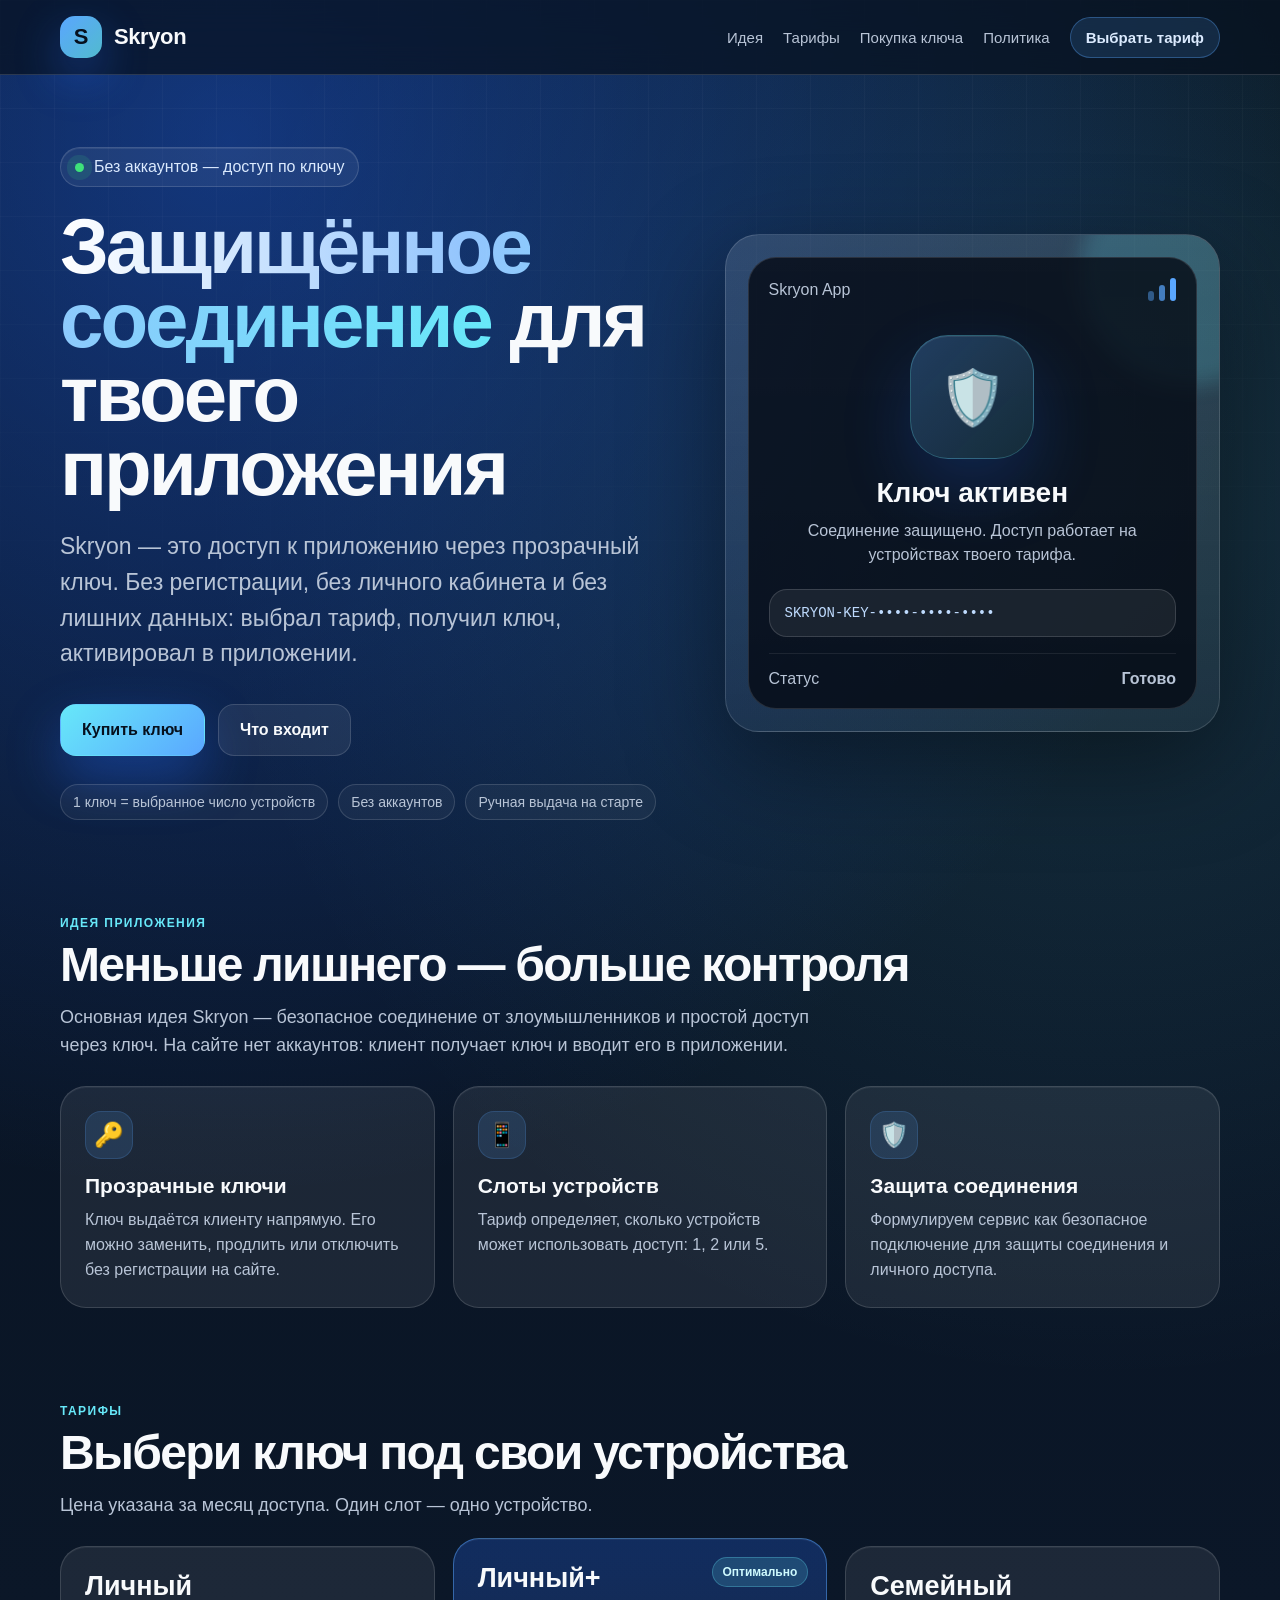
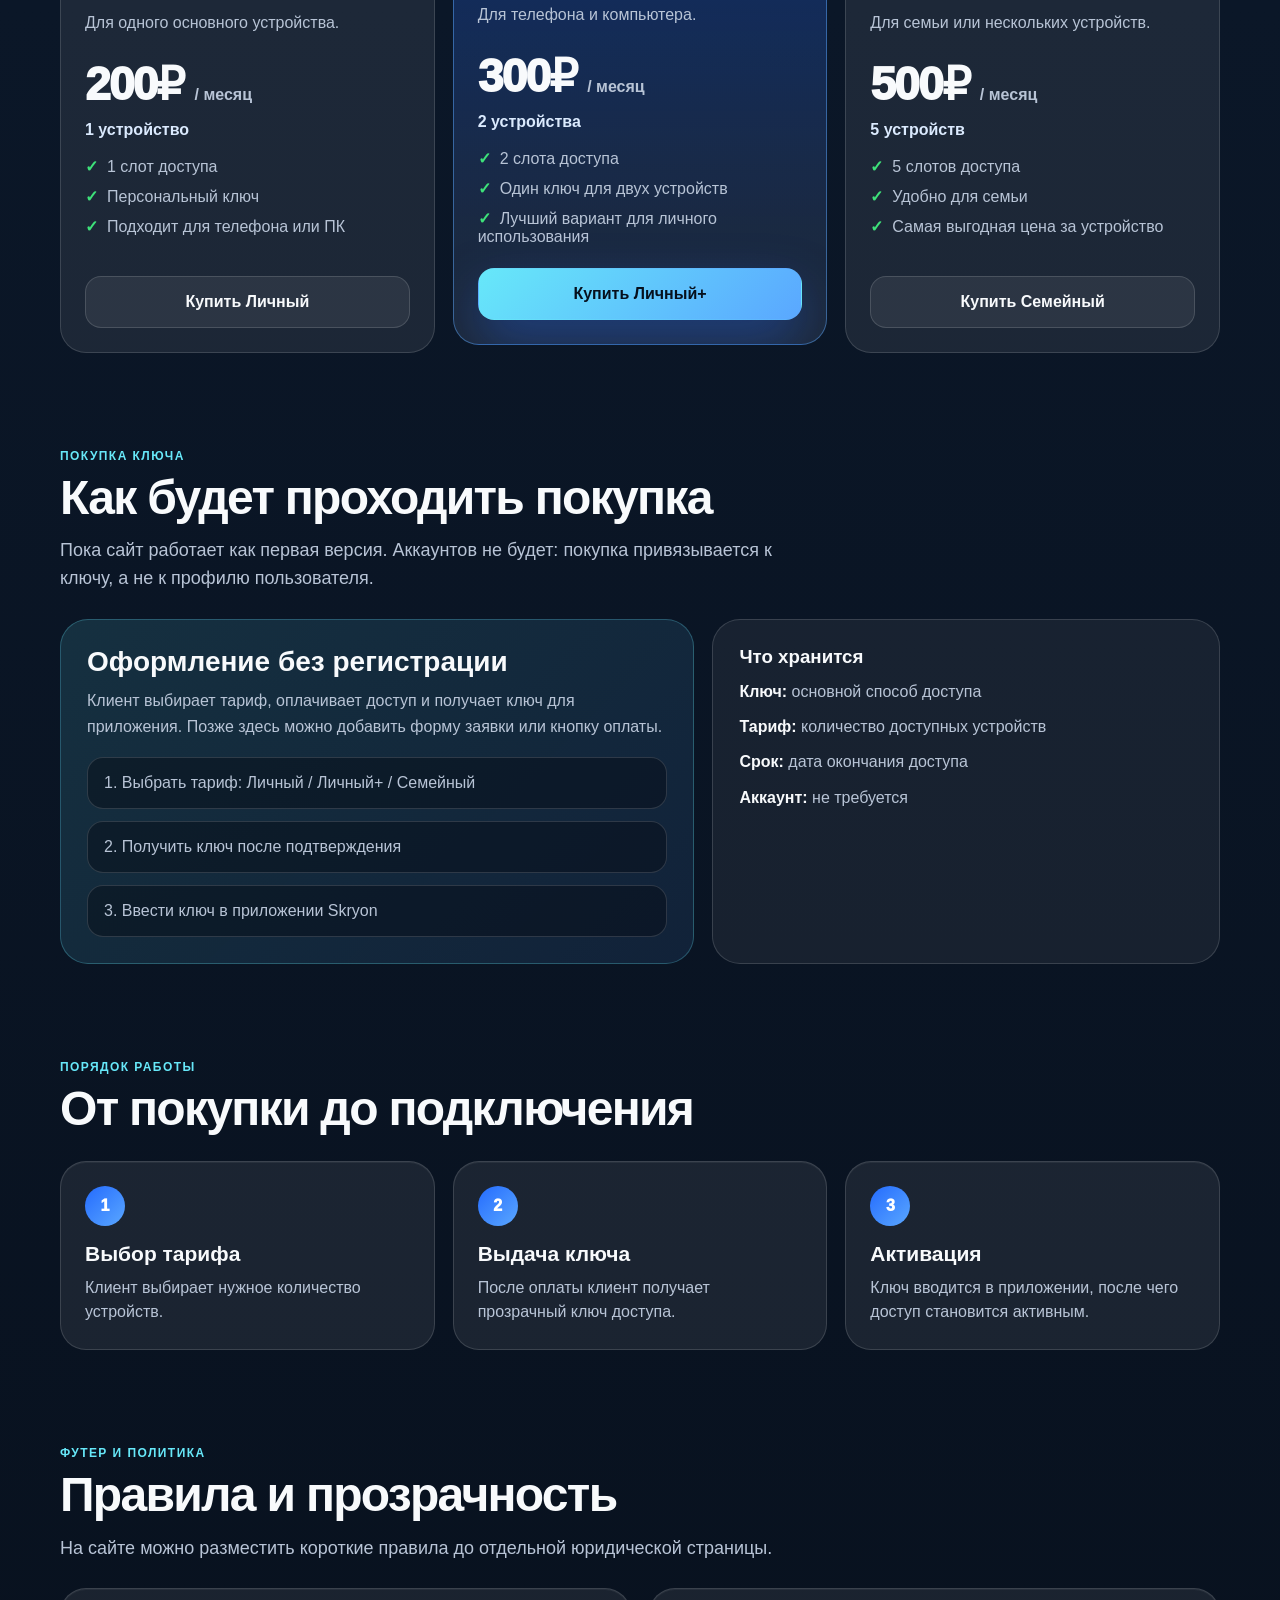
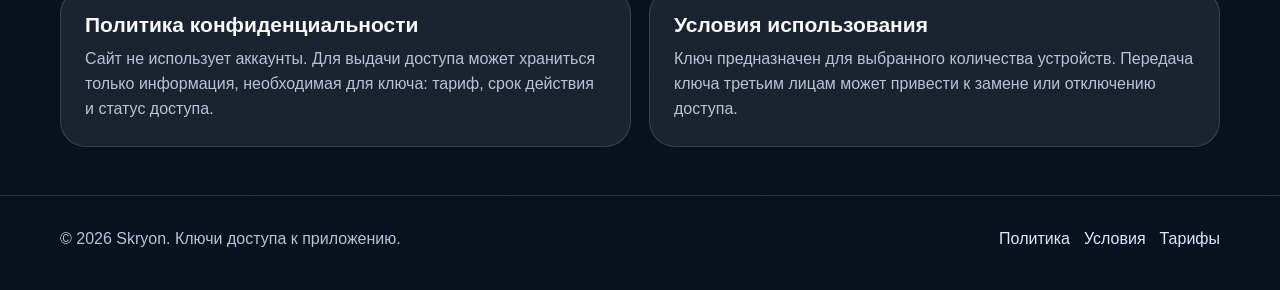
==== index.html @ 287629fa "redesign skryon landing page" ====
<!doctype html>
<html lang="ru">
<head>
  <meta charset="utf-8">
  <meta name="viewport" content="width=device-width, initial-scale=1">
  <title>Skryon — ключ доступа к приложению</title>
  <style>
    :root {
      --bg: #07111f;
      --bg2: #0b1728;
      --glass: rgba(255, 255, 255, .075);
      --glass-strong: rgba(255, 255, 255, .12);
      --line: rgba(255, 255, 255, .14);
      --text: #f8fafc;
      --muted: #b8c4d6;
      --soft: #dbeafe;
      --blue: #5aa7ff;
      --blue2: #246bfe;
      --cyan: #67e8f9;
      --green: #3ee27a;
      --dark: #050b14;
      --shadow: 0 30px 100px rgba(0, 0, 0, .42);
    }

    * { box-sizing: border-box; }
    html { scroll-behavior: smooth; }

    body {
      margin: 0;
      font-family: Inter, Arial, Helvetica, sans-serif;
      background:
        radial-gradient(circle at 18% 4%, rgba(36, 107, 254, .42), transparent 30%),
        radial-gradient(circle at 86% 14%, rgba(103, 232, 249, .14), transparent 28%),
        linear-gradient(180deg, var(--bg), var(--bg2) 46%, #08111e);
      color: var(--text);
      overflow-x: hidden;
    }

    body::before {
      content: "";
      position: fixed;
      inset: 0;
      pointer-events: none;
      background-image:
        linear-gradient(rgba(255,255,255,.035) 1px, transparent 1px),
        linear-gradient(90deg, rgba(255,255,255,.035) 1px, transparent 1px);
      background-size: 54px 54px;
      mask-image: linear-gradient(to bottom, rgba(0,0,0,.9), transparent 78%);
    }

    a { color: inherit; text-decoration: none; }
    .container { width: min(1160px, calc(100% - 32px)); margin: 0 auto; }

    header {
      position: sticky;
      top: 0;
      z-index: 20;
      backdrop-filter: blur(18px);
      background: rgba(7, 17, 31, .72);
      border-bottom: 1px solid var(--line);
    }

    .nav {
      min-height: 74px;
      display: flex;
      align-items: center;
      justify-content: space-between;
      gap: 18px;
    }

    .brand {
      display: flex;
      align-items: center;
      gap: 12px;
      font-size: 22px;
      font-weight: 900;
      letter-spacing: -.4px;
    }

    .mark {
      width: 42px;
      height: 42px;
      border-radius: 15px;
      display: grid;
      place-items: center;
      background: linear-gradient(135deg, rgba(90,167,255,1), rgba(103,232,249,.78));
      color: #06101d;
      box-shadow: 0 18px 45px rgba(36,107,254,.38);
    }

    .links { display: flex; align-items: center; gap: 20px; color: var(--muted); font-size: 15px; }
    .links a:hover { color: var(--text); }

    .nav-cta {
      padding: 11px 15px;
      border-radius: 999px;
      background: rgba(90,167,255,.15);
      border: 1px solid rgba(90,167,255,.34);
      color: var(--soft);
      font-weight: 800;
    }

    .hero { padding: 72px 0 48px; }

    .hero-grid {
      display: grid;
      grid-template-columns: minmax(0, 1.12fr) minmax(320px, .88fr);
      gap: 34px;
      align-items: center;
    }

    .pill {
      display: inline-flex;
      align-items: center;
      gap: 10px;
      padding: 10px 14px;
      border-radius: 999px;
      border: 1px solid var(--line);
      background: rgba(255,255,255,.06);
      color: var(--soft);
      margin-bottom: 22px;
      box-shadow: inset 0 1px 0 rgba(255,255,255,.08);
    }

    .pulse {
      width: 9px;
      height: 9px;
      border-radius: 50%;
      background: var(--green);
      box-shadow: 0 0 0 8px rgba(62,226,122,.12);
    }

    h1 {
      margin: 0;
      font-size: clamp(42px, 7vw, 78px);
      line-height: .95;
      letter-spacing: -3px;
    }

    .gradient-text {
      background: linear-gradient(90deg, #ffffff, #93c5fd 45%, #67e8f9);
      -webkit-background-clip: text;
      background-clip: text;
      color: transparent;
    }

    .lead {
      max-width: 720px;
      margin: 24px 0 0;
      color: var(--muted);
      font-size: clamp(18px, 2.2vw, 23px);
      line-height: 1.55;
    }

    .hero-actions { display: flex; flex-wrap: wrap; gap: 13px; margin-top: 32px; }

    .btn {
      display: inline-flex;
      align-items: center;
      justify-content: center;
      gap: 10px;
      min-height: 52px;
      padding: 0 21px;
      border-radius: 16px;
      border: 1px solid transparent;
      font-weight: 900;
      cursor: pointer;
    }

    .btn-primary {
      color: #06101d;
      background: linear-gradient(135deg, #67e8f9, #5aa7ff);
      box-shadow: 0 22px 52px rgba(36,107,254,.38);
    }

    .btn-secondary {
      color: var(--text);
      background: rgba(255,255,255,.07);
      border-color: var(--line);
    }

    .trust-row {
      display: flex;
      flex-wrap: wrap;
      gap: 10px;
      margin-top: 28px;
      color: var(--muted);
    }

    .chip {
      padding: 9px 12px;
      border: 1px solid var(--line);
      background: rgba(255,255,255,.045);
      border-radius: 999px;
      font-size: 14px;
    }

    .device-card {
      position: relative;
      background: linear-gradient(180deg, rgba(255,255,255,.12), rgba(255,255,255,.045));
      border: 1px solid var(--line);
      border-radius: 34px;
      padding: 22px;
      box-shadow: var(--shadow);
      overflow: hidden;
    }

    .device-card::before {
      content: "";
      position: absolute;
      width: 220px;
      height: 220px;
      right: -80px;
      top: -70px;
      background: rgba(103,232,249,.18);
      border-radius: 50%;
      filter: blur(10px);
    }

    .phone {
      position: relative;
      background: rgba(5,11,20,.8);
      border: 1px solid rgba(255,255,255,.12);
      border-radius: 28px;
      padding: 20px;
      min-height: 420px;
      display: flex;
      flex-direction: column;
      justify-content: space-between;
    }

    .phone-top { display: flex; align-items: center; justify-content: space-between; color: var(--muted); }
    .signal { display: flex; gap: 5px; align-items: end; }
    .bar { width: 6px; background: var(--blue); border-radius: 99px; }
    .bar:nth-child(1) { height: 10px; opacity: .45; }
    .bar:nth-child(2) { height: 16px; opacity: .7; }
    .bar:nth-child(3) { height: 23px; }

    .shield {
      width: 124px;
      height: 124px;
      border-radius: 38px;
      margin: 34px auto 18px;
      display: grid;
      place-items: center;
      background: linear-gradient(135deg, rgba(90,167,255,.28), rgba(103,232,249,.11));
      border: 1px solid rgba(103,232,249,.26);
      font-size: 54px;
      box-shadow: inset 0 1px 0 rgba(255,255,255,.08), 0 30px 70px rgba(36,107,254,.2);
    }

    .phone h2 { text-align: center; margin: 0; font-size: 28px; }
    .phone p { text-align: center; color: var(--muted); line-height: 1.5; margin: 10px 0 0; }

    .key-box {
      margin-top: 22px;
      background: rgba(255,255,255,.065);
      border: 1px solid var(--line);
      border-radius: 18px;
      padding: 15px;
      font-family: ui-monospace, SFMono-Regular, Menlo, monospace;
      color: #bfdbfe;
      word-break: break-all;
      font-size: 14px;
    }

    .status-line {
      margin-top: 16px;
      display: flex;
      justify-content: space-between;
      gap: 12px;
      color: var(--muted);
      border-top: 1px solid rgba(255,255,255,.08);
      padding-top: 16px;
    }

    section { padding: 48px 0; }
    .section-head { margin-bottom: 26px; }
    .section-kicker { color: var(--cyan); font-weight: 900; letter-spacing: .12em; font-size: 12px; text-transform: uppercase; margin-bottom: 10px; }
    .section-title { font-size: clamp(30px, 4vw, 48px); line-height: 1.05; margin: 0; letter-spacing: -1.7px; }
    .section-subtitle { max-width: 760px; color: var(--muted); font-size: 18px; line-height: 1.55; margin: 14px 0 0; }

    .features, .plans, .steps, .policy-grid {
      display: grid;
      grid-template-columns: repeat(3, 1fr);
      gap: 18px;
    }

    .card, .plan, .step, .policy-card {
      background: var(--glass);
      border: 1px solid var(--line);
      border-radius: 26px;
      padding: 24px;
      box-shadow: inset 0 1px 0 rgba(255,255,255,.055);
    }

    .icon {
      width: 48px;
      height: 48px;
      border-radius: 16px;
      display: grid;
      place-items: center;
      margin-bottom: 15px;
      background: rgba(90,167,255,.14);
      border: 1px solid rgba(90,167,255,.18);
      font-size: 24px;
    }

    .card h3, .step h3, .policy-card h3 { margin: 0 0 10px; font-size: 21px; }
    .card p, .step p, .policy-card p { margin: 0; color: var(--muted); line-height: 1.55; }

    .plans { align-items: stretch; }
    .plan { position: relative; overflow: hidden; display: flex; flex-direction: column; }
    .plan.featured {
      background: linear-gradient(180deg, rgba(36,107,254,.26), rgba(255,255,255,.08));
      border-color: rgba(90,167,255,.48);
      transform: translateY(-8px);
    }

    .badge-plan {
      position: absolute;
      right: 18px;
      top: 18px;
      padding: 7px 10px;
      border-radius: 999px;
      background: rgba(103,232,249,.16);
      border: 1px solid rgba(103,232,249,.28);
      color: #cffafe;
      font-size: 12px;
      font-weight: 900;
    }

    .plan h3 { margin: 0; font-size: 27px; }
    .plan-desc { color: var(--muted); margin: 9px 0 0; line-height: 1.5; }
    .price { margin: 22px 0 10px; font-size: 46px; font-weight: 950; letter-spacing: -1.8px; }
    .price span { color: var(--muted); font-size: 16px; font-weight: 600; letter-spacing: 0; }
    .devices { color: var(--soft); font-weight: 900; margin-bottom: 18px; }

    .plan ul { list-style: none; padding: 0; margin: 0 0 22px; display: grid; gap: 11px; color: var(--muted); }
    .plan li::before { content: "✓"; color: var(--green); margin-right: 9px; font-weight: 900; }
    .plan .btn { margin-top: auto; width: 100%; }

    .order-box {
      margin-top: 18px;
      display: grid;
      grid-template-columns: 1fr .8fr;
      gap: 18px;
      align-items: stretch;
    }

    .order-main {
      background: linear-gradient(135deg, rgba(103,232,249,.13), rgba(90,167,255,.1));
      border: 1px solid rgba(103,232,249,.26);
      border-radius: 28px;
      padding: 26px;
    }

    .order-main h3 { margin: 0 0 10px; font-size: 28px; }
    .order-main p { margin: 0; color: var(--muted); line-height: 1.6; }

    .fake-form {
      margin-top: 18px;
      display: grid;
      gap: 12px;
    }

    .field {
      min-height: 52px;
      border-radius: 16px;
      border: 1px solid var(--line);
      background: rgba(5,11,20,.44);
      color: var(--muted);
      display: flex;
      align-items: center;
      padding: 0 16px;
    }

    .order-side {
      background: rgba(255,255,255,.06);
      border: 1px solid var(--line);
      border-radius: 28px;
      padding: 26px;
    }

    .order-side h3 { margin: 0 0 12px; }
    .mini-list { display: grid; gap: 12px; color: var(--muted); line-height: 1.45; }
    .mini-list b { color: var(--text); }

    .steps { grid-template-columns: repeat(3, 1fr); }
    .number {
      width: 40px;
      height: 40px;
      border-radius: 50%;
      display: grid;
      place-items: center;
      background: linear-gradient(135deg, var(--blue2), var(--blue));
      color: white;
      font-weight: 950;
      margin-bottom: 16px;
    }

    .policy-grid { grid-template-columns: repeat(2, 1fr); }

    footer {
      border-top: 1px solid var(--line);
      padding: 34px 0 42px;
      color: var(--muted);
    }

    .footer-row {
      display: flex;
      justify-content: space-between;
      gap: 18px;
      flex-wrap: wrap;
      align-items: center;
    }

    .footer-links { display: flex; gap: 14px; flex-wrap: wrap; }
    .footer-links a { color: var(--soft); }

    @media (max-width: 900px) {
      .hero-grid, .features, .plans, .steps, .order-box, .policy-grid { grid-template-columns: 1fr; }
      .links { display: none; }
      .plan.featured { transform: none; }
      .hero { padding-top: 46px; }
      h1 { letter-spacing: -1.8px; }
      .phone { min-height: 360px; }
    }
  </style>
</head>
<body>
  <header>
    <div class="container nav">
      <a class="brand" href="#top" aria-label="Skryon">
        <span class="mark">S</span>
        <span>Skryon</span>
      </a>
      <nav class="links" aria-label="Навигация">
        <a href="#about">Идея</a>
        <a href="#plans">Тарифы</a>
        <a href="#order">Покупка ключа</a>
        <a href="#policy">Политика</a>
        <a class="nav-cta" href="#plans">Выбрать тариф</a>
      </nav>
    </div>
  </header>

  <main id="top">
    <section class="hero">
      <div class="container hero-grid">
        <div>
          <div class="pill"><span class="pulse"></span> Без аккаунтов — доступ по ключу</div>
          <h1><span class="gradient-text">Защищённое соединение</span> для твоего приложения</h1>
          <p class="lead">
            Skryon — это доступ к приложению через прозрачный ключ. Без регистрации, без личного кабинета и без лишних данных: выбрал тариф, получил ключ, активировал в приложении.
          </p>
          <div class="hero-actions">
            <a class="btn btn-primary" href="#plans">Купить ключ</a>
            <a class="btn btn-secondary" href="#about">Что входит</a>
          </div>
          <div class="trust-row">
            <span class="chip">1 ключ = выбранное число устройств</span>
            <span class="chip">Без аккаунтов</span>
            <span class="chip">Ручная выдача на старте</span>
          </div>
        </div>

        <div class="device-card" aria-label="Превью приложения">
          <div class="phone">
            <div class="phone-top">
              <span>Skryon App</span>
              <span class="signal"><i class="bar"></i><i class="bar"></i><i class="bar"></i></span>
            </div>
            <div>
              <div class="shield">🛡️</div>
              <h2>Ключ активен</h2>
              <p>Соединение защищено. Доступ работает на устройствах твоего тарифа.</p>
              <div class="key-box">SKRYON-KEY-••••-••••-••••</div>
            </div>
            <div class="status-line"><span>Статус</span><b>Готово</b></div>
          </div>
        </div>
      </div>
    </section>

    <section id="about">
      <div class="container">
        <div class="section-head">
          <div class="section-kicker">Идея приложения</div>
          <h2 class="section-title">Меньше лишнего — больше контроля</h2>
          <p class="section-subtitle">
            Основная идея Skryon — безопасное соединение от злоумышленников и простой доступ через ключ. На сайте нет аккаунтов: клиент получает ключ и вводит его в приложении.
          </p>
        </div>

        <div class="features">
          <article class="card">
            <div class="icon">🔑</div>
            <h3>Прозрачные ключи</h3>
            <p>Ключ выдаётся клиенту напрямую. Его можно заменить, продлить или отключить без регистрации на сайте.</p>
          </article>
          <article class="card">
            <div class="icon">📱</div>
            <h3>Слоты устройств</h3>
            <p>Тариф определяет, сколько устройств может использовать доступ: 1, 2 или 5.</p>
          </article>
          <article class="card">
            <div class="icon">🛡️</div>
            <h3>Защита соединения</h3>
            <p>Формулируем сервис как безопасное подключение для защиты соединения и личного доступа.</p>
          </article>
        </div>
      </div>
    </section>

    <section id="plans">
      <div class="container">
        <div class="section-head">
          <div class="section-kicker">Тарифы</div>
          <h2 class="section-title">Выбери ключ под свои устройства</h2>
          <p class="section-subtitle">Цена указана за месяц доступа. Один слот — одно устройство.</p>
        </div>

        <div class="plans">
          <article class="plan">
            <h3>Личный</h3>
            <p class="plan-desc">Для одного основного устройства.</p>
            <div class="price">200₽ <span>/ месяц</span></div>
            <div class="devices">1 устройство</div>
            <ul>
              <li>1 слот доступа</li>
              <li>Персональный ключ</li>
              <li>Подходит для телефона или ПК</li>
            </ul>
            <a class="btn btn-secondary" href="#order">Купить Личный</a>
          </article>

          <article class="plan featured">
            <span class="badge-plan">Оптимально</span>
            <h3>Личный+</h3>
            <p class="plan-desc">Для телефона и компьютера.</p>
            <div class="price">300₽ <span>/ месяц</span></div>
            <div class="devices">2 устройства</div>
            <ul>
              <li>2 слота доступа</li>
              <li>Один ключ для двух устройств</li>
              <li>Лучший вариант для личного использования</li>
            </ul>
            <a class="btn btn-primary" href="#order">Купить Личный+</a>
          </article>

          <article class="plan">
            <h3>Семейный</h3>
            <p class="plan-desc">Для семьи или нескольких устройств.</p>
            <div class="price">500₽ <span>/ месяц</span></div>
            <div class="devices">5 устройств</div>
            <ul>
              <li>5 слотов доступа</li>
              <li>Удобно для семьи</li>
              <li>Самая выгодная цена за устройство</li>
            </ul>
            <a class="btn btn-secondary" href="#order">Купить Семейный</a>
          </article>
        </div>
      </div>
    </section>

    <section id="order">
      <div class="container">
        <div class="section-head">
          <div class="section-kicker">Покупка ключа</div>
          <h2 class="section-title">Как будет проходить покупка</h2>
          <p class="section-subtitle">Пока сайт работает как первая версия. Аккаунтов не будет: покупка привязывается к ключу, а не к профилю пользователя.</p>
        </div>

        <div class="order-box">
          <div class="order-main">
            <h3>Оформление без регистрации</h3>
            <p>Клиент выбирает тариф, оплачивает доступ и получает ключ для приложения. Позже здесь можно добавить форму заявки или кнопку оплаты.</p>
            <div class="fake-form">
              <div class="field">1. Выбрать тариф: Личный / Личный+ / Семейный</div>
              <div class="field">2. Получить ключ после подтверждения</div>
              <div class="field">3. Ввести ключ в приложении Skryon</div>
            </div>
          </div>

          <aside class="order-side">
            <h3>Что хранится</h3>
            <div class="mini-list">
              <div><b>Ключ:</b> основной способ доступа</div>
              <div><b>Тариф:</b> количество доступных устройств</div>
              <div><b>Срок:</b> дата окончания доступа</div>
              <div><b>Аккаунт:</b> не требуется</div>
            </div>
          </aside>
        </div>
      </div>
    </section>

    <section>
      <div class="container">
        <div class="section-head">
          <div class="section-kicker">Порядок работы</div>
          <h2 class="section-title">От покупки до подключения</h2>
        </div>
        <div class="steps">
          <article class="step">
            <div class="number">1</div>
            <h3>Выбор тарифа</h3>
            <p>Клиент выбирает нужное количество устройств.</p>
          </article>
          <article class="step">
            <div class="number">2</div>
            <h3>Выдача ключа</h3>
            <p>После оплаты клиент получает прозрачный ключ доступа.</p>
          </article>
          <article class="step">
            <div class="number">3</div>
            <h3>Активация</h3>
            <p>Ключ вводится в приложении, после чего доступ становится активным.</p>
          </article>
        </div>
      </div>
    </section>

    <section id="policy">
      <div class="container">
        <div class="section-head">
          <div class="section-kicker">Футер и политика</div>
          <h2 class="section-title">Правила и прозрачность</h2>
          <p class="section-subtitle">На сайте можно разместить короткие правила до отдельной юридической страницы.</p>
        </div>
        <div class="policy-grid">
          <article class="policy-card" id="privacy">
            <h3>Политика конфиденциальности</h3>
            <p>Сайт не использует аккаунты. Для выдачи доступа может храниться только информация, необходимая для ключа: тариф, срок действия и статус доступа.</p>
          </article>
          <article class="policy-card" id="terms">
            <h3>Условия использования</h3>
            <p>Ключ предназначен для выбранного количества устройств. Передача ключа третьим лицам может привести к замене или отключению доступа.</p>
          </article>
        </div>
      </div>
    </section>
  </main>

  <footer>
    <div class="container footer-row">
      <div>© 2026 Skryon. Ключи доступа к приложению.</div>
      <div class="footer-links">
        <a href="#privacy">Политика</a>
        <a href="#terms">Условия</a>
        <a href="#plans">Тарифы</a>
      </div>
    </div>
  </footer>
</body>
</html>
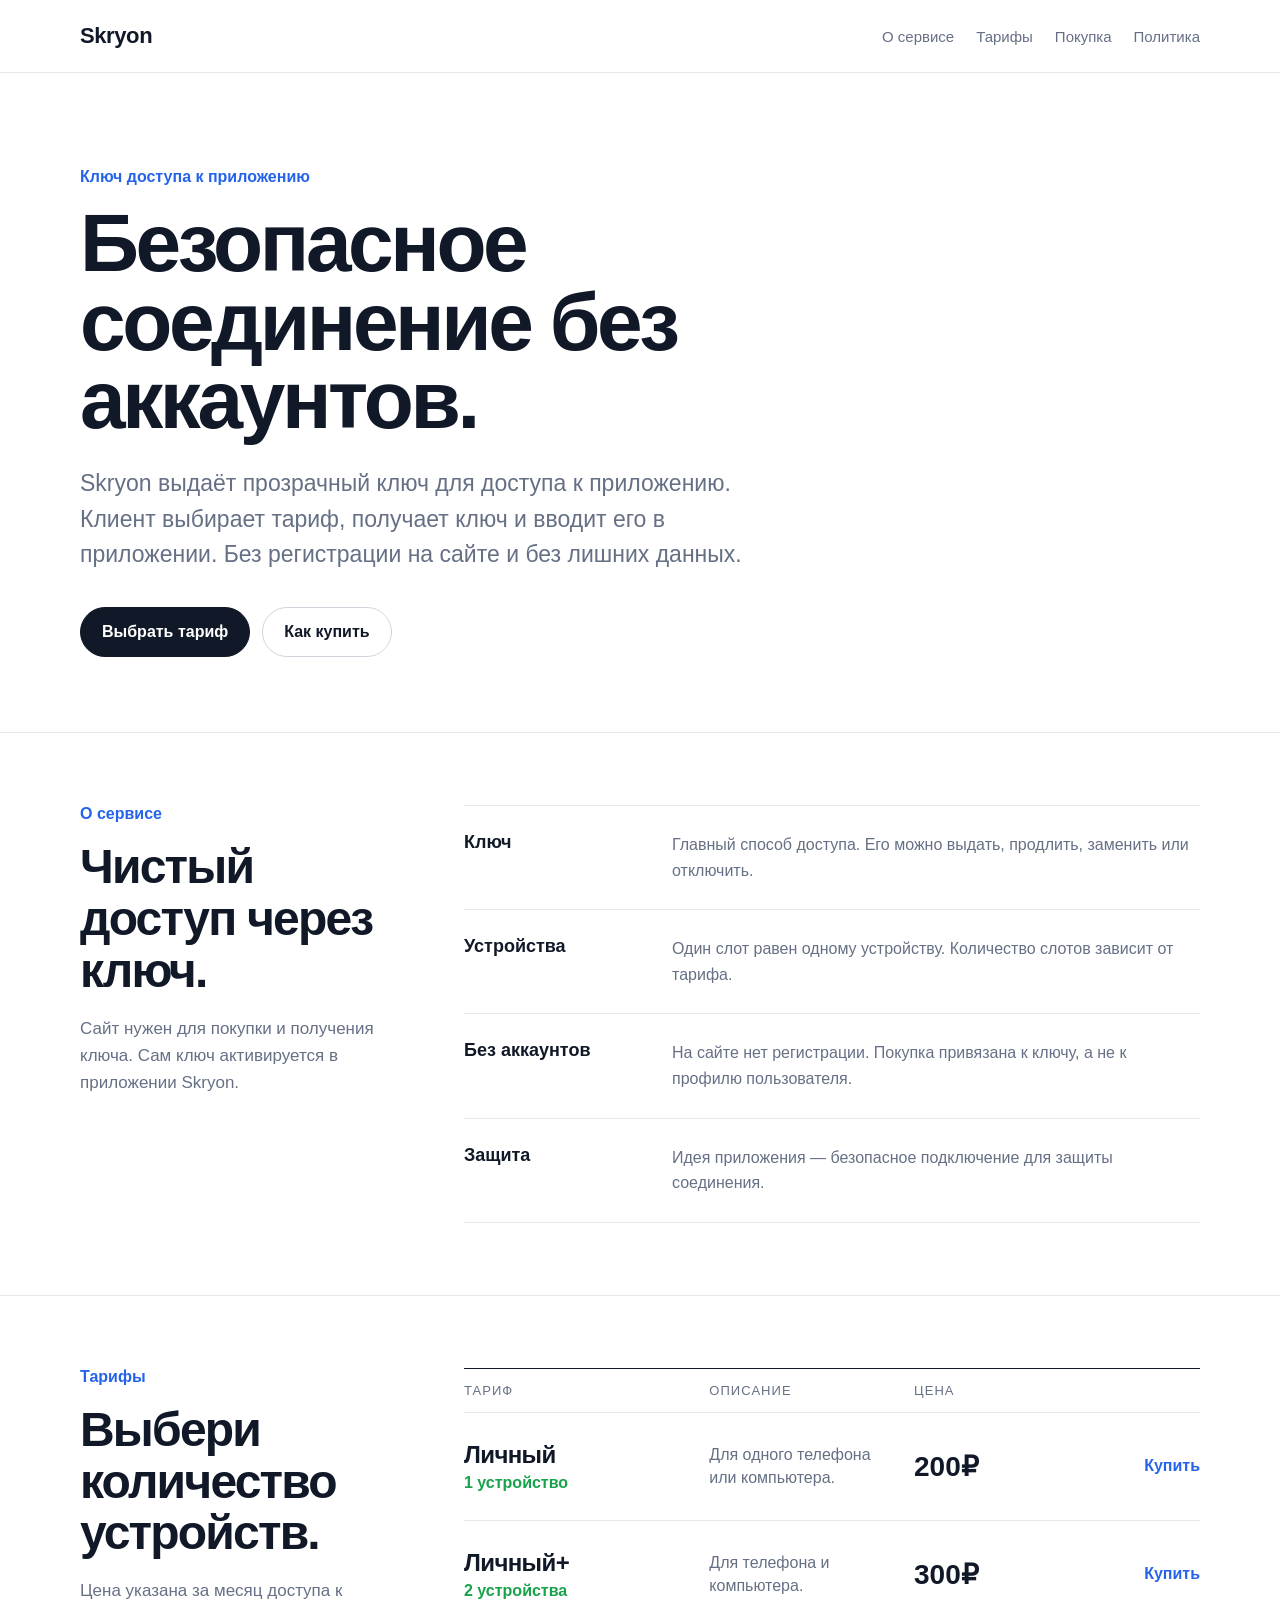
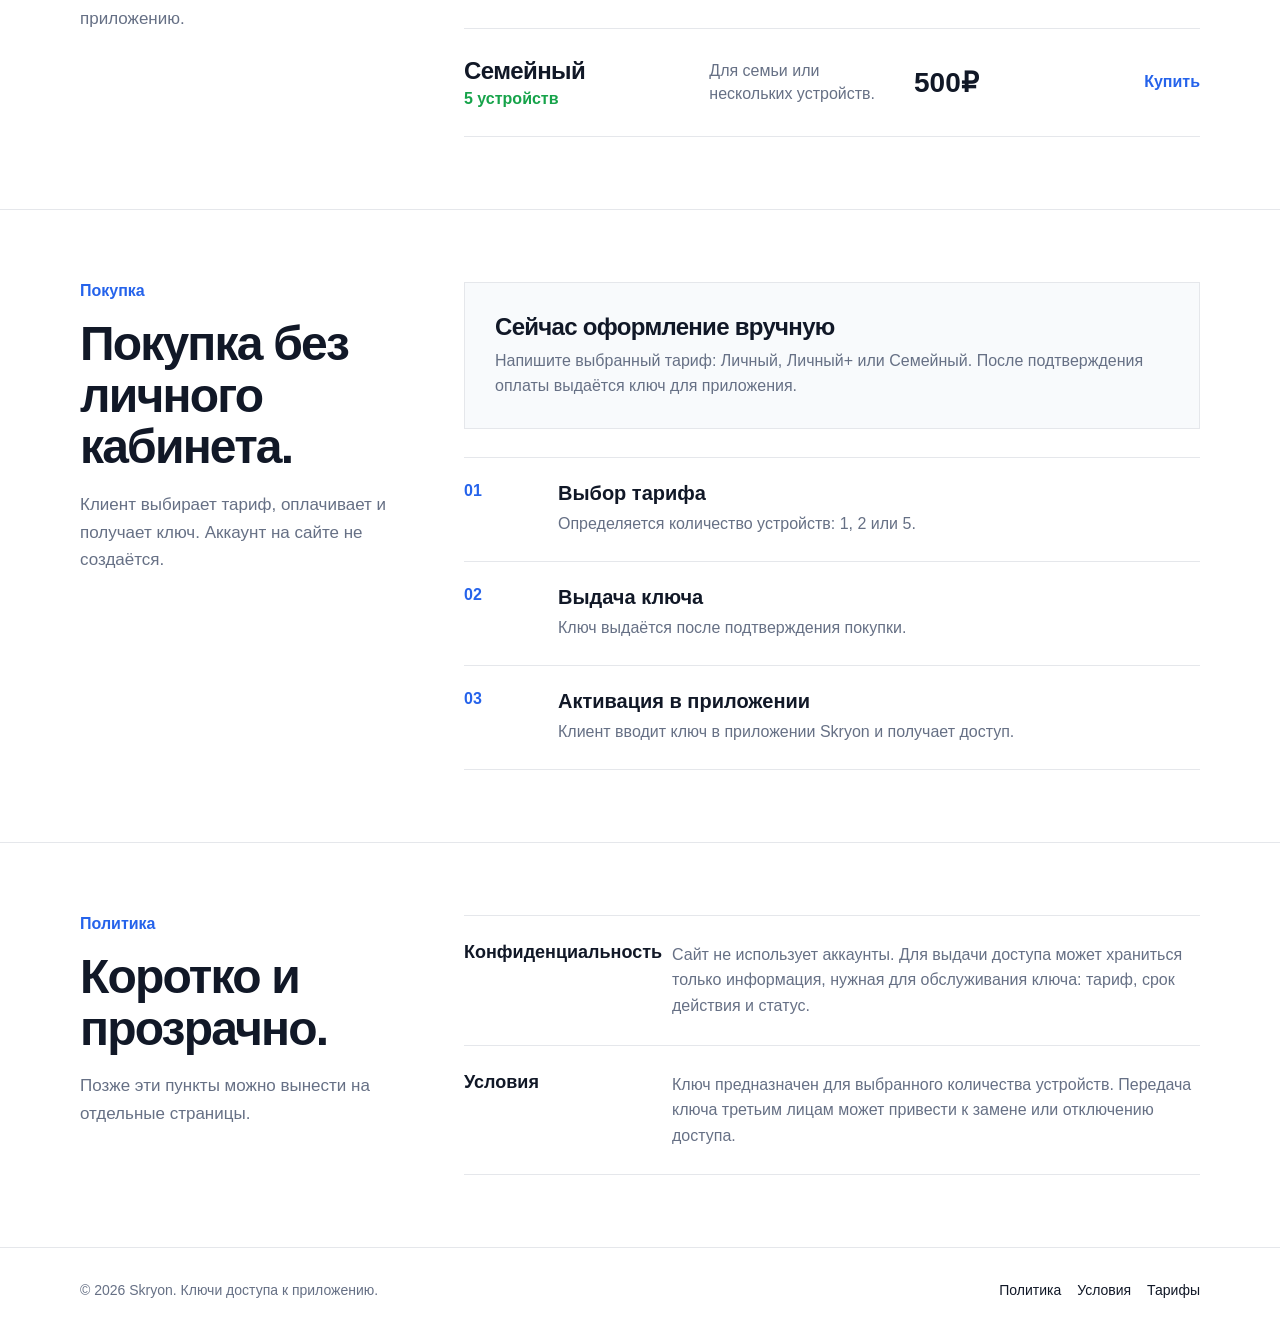
==== commit 6b09ad89: "clean white design" ====
--- a/index.html
+++ b/index.html
@@ -6,403 +6,269 @@
   <title>Skryon — ключ доступа к приложению</title>
   <style>
     :root {
-      --bg: #07111f;
-      --bg2: #0b1728;
-      --glass: rgba(255, 255, 255, .075);
-      --glass-strong: rgba(255, 255, 255, .12);
-      --line: rgba(255, 255, 255, .14);
-      --text: #f8fafc;
-      --muted: #b8c4d6;
-      --soft: #dbeafe;
-      --blue: #5aa7ff;
-      --blue2: #246bfe;
-      --cyan: #67e8f9;
-      --green: #3ee27a;
-      --dark: #050b14;
-      --shadow: 0 30px 100px rgba(0, 0, 0, .42);
+      --text: #111827;
+      --muted: #667085;
+      --line: #e5e7eb;
+      --blue: #2563eb;
+      --soft: #f8fafc;
+      --green: #16a34a;
     }
 
     * { box-sizing: border-box; }
-    html { scroll-behavior: smooth; }
 
     body {
       margin: 0;
-      font-family: Inter, Arial, Helvetica, sans-serif;
-      background:
-        radial-gradient(circle at 18% 4%, rgba(36, 107, 254, .42), transparent 30%),
-        radial-gradient(circle at 86% 14%, rgba(103, 232, 249, .14), transparent 28%),
-        linear-gradient(180deg, var(--bg), var(--bg2) 46%, #08111e);
+      background: #fff;
       color: var(--text);
-      overflow-x: hidden;
-    }
-
-    body::before {
-      content: "";
-      position: fixed;
-      inset: 0;
-      pointer-events: none;
-      background-image:
-        linear-gradient(rgba(255,255,255,.035) 1px, transparent 1px),
-        linear-gradient(90deg, rgba(255,255,255,.035) 1px, transparent 1px);
-      background-size: 54px 54px;
-      mask-image: linear-gradient(to bottom, rgba(0,0,0,.9), transparent 78%);
-    }
-
-    a { color: inherit; text-decoration: none; }
-    .container { width: min(1160px, calc(100% - 32px)); margin: 0 auto; }
+      font-family: Arial, Helvetica, sans-serif;
+    }
+
+    a {
+      color: inherit;
+      text-decoration: none;
+    }
+
+    .container {
+      width: min(1120px, calc(100% - 32px));
+      margin: 0 auto;
+    }
 
     header {
       position: sticky;
       top: 0;
-      z-index: 20;
-      backdrop-filter: blur(18px);
-      background: rgba(7, 17, 31, .72);
+      background: rgba(255,255,255,.94);
+      backdrop-filter: blur(14px);
       border-bottom: 1px solid var(--line);
+      z-index: 10;
     }
 
     .nav {
-      min-height: 74px;
+      min-height: 72px;
       display: flex;
       align-items: center;
       justify-content: space-between;
-      gap: 18px;
+      gap: 20px;
     }
 
     .brand {
+      font-size: 22px;
+      font-weight: 800;
+      letter-spacing: -0.4px;
+    }
+
+    .nav-links {
       display: flex;
-      align-items: center;
-      gap: 12px;
-      font-size: 22px;
-      font-weight: 900;
-      letter-spacing: -.4px;
-    }
-
-    .mark {
-      width: 42px;
-      height: 42px;
-      border-radius: 15px;
-      display: grid;
-      place-items: center;
-      background: linear-gradient(135deg, rgba(90,167,255,1), rgba(103,232,249,.78));
-      color: #06101d;
-      box-shadow: 0 18px 45px rgba(36,107,254,.38);
-    }
-
-    .links { display: flex; align-items: center; gap: 20px; color: var(--muted); font-size: 15px; }
-    .links a:hover { color: var(--text); }
-
-    .nav-cta {
-      padding: 11px 15px;
-      border-radius: 999px;
-      background: rgba(90,167,255,.15);
-      border: 1px solid rgba(90,167,255,.34);
-      color: var(--soft);
-      font-weight: 800;
-    }
-
-    .hero { padding: 72px 0 48px; }
-
-    .hero-grid {
-      display: grid;
-      grid-template-columns: minmax(0, 1.12fr) minmax(320px, .88fr);
-      gap: 34px;
-      align-items: center;
-    }
-
-    .pill {
-      display: inline-flex;
-      align-items: center;
-      gap: 10px;
-      padding: 10px 14px;
-      border-radius: 999px;
-      border: 1px solid var(--line);
-      background: rgba(255,255,255,.06);
-      color: var(--soft);
-      margin-bottom: 22px;
-      box-shadow: inset 0 1px 0 rgba(255,255,255,.08);
-    }
-
-    .pulse {
-      width: 9px;
-      height: 9px;
-      border-radius: 50%;
-      background: var(--green);
-      box-shadow: 0 0 0 8px rgba(62,226,122,.12);
+      gap: 22px;
+      color: var(--muted);
+      font-size: 15px;
+    }
+
+    .nav-links a:hover {
+      color: var(--text);
+    }
+
+    .hero {
+      padding: 95px 0 75px;
+      border-bottom: 1px solid var(--line);
+    }
+
+    .label {
+      color: var(--blue);
+      font-weight: 700;
+      margin-bottom: 18px;
     }
 
     h1 {
       margin: 0;
-      font-size: clamp(42px, 7vw, 78px);
-      line-height: .95;
-      letter-spacing: -3px;
-    }
-
-    .gradient-text {
-      background: linear-gradient(90deg, #ffffff, #93c5fd 45%, #67e8f9);
-      -webkit-background-clip: text;
-      background-clip: text;
-      color: transparent;
-    }
-
-    .lead {
+      max-width: 880px;
+      font-size: clamp(44px, 7vw, 82px);
+      line-height: .96;
+      letter-spacing: -3.4px;
+    }
+
+    .hero p {
       max-width: 720px;
-      margin: 24px 0 0;
+      margin: 26px 0 0;
       color: var(--muted);
       font-size: clamp(18px, 2.2vw, 23px);
       line-height: 1.55;
     }
 
-    .hero-actions { display: flex; flex-wrap: wrap; gap: 13px; margin-top: 32px; }
+    .actions {
+      display: flex;
+      flex-wrap: wrap;
+      gap: 12px;
+      margin-top: 34px;
+    }
 
     .btn {
       display: inline-flex;
       align-items: center;
       justify-content: center;
-      gap: 10px;
-      min-height: 52px;
+      min-height: 50px;
       padding: 0 21px;
-      border-radius: 16px;
-      border: 1px solid transparent;
-      font-weight: 900;
-      cursor: pointer;
+      border-radius: 999px;
+      border: 1px solid #d0d5dd;
+      font-weight: 700;
     }
 
     .btn-primary {
-      color: #06101d;
-      background: linear-gradient(135deg, #67e8f9, #5aa7ff);
-      box-shadow: 0 22px 52px rgba(36,107,254,.38);
+      background: #111827;
+      color: #fff;
+      border-color: #111827;
     }
 
     .btn-secondary {
-      color: var(--text);
-      background: rgba(255,255,255,.07);
-      border-color: var(--line);
-    }
-
-    .trust-row {
-      display: flex;
-      flex-wrap: wrap;
-      gap: 10px;
+      background: #fff;
+      color: #111827;
+    }
+
+    section {
+      padding: 72px 0;
+      border-bottom: 1px solid var(--line);
+    }
+
+    .section-grid {
+      display: grid;
+      grid-template-columns: 320px 1fr;
+      gap: 64px;
+      align-items: start;
+    }
+
+    h2 {
+      margin: 0;
+      font-size: clamp(30px, 4vw, 48px);
+      line-height: 1.08;
+      letter-spacing: -1.8px;
+    }
+
+    .section-text {
+      margin-top: 18px;
+      color: var(--muted);
+      line-height: 1.6;
+      font-size: 17px;
+    }
+
+    .line-list {
+      border-top: 1px solid var(--line);
+    }
+
+    .line-item {
+      display: grid;
+      grid-template-columns: 180px 1fr;
+      gap: 28px;
+      padding: 26px 0;
+      border-bottom: 1px solid var(--line);
+    }
+
+    .line-item b {
+      font-size: 18px;
+    }
+
+    .line-item p {
+      margin: 0;
+      color: var(--muted);
+      line-height: 1.6;
+    }
+
+    .tariffs {
+      border-top: 1px solid #111827;
+    }
+
+    .tariff {
+      display: grid;
+      grid-template-columns: 1.1fr .9fr .7fr .6fr;
+      gap: 22px;
+      align-items: center;
+      padding: 28px 0;
+      border-bottom: 1px solid var(--line);
+    }
+
+    .tariff-head {
+      padding: 14px 0;
+      color: var(--muted);
+      font-size: 13px;
+      text-transform: uppercase;
+      letter-spacing: .08em;
+    }
+
+    .tariff-name {
+      font-size: 24px;
+      font-weight: 800;
+      letter-spacing: -0.6px;
+    }
+
+    .devices {
+      color: var(--green);
+      font-weight: 800;
+      margin-top: 5px;
+    }
+
+    .tariff-desc {
+      color: var(--muted);
+      line-height: 1.45;
+    }
+
+    .price {
+      font-size: 28px;
+      font-weight: 800;
+      white-space: nowrap;
+    }
+
+    .tariff a {
+      justify-self: end;
+      color: var(--blue);
+      font-weight: 800;
+    }
+
+    .order-box {
+      background: var(--soft);
+      border: 1px solid var(--line);
+      padding: 30px;
+    }
+
+    .order-box h3 {
+      margin: 0 0 8px;
+      font-size: 24px;
+      letter-spacing: -0.7px;
+    }
+
+    .order-box p {
+      margin: 0;
+      color: var(--muted);
+      line-height: 1.55;
+    }
+
+    .steps {
       margin-top: 28px;
-      color: var(--muted);
-    }
-
-    .chip {
-      padding: 9px 12px;
-      border: 1px solid var(--line);
-      background: rgba(255,255,255,.045);
-      border-radius: 999px;
-      font-size: 14px;
-    }
-
-    .device-card {
-      position: relative;
-      background: linear-gradient(180deg, rgba(255,255,255,.12), rgba(255,255,255,.045));
-      border: 1px solid var(--line);
-      border-radius: 34px;
-      padding: 22px;
-      box-shadow: var(--shadow);
-      overflow: hidden;
-    }
-
-    .device-card::before {
-      content: "";
-      position: absolute;
-      width: 220px;
-      height: 220px;
-      right: -80px;
-      top: -70px;
-      background: rgba(103,232,249,.18);
-      border-radius: 50%;
-      filter: blur(10px);
-    }
-
-    .phone {
-      position: relative;
-      background: rgba(5,11,20,.8);
-      border: 1px solid rgba(255,255,255,.12);
-      border-radius: 28px;
-      padding: 20px;
-      min-height: 420px;
-      display: flex;
-      flex-direction: column;
-      justify-content: space-between;
-    }
-
-    .phone-top { display: flex; align-items: center; justify-content: space-between; color: var(--muted); }
-    .signal { display: flex; gap: 5px; align-items: end; }
-    .bar { width: 6px; background: var(--blue); border-radius: 99px; }
-    .bar:nth-child(1) { height: 10px; opacity: .45; }
-    .bar:nth-child(2) { height: 16px; opacity: .7; }
-    .bar:nth-child(3) { height: 23px; }
-
-    .shield {
-      width: 124px;
-      height: 124px;
-      border-radius: 38px;
-      margin: 34px auto 18px;
+      border-top: 1px solid var(--line);
+    }
+
+    .step {
       display: grid;
-      place-items: center;
-      background: linear-gradient(135deg, rgba(90,167,255,.28), rgba(103,232,249,.11));
-      border: 1px solid rgba(103,232,249,.26);
-      font-size: 54px;
-      box-shadow: inset 0 1px 0 rgba(255,255,255,.08), 0 30px 70px rgba(36,107,254,.2);
-    }
-
-    .phone h2 { text-align: center; margin: 0; font-size: 28px; }
-    .phone p { text-align: center; color: var(--muted); line-height: 1.5; margin: 10px 0 0; }
-
-    .key-box {
-      margin-top: 22px;
-      background: rgba(255,255,255,.065);
-      border: 1px solid var(--line);
-      border-radius: 18px;
-      padding: 15px;
-      font-family: ui-monospace, SFMono-Regular, Menlo, monospace;
-      color: #bfdbfe;
-      word-break: break-all;
-      font-size: 14px;
-    }
-
-    .status-line {
-      margin-top: 16px;
-      display: flex;
-      justify-content: space-between;
-      gap: 12px;
-      color: var(--muted);
-      border-top: 1px solid rgba(255,255,255,.08);
-      padding-top: 16px;
-    }
-
-    section { padding: 48px 0; }
-    .section-head { margin-bottom: 26px; }
-    .section-kicker { color: var(--cyan); font-weight: 900; letter-spacing: .12em; font-size: 12px; text-transform: uppercase; margin-bottom: 10px; }
-    .section-title { font-size: clamp(30px, 4vw, 48px); line-height: 1.05; margin: 0; letter-spacing: -1.7px; }
-    .section-subtitle { max-width: 760px; color: var(--muted); font-size: 18px; line-height: 1.55; margin: 14px 0 0; }
-
-    .features, .plans, .steps, .policy-grid {
-      display: grid;
-      grid-template-columns: repeat(3, 1fr);
-      gap: 18px;
-    }
-
-    .card, .plan, .step, .policy-card {
-      background: var(--glass);
-      border: 1px solid var(--line);
-      border-radius: 26px;
-      padding: 24px;
-      box-shadow: inset 0 1px 0 rgba(255,255,255,.055);
-    }
-
-    .icon {
-      width: 48px;
-      height: 48px;
-      border-radius: 16px;
-      display: grid;
-      place-items: center;
-      margin-bottom: 15px;
-      background: rgba(90,167,255,.14);
-      border: 1px solid rgba(90,167,255,.18);
-      font-size: 24px;
-    }
-
-    .card h3, .step h3, .policy-card h3 { margin: 0 0 10px; font-size: 21px; }
-    .card p, .step p, .policy-card p { margin: 0; color: var(--muted); line-height: 1.55; }
-
-    .plans { align-items: stretch; }
-    .plan { position: relative; overflow: hidden; display: flex; flex-direction: column; }
-    .plan.featured {
-      background: linear-gradient(180deg, rgba(36,107,254,.26), rgba(255,255,255,.08));
-      border-color: rgba(90,167,255,.48);
-      transform: translateY(-8px);
-    }
-
-    .badge-plan {
-      position: absolute;
-      right: 18px;
-      top: 18px;
-      padding: 7px 10px;
-      border-radius: 999px;
-      background: rgba(103,232,249,.16);
-      border: 1px solid rgba(103,232,249,.28);
-      color: #cffafe;
-      font-size: 12px;
-      font-weight: 900;
-    }
-
-    .plan h3 { margin: 0; font-size: 27px; }
-    .plan-desc { color: var(--muted); margin: 9px 0 0; line-height: 1.5; }
-    .price { margin: 22px 0 10px; font-size: 46px; font-weight: 950; letter-spacing: -1.8px; }
-    .price span { color: var(--muted); font-size: 16px; font-weight: 600; letter-spacing: 0; }
-    .devices { color: var(--soft); font-weight: 900; margin-bottom: 18px; }
-
-    .plan ul { list-style: none; padding: 0; margin: 0 0 22px; display: grid; gap: 11px; color: var(--muted); }
-    .plan li::before { content: "✓"; color: var(--green); margin-right: 9px; font-weight: 900; }
-    .plan .btn { margin-top: auto; width: 100%; }
-
-    .order-box {
-      margin-top: 18px;
-      display: grid;
-      grid-template-columns: 1fr .8fr;
-      gap: 18px;
-      align-items: stretch;
-    }
-
-    .order-main {
-      background: linear-gradient(135deg, rgba(103,232,249,.13), rgba(90,167,255,.1));
-      border: 1px solid rgba(103,232,249,.26);
-      border-radius: 28px;
-      padding: 26px;
-    }
-
-    .order-main h3 { margin: 0 0 10px; font-size: 28px; }
-    .order-main p { margin: 0; color: var(--muted); line-height: 1.6; }
-
-    .fake-form {
-      margin-top: 18px;
-      display: grid;
-      gap: 12px;
-    }
-
-    .field {
-      min-height: 52px;
-      border-radius: 16px;
-      border: 1px solid var(--line);
-      background: rgba(5,11,20,.44);
-      color: var(--muted);
-      display: flex;
-      align-items: center;
-      padding: 0 16px;
-    }
-
-    .order-side {
-      background: rgba(255,255,255,.06);
-      border: 1px solid var(--line);
-      border-radius: 28px;
-      padding: 26px;
-    }
-
-    .order-side h3 { margin: 0 0 12px; }
-    .mini-list { display: grid; gap: 12px; color: var(--muted); line-height: 1.45; }
-    .mini-list b { color: var(--text); }
-
-    .steps { grid-template-columns: repeat(3, 1fr); }
-    .number {
-      width: 40px;
-      height: 40px;
-      border-radius: 50%;
-      display: grid;
-      place-items: center;
-      background: linear-gradient(135deg, var(--blue2), var(--blue));
-      color: white;
-      font-weight: 950;
-      margin-bottom: 16px;
-    }
-
-    .policy-grid { grid-template-columns: repeat(2, 1fr); }
+      grid-template-columns: 70px 1fr;
+      gap: 24px;
+      padding: 24px 0;
+      border-bottom: 1px solid var(--line);
+    }
+
+    .step span {
+      color: var(--blue);
+      font-weight: 800;
+    }
+
+    .step h3 {
+      margin: 0 0 7px;
+      font-size: 20px;
+    }
+
+    .step p {
+      margin: 0;
+      color: var(--muted);
+      line-height: 1.55;
+    }
 
     footer {
-      border-top: 1px solid var(--line);
       padding: 34px 0 42px;
       color: var(--muted);
     }
@@ -410,235 +276,241 @@
     .footer-row {
       display: flex;
       justify-content: space-between;
-      gap: 18px;
+      gap: 20px;
       flex-wrap: wrap;
-      align-items: center;
-    }
-
-    .footer-links { display: flex; gap: 14px; flex-wrap: wrap; }
-    .footer-links a { color: var(--soft); }
-
-    @media (max-width: 900px) {
-      .hero-grid, .features, .plans, .steps, .order-box, .policy-grid { grid-template-columns: 1fr; }
-      .links { display: none; }
-      .plan.featured { transform: none; }
-      .hero { padding-top: 46px; }
-      h1 { letter-spacing: -1.8px; }
-      .phone { min-height: 360px; }
+      font-size: 14px;
+    }
+
+    .footer-links {
+      display: flex;
+      gap: 16px;
+      flex-wrap: wrap;
+    }
+
+    .footer-links a {
+      color: var(--text);
+    }
+
+    @media (max-width: 820px) {
+      .nav-links { display: none; }
+
+      .hero {
+        padding: 64px 0 52px;
+      }
+
+      h1 {
+        letter-spacing: -2px;
+      }
+
+      .section-grid,
+      .line-item,
+      .tariff {
+        grid-template-columns: 1fr;
+      }
+
+      .section-grid {
+        gap: 28px;
+      }
+
+      .tariff {
+        gap: 10px;
+      }
+
+      .tariff-head {
+        display: none;
+      }
+
+      .tariff a {
+        justify-self: start;
+      }
+
+      section {
+        padding: 54px 0;
+      }
     }
   </style>
 </head>
 <body>
   <header>
     <div class="container nav">
-      <a class="brand" href="#top" aria-label="Skryon">
-        <span class="mark">S</span>
-        <span>Skryon</span>
-      </a>
-      <nav class="links" aria-label="Навигация">
-        <a href="#about">Идея</a>
-        <a href="#plans">Тарифы</a>
-        <a href="#order">Покупка ключа</a>
+      <a href="#top" class="brand">Skryon</a>
+      <nav class="nav-links">
+        <a href="#about">О сервисе</a>
+        <a href="#tariffs">Тарифы</a>
+        <a href="#order">Покупка</a>
         <a href="#policy">Политика</a>
-        <a class="nav-cta" href="#plans">Выбрать тариф</a>
       </nav>
     </div>
   </header>
 
   <main id="top">
     <section class="hero">
-      <div class="container hero-grid">
-        <div>
-          <div class="pill"><span class="pulse"></span> Без аккаунтов — доступ по ключу</div>
-          <h1><span class="gradient-text">Защищённое соединение</span> для твоего приложения</h1>
-          <p class="lead">
-            Skryon — это доступ к приложению через прозрачный ключ. Без регистрации, без личного кабинета и без лишних данных: выбрал тариф, получил ключ, активировал в приложении.
-          </p>
-          <div class="hero-actions">
-            <a class="btn btn-primary" href="#plans">Купить ключ</a>
-            <a class="btn btn-secondary" href="#about">Что входит</a>
-          </div>
-          <div class="trust-row">
-            <span class="chip">1 ключ = выбранное число устройств</span>
-            <span class="chip">Без аккаунтов</span>
-            <span class="chip">Ручная выдача на старте</span>
-          </div>
-        </div>
-
-        <div class="device-card" aria-label="Превью приложения">
-          <div class="phone">
-            <div class="phone-top">
-              <span>Skryon App</span>
-              <span class="signal"><i class="bar"></i><i class="bar"></i><i class="bar"></i></span>
-            </div>
-            <div>
-              <div class="shield">🛡️</div>
-              <h2>Ключ активен</h2>
-              <p>Соединение защищено. Доступ работает на устройствах твоего тарифа.</p>
-              <div class="key-box">SKRYON-KEY-••••-••••-••••</div>
-            </div>
-            <div class="status-line"><span>Статус</span><b>Готово</b></div>
-          </div>
+      <div class="container">
+        <div class="label">Ключ доступа к приложению</div>
+        <h1>Безопасное соединение без аккаунтов.</h1>
+        <p>
+          Skryon выдаёт прозрачный ключ для доступа к приложению. Клиент выбирает тариф,
+          получает ключ и вводит его в приложении. Без регистрации на сайте и без лишних данных.
+        </p>
+        <div class="actions">
+          <a class="btn btn-primary" href="#tariffs">Выбрать тариф</a>
+          <a class="btn btn-secondary" href="#order">Как купить</a>
         </div>
       </div>
     </section>
 
     <section id="about">
-      <div class="container">
-        <div class="section-head">
-          <div class="section-kicker">Идея приложения</div>
-          <h2 class="section-title">Меньше лишнего — больше контроля</h2>
-          <p class="section-subtitle">
-            Основная идея Skryon — безопасное соединение от злоумышленников и простой доступ через ключ. На сайте нет аккаунтов: клиент получает ключ и вводит его в приложении.
+      <div class="container section-grid">
+        <div>
+          <div class="label">О сервисе</div>
+          <h2>Чистый доступ через ключ.</h2>
+          <p class="section-text">
+            Сайт нужен для покупки и получения ключа. Сам ключ активируется в приложении Skryon.
           </p>
         </div>
 
-        <div class="features">
-          <article class="card">
-            <div class="icon">🔑</div>
-            <h3>Прозрачные ключи</h3>
-            <p>Ключ выдаётся клиенту напрямую. Его можно заменить, продлить или отключить без регистрации на сайте.</p>
-          </article>
-          <article class="card">
-            <div class="icon">📱</div>
-            <h3>Слоты устройств</h3>
-            <p>Тариф определяет, сколько устройств может использовать доступ: 1, 2 или 5.</p>
-          </article>
-          <article class="card">
-            <div class="icon">🛡️</div>
-            <h3>Защита соединения</h3>
-            <p>Формулируем сервис как безопасное подключение для защиты соединения и личного доступа.</p>
-          </article>
+        <div class="line-list">
+          <div class="line-item">
+            <b>Ключ</b>
+            <p>Главный способ доступа. Его можно выдать, продлить, заменить или отключить.</p>
+          </div>
+          <div class="line-item">
+            <b>Устройства</b>
+            <p>Один слот равен одному устройству. Количество слотов зависит от тарифа.</p>
+          </div>
+          <div class="line-item">
+            <b>Без аккаунтов</b>
+            <p>На сайте нет регистрации. Покупка привязана к ключу, а не к профилю пользователя.</p>
+          </div>
+          <div class="line-item">
+            <b>Защита</b>
+            <p>Идея приложения — безопасное подключение для защиты соединения.</p>
+          </div>
         </div>
       </div>
     </section>
 
-    <section id="plans">
-      <div class="container">
-        <div class="section-head">
-          <div class="section-kicker">Тарифы</div>
-          <h2 class="section-title">Выбери ключ под свои устройства</h2>
-          <p class="section-subtitle">Цена указана за месяц доступа. Один слот — одно устройство.</p>
-        </div>
-
-        <div class="plans">
-          <article class="plan">
-            <h3>Личный</h3>
-            <p class="plan-desc">Для одного основного устройства.</p>
-            <div class="price">200₽ <span>/ месяц</span></div>
-            <div class="devices">1 устройство</div>
-            <ul>
-              <li>1 слот доступа</li>
-              <li>Персональный ключ</li>
-              <li>Подходит для телефона или ПК</li>
-            </ul>
-            <a class="btn btn-secondary" href="#order">Купить Личный</a>
-          </article>
-
-          <article class="plan featured">
-            <span class="badge-plan">Оптимально</span>
-            <h3>Личный+</h3>
-            <p class="plan-desc">Для телефона и компьютера.</p>
-            <div class="price">300₽ <span>/ месяц</span></div>
-            <div class="devices">2 устройства</div>
-            <ul>
-              <li>2 слота доступа</li>
-              <li>Один ключ для двух устройств</li>
-              <li>Лучший вариант для личного использования</li>
-            </ul>
-            <a class="btn btn-primary" href="#order">Купить Личный+</a>
-          </article>
-
-          <article class="plan">
-            <h3>Семейный</h3>
-            <p class="plan-desc">Для семьи или нескольких устройств.</p>
-            <div class="price">500₽ <span>/ месяц</span></div>
-            <div class="devices">5 устройств</div>
-            <ul>
-              <li>5 слотов доступа</li>
-              <li>Удобно для семьи</li>
-              <li>Самая выгодная цена за устройство</li>
-            </ul>
-            <a class="btn btn-secondary" href="#order">Купить Семейный</a>
-          </article>
+    <section id="tariffs">
+      <div class="container section-grid">
+        <div>
+          <div class="label">Тарифы</div>
+          <h2>Выбери количество устройств.</h2>
+          <p class="section-text">Цена указана за месяц доступа к приложению.</p>
+        </div>
+
+        <div class="tariffs">
+          <div class="tariff tariff-head">
+            <div>Тариф</div>
+            <div>Описание</div>
+            <div>Цена</div>
+            <div></div>
+          </div>
+
+          <div class="tariff">
+            <div>
+              <div class="tariff-name">Личный</div>
+              <div class="devices">1 устройство</div>
+            </div>
+            <div class="tariff-desc">Для одного телефона или компьютера.</div>
+            <div class="price">200₽</div>
+            <a href="#order">Купить</a>
+          </div>
+
+          <div class="tariff">
+            <div>
+              <div class="tariff-name">Личный+</div>
+              <div class="devices">2 устройства</div>
+            </div>
+            <div class="tariff-desc">Для телефона и компьютера.</div>
+            <div class="price">300₽</div>
+            <a href="#order">Купить</a>
+          </div>
+
+          <div class="tariff">
+            <div>
+              <div class="tariff-name">Семейный</div>
+              <div class="devices">5 устройств</div>
+            </div>
+            <div class="tariff-desc">Для семьи или нескольких устройств.</div>
+            <div class="price">500₽</div>
+            <a href="#order">Купить</a>
+          </div>
         </div>
       </div>
     </section>
 
     <section id="order">
-      <div class="container">
-        <div class="section-head">
-          <div class="section-kicker">Покупка ключа</div>
-          <h2 class="section-title">Как будет проходить покупка</h2>
-          <p class="section-subtitle">Пока сайт работает как первая версия. Аккаунтов не будет: покупка привязывается к ключу, а не к профилю пользователя.</p>
-        </div>
-
-        <div class="order-box">
-          <div class="order-main">
-            <h3>Оформление без регистрации</h3>
-            <p>Клиент выбирает тариф, оплачивает доступ и получает ключ для приложения. Позже здесь можно добавить форму заявки или кнопку оплаты.</p>
-            <div class="fake-form">
-              <div class="field">1. Выбрать тариф: Личный / Личный+ / Семейный</div>
-              <div class="field">2. Получить ключ после подтверждения</div>
-              <div class="field">3. Ввести ключ в приложении Skryon</div>
+      <div class="container section-grid">
+        <div>
+          <div class="label">Покупка</div>
+          <h2>Покупка без личного кабинета.</h2>
+          <p class="section-text">
+            Клиент выбирает тариф, оплачивает и получает ключ. Аккаунт на сайте не создаётся.
+          </p>
+        </div>
+
+        <div>
+          <div class="order-box">
+            <h3>Сейчас оформление вручную</h3>
+            <p>
+              Напишите выбранный тариф: Личный, Личный+ или Семейный.
+              После подтверждения оплаты выдаётся ключ для приложения.
+            </p>
+          </div>
+
+          <div class="steps">
+            <div class="step">
+              <span>01</span>
+              <div>
+                <h3>Выбор тарифа</h3>
+                <p>Определяется количество устройств: 1, 2 или 5.</p>
+              </div>
             </div>
-          </div>
-
-          <aside class="order-side">
-            <h3>Что хранится</h3>
-            <div class="mini-list">
-              <div><b>Ключ:</b> основной способ доступа</div>
-              <div><b>Тариф:</b> количество доступных устройств</div>
-              <div><b>Срок:</b> дата окончания доступа</div>
-              <div><b>Аккаунт:</b> не требуется</div>
+
+            <div class="step">
+              <span>02</span>
+              <div>
+                <h3>Выдача ключа</h3>
+                <p>Ключ выдаётся после подтверждения покупки.</p>
+              </div>
             </div>
-          </aside>
+
+            <div class="step">
+              <span>03</span>
+              <div>
+                <h3>Активация в приложении</h3>
+                <p>Клиент вводит ключ в приложении Skryon и получает доступ.</p>
+              </div>
+            </div>
+          </div>
         </div>
       </div>
     </section>
 
-    <section>
-      <div class="container">
-        <div class="section-head">
-          <div class="section-kicker">Порядок работы</div>
-          <h2 class="section-title">От покупки до подключения</h2>
-        </div>
-        <div class="steps">
-          <article class="step">
-            <div class="number">1</div>
-            <h3>Выбор тарифа</h3>
-            <p>Клиент выбирает нужное количество устройств.</p>
-          </article>
-          <article class="step">
-            <div class="number">2</div>
-            <h3>Выдача ключа</h3>
-            <p>После оплаты клиент получает прозрачный ключ доступа.</p>
-          </article>
-          <article class="step">
-            <div class="number">3</div>
-            <h3>Активация</h3>
-            <p>Ключ вводится в приложении, после чего доступ становится активным.</p>
-          </article>
-        </div>
-      </div>
-    </section>
-
     <section id="policy">
-      <div class="container">
-        <div class="section-head">
-          <div class="section-kicker">Футер и политика</div>
-          <h2 class="section-title">Правила и прозрачность</h2>
-          <p class="section-subtitle">На сайте можно разместить короткие правила до отдельной юридической страницы.</p>
-        </div>
-        <div class="policy-grid">
-          <article class="policy-card" id="privacy">
-            <h3>Политика конфиденциальности</h3>
-            <p>Сайт не использует аккаунты. Для выдачи доступа может храниться только информация, необходимая для ключа: тариф, срок действия и статус доступа.</p>
-          </article>
-          <article class="policy-card" id="terms">
-            <h3>Условия использования</h3>
-            <p>Ключ предназначен для выбранного количества устройств. Передача ключа третьим лицам может привести к замене или отключению доступа.</p>
-          </article>
+      <div class="container section-grid">
+        <div>
+          <div class="label">Политика</div>
+          <h2>Коротко и прозрачно.</h2>
+          <p class="section-text">Позже эти пункты можно вынести на отдельные страницы.</p>
+        </div>
+
+        <div class="line-list">
+          <div class="line-item" id="privacy">
+            <b>Конфиденциальность</b>
+            <p>
+              Сайт не использует аккаунты. Для выдачи доступа может храниться только информация,
+              нужная для обслуживания ключа: тариф, срок действия и статус.
+            </p>
+          </div>
+
+          <div class="line-item" id="terms">
+            <b>Условия</b>
+            <p>
+              Ключ предназначен для выбранного количества устройств. Передача ключа третьим лицам
+              может привести к замене или отключению доступа.
+            </p>
+          </div>
         </div>
       </div>
     </section>
@@ -650,7 +522,7 @@
       <div class="footer-links">
         <a href="#privacy">Политика</a>
         <a href="#terms">Условия</a>
-        <a href="#plans">Тарифы</a>
+        <a href="#tariffs">Тарифы</a>
       </div>
     </div>
   </footer>
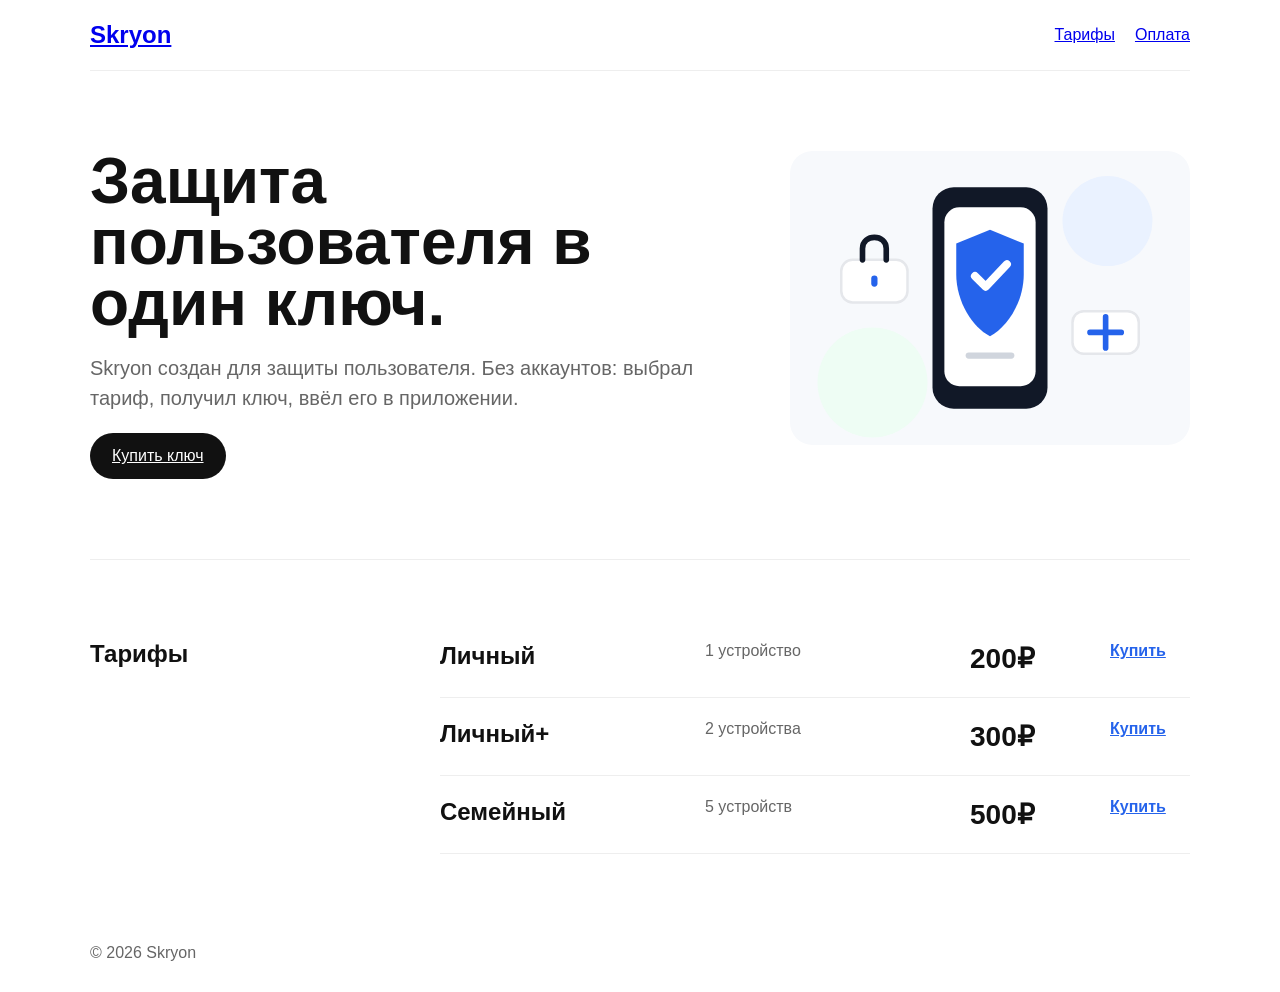
==== commit d624904d: "update clean skryon site" ====
--- a/index.html
+++ b/index.html
@@ -1,530 +1,44 @@
 <!doctype html>
 <html lang="ru">
 <head>
-  <meta charset="utf-8">
-  <meta name="viewport" content="width=device-width, initial-scale=1">
-  <title>Skryon — ключ доступа к приложению</title>
-  <style>
-    :root {
-      --text: #111827;
-      --muted: #667085;
-      --line: #e5e7eb;
-      --blue: #2563eb;
-      --soft: #f8fafc;
-      --green: #16a34a;
-    }
-
-    * { box-sizing: border-box; }
-
-    body {
-      margin: 0;
-      background: #fff;
-      color: var(--text);
-      font-family: Arial, Helvetica, sans-serif;
-    }
-
-    a {
-      color: inherit;
-      text-decoration: none;
-    }
-
-    .container {
-      width: min(1120px, calc(100% - 32px));
-      margin: 0 auto;
-    }
-
-    header {
-      position: sticky;
-      top: 0;
-      background: rgba(255,255,255,.94);
-      backdrop-filter: blur(14px);
-      border-bottom: 1px solid var(--line);
-      z-index: 10;
-    }
-
-    .nav {
-      min-height: 72px;
-      display: flex;
-      align-items: center;
-      justify-content: space-between;
-      gap: 20px;
-    }
-
-    .brand {
-      font-size: 22px;
-      font-weight: 800;
-      letter-spacing: -0.4px;
-    }
-
-    .nav-links {
-      display: flex;
-      gap: 22px;
-      color: var(--muted);
-      font-size: 15px;
-    }
-
-    .nav-links a:hover {
-      color: var(--text);
-    }
-
-    .hero {
-      padding: 95px 0 75px;
-      border-bottom: 1px solid var(--line);
-    }
-
-    .label {
-      color: var(--blue);
-      font-weight: 700;
-      margin-bottom: 18px;
-    }
-
-    h1 {
-      margin: 0;
-      max-width: 880px;
-      font-size: clamp(44px, 7vw, 82px);
-      line-height: .96;
-      letter-spacing: -3.4px;
-    }
-
-    .hero p {
-      max-width: 720px;
-      margin: 26px 0 0;
-      color: var(--muted);
-      font-size: clamp(18px, 2.2vw, 23px);
-      line-height: 1.55;
-    }
-
-    .actions {
-      display: flex;
-      flex-wrap: wrap;
-      gap: 12px;
-      margin-top: 34px;
-    }
-
-    .btn {
-      display: inline-flex;
-      align-items: center;
-      justify-content: center;
-      min-height: 50px;
-      padding: 0 21px;
-      border-radius: 999px;
-      border: 1px solid #d0d5dd;
-      font-weight: 700;
-    }
-
-    .btn-primary {
-      background: #111827;
-      color: #fff;
-      border-color: #111827;
-    }
-
-    .btn-secondary {
-      background: #fff;
-      color: #111827;
-    }
-
-    section {
-      padding: 72px 0;
-      border-bottom: 1px solid var(--line);
-    }
-
-    .section-grid {
-      display: grid;
-      grid-template-columns: 320px 1fr;
-      gap: 64px;
-      align-items: start;
-    }
-
-    h2 {
-      margin: 0;
-      font-size: clamp(30px, 4vw, 48px);
-      line-height: 1.08;
-      letter-spacing: -1.8px;
-    }
-
-    .section-text {
-      margin-top: 18px;
-      color: var(--muted);
-      line-height: 1.6;
-      font-size: 17px;
-    }
-
-    .line-list {
-      border-top: 1px solid var(--line);
-    }
-
-    .line-item {
-      display: grid;
-      grid-template-columns: 180px 1fr;
-      gap: 28px;
-      padding: 26px 0;
-      border-bottom: 1px solid var(--line);
-    }
-
-    .line-item b {
-      font-size: 18px;
-    }
-
-    .line-item p {
-      margin: 0;
-      color: var(--muted);
-      line-height: 1.6;
-    }
-
-    .tariffs {
-      border-top: 1px solid #111827;
-    }
-
-    .tariff {
-      display: grid;
-      grid-template-columns: 1.1fr .9fr .7fr .6fr;
-      gap: 22px;
-      align-items: center;
-      padding: 28px 0;
-      border-bottom: 1px solid var(--line);
-    }
-
-    .tariff-head {
-      padding: 14px 0;
-      color: var(--muted);
-      font-size: 13px;
-      text-transform: uppercase;
-      letter-spacing: .08em;
-    }
-
-    .tariff-name {
-      font-size: 24px;
-      font-weight: 800;
-      letter-spacing: -0.6px;
-    }
-
-    .devices {
-      color: var(--green);
-      font-weight: 800;
-      margin-top: 5px;
-    }
-
-    .tariff-desc {
-      color: var(--muted);
-      line-height: 1.45;
-    }
-
-    .price {
-      font-size: 28px;
-      font-weight: 800;
-      white-space: nowrap;
-    }
-
-    .tariff a {
-      justify-self: end;
-      color: var(--blue);
-      font-weight: 800;
-    }
-
-    .order-box {
-      background: var(--soft);
-      border: 1px solid var(--line);
-      padding: 30px;
-    }
-
-    .order-box h3 {
-      margin: 0 0 8px;
-      font-size: 24px;
-      letter-spacing: -0.7px;
-    }
-
-    .order-box p {
-      margin: 0;
-      color: var(--muted);
-      line-height: 1.55;
-    }
-
-    .steps {
-      margin-top: 28px;
-      border-top: 1px solid var(--line);
-    }
-
-    .step {
-      display: grid;
-      grid-template-columns: 70px 1fr;
-      gap: 24px;
-      padding: 24px 0;
-      border-bottom: 1px solid var(--line);
-    }
-
-    .step span {
-      color: var(--blue);
-      font-weight: 800;
-    }
-
-    .step h3 {
-      margin: 0 0 7px;
-      font-size: 20px;
-    }
-
-    .step p {
-      margin: 0;
-      color: var(--muted);
-      line-height: 1.55;
-    }
-
-    footer {
-      padding: 34px 0 42px;
-      color: var(--muted);
-    }
-
-    .footer-row {
-      display: flex;
-      justify-content: space-between;
-      gap: 20px;
-      flex-wrap: wrap;
-      font-size: 14px;
-    }
-
-    .footer-links {
-      display: flex;
-      gap: 16px;
-      flex-wrap: wrap;
-    }
-
-    .footer-links a {
-      color: var(--text);
-    }
-
-    @media (max-width: 820px) {
-      .nav-links { display: none; }
-
-      .hero {
-        padding: 64px 0 52px;
-      }
-
-      h1 {
-        letter-spacing: -2px;
-      }
-
-      .section-grid,
-      .line-item,
-      .tariff {
-        grid-template-columns: 1fr;
-      }
-
-      .section-grid {
-        gap: 28px;
-      }
-
-      .tariff {
-        gap: 10px;
-      }
-
-      .tariff-head {
-        display: none;
-      }
-
-      .tariff a {
-        justify-self: start;
-      }
-
-      section {
-        padding: 54px 0;
-      }
-    }
-  </style>
+<meta charset="utf-8">
+<meta name="viewport" content="width=device-width, initial-scale=1">
+<title>Skryon</title>
+<link rel="stylesheet" href="style.css">
 </head>
 <body>
-  <header>
-    <div class="container nav">
-      <a href="#top" class="brand">Skryon</a>
-      <nav class="nav-links">
-        <a href="#about">О сервисе</a>
-        <a href="#tariffs">Тарифы</a>
-        <a href="#order">Покупка</a>
-        <a href="#policy">Политика</a>
-      </nav>
-    </div>
-  </header>
+<div class="wrap">
+<header class="header">
+<a class="logo" href="index.html">Skryon</a>
+<nav class="nav">
+<a href="#plans">Тарифы</a>
+<a href="pay.html">Оплата</a>
+</nav>
+</header>
 
-  <main id="top">
-    <section class="hero">
-      <div class="container">
-        <div class="label">Ключ доступа к приложению</div>
-        <h1>Безопасное соединение без аккаунтов.</h1>
-        <p>
-          Skryon выдаёт прозрачный ключ для доступа к приложению. Клиент выбирает тариф,
-          получает ключ и вводит его в приложении. Без регистрации на сайте и без лишних данных.
-        </p>
-        <div class="actions">
-          <a class="btn btn-primary" href="#tariffs">Выбрать тариф</a>
-          <a class="btn btn-secondary" href="#order">Как купить</a>
-        </div>
-      </div>
-    </section>
+<main>
+<section class="hero">
+<div>
+<h1>Защита пользователя в один ключ.</h1>
+<p class="lead">Skryon создан для защиты пользователя. Без аккаунтов: выбрал тариф, получил ключ, ввёл его в приложении.</p>
+<a class="btn" href="pay.html">Купить ключ</a>
+</div>
+<img class="art" src="assets/hero-shield.svg" alt="Иллюстрация защиты">
+</section>
 
-    <section id="about">
-      <div class="container section-grid">
-        <div>
-          <div class="label">О сервисе</div>
-          <h2>Чистый доступ через ключ.</h2>
-          <p class="section-text">
-            Сайт нужен для покупки и получения ключа. Сам ключ активируется в приложении Skryon.
-          </p>
-        </div>
+<section class="section" id="plans">
+<div class="grid">
+<div><h1>Тарифы</h1></div>
+<div>
+<div class="row"><div class="name">Личный</div><div class="muted">1 устройство</div><div class="price">200₽</div><a class="buy" href="pay.html">Купить</a></div>
+<div class="row"><div class="name">Личный+</div><div class="muted">2 устройства</div><div class="price">300₽</div><a class="buy" href="pay.html">Купить</a></div>
+<div class="row"><div class="name">Семейный</div><div class="muted">5 устройств</div><div class="price">500₽</div><a class="buy" href="pay.html">Купить</a></div>
+</div>
+</div>
+</section>
+</main>
 
-        <div class="line-list">
-          <div class="line-item">
-            <b>Ключ</b>
-            <p>Главный способ доступа. Его можно выдать, продлить, заменить или отключить.</p>
-          </div>
-          <div class="line-item">
-            <b>Устройства</b>
-            <p>Один слот равен одному устройству. Количество слотов зависит от тарифа.</p>
-          </div>
-          <div class="line-item">
-            <b>Без аккаунтов</b>
-            <p>На сайте нет регистрации. Покупка привязана к ключу, а не к профилю пользователя.</p>
-          </div>
-          <div class="line-item">
-            <b>Защита</b>
-            <p>Идея приложения — безопасное подключение для защиты соединения.</p>
-          </div>
-        </div>
-      </div>
-    </section>
-
-    <section id="tariffs">
-      <div class="container section-grid">
-        <div>
-          <div class="label">Тарифы</div>
-          <h2>Выбери количество устройств.</h2>
-          <p class="section-text">Цена указана за месяц доступа к приложению.</p>
-        </div>
-
-        <div class="tariffs">
-          <div class="tariff tariff-head">
-            <div>Тариф</div>
-            <div>Описание</div>
-            <div>Цена</div>
-            <div></div>
-          </div>
-
-          <div class="tariff">
-            <div>
-              <div class="tariff-name">Личный</div>
-              <div class="devices">1 устройство</div>
-            </div>
-            <div class="tariff-desc">Для одного телефона или компьютера.</div>
-            <div class="price">200₽</div>
-            <a href="#order">Купить</a>
-          </div>
-
-          <div class="tariff">
-            <div>
-              <div class="tariff-name">Личный+</div>
-              <div class="devices">2 устройства</div>
-            </div>
-            <div class="tariff-desc">Для телефона и компьютера.</div>
-            <div class="price">300₽</div>
-            <a href="#order">Купить</a>
-          </div>
-
-          <div class="tariff">
-            <div>
-              <div class="tariff-name">Семейный</div>
-              <div class="devices">5 устройств</div>
-            </div>
-            <div class="tariff-desc">Для семьи или нескольких устройств.</div>
-            <div class="price">500₽</div>
-            <a href="#order">Купить</a>
-          </div>
-        </div>
-      </div>
-    </section>
-
-    <section id="order">
-      <div class="container section-grid">
-        <div>
-          <div class="label">Покупка</div>
-          <h2>Покупка без личного кабинета.</h2>
-          <p class="section-text">
-            Клиент выбирает тариф, оплачивает и получает ключ. Аккаунт на сайте не создаётся.
-          </p>
-        </div>
-
-        <div>
-          <div class="order-box">
-            <h3>Сейчас оформление вручную</h3>
-            <p>
-              Напишите выбранный тариф: Личный, Личный+ или Семейный.
-              После подтверждения оплаты выдаётся ключ для приложения.
-            </p>
-          </div>
-
-          <div class="steps">
-            <div class="step">
-              <span>01</span>
-              <div>
-                <h3>Выбор тарифа</h3>
-                <p>Определяется количество устройств: 1, 2 или 5.</p>
-              </div>
-            </div>
-
-            <div class="step">
-              <span>02</span>
-              <div>
-                <h3>Выдача ключа</h3>
-                <p>Ключ выдаётся после подтверждения покупки.</p>
-              </div>
-            </div>
-
-            <div class="step">
-              <span>03</span>
-              <div>
-                <h3>Активация в приложении</h3>
-                <p>Клиент вводит ключ в приложении Skryon и получает доступ.</p>
-              </div>
-            </div>
-          </div>
-        </div>
-      </div>
-    </section>
-
-    <section id="policy">
-      <div class="container section-grid">
-        <div>
-          <div class="label">Политика</div>
-          <h2>Коротко и прозрачно.</h2>
-          <p class="section-text">Позже эти пункты можно вынести на отдельные страницы.</p>
-        </div>
-
-        <div class="line-list">
-          <div class="line-item" id="privacy">
-            <b>Конфиденциальность</b>
-            <p>
-              Сайт не использует аккаунты. Для выдачи доступа может храниться только информация,
-              нужная для обслуживания ключа: тариф, срок действия и статус.
-            </p>
-          </div>
-
-          <div class="line-item" id="terms">
-            <b>Условия</b>
-            <p>
-              Ключ предназначен для выбранного количества устройств. Передача ключа третьим лицам
-              может привести к замене или отключению доступа.
-            </p>
-          </div>
-        </div>
-      </div>
-    </section>
-  </main>
-
-  <footer>
-    <div class="container footer-row">
-      <div>© 2026 Skryon. Ключи доступа к приложению.</div>
-      <div class="footer-links">
-        <a href="#privacy">Политика</a>
-        <a href="#terms">Условия</a>
-        <a href="#tariffs">Тарифы</a>
-      </div>
-    </div>
-  </footer>
+<footer class="foot">© 2026 Skryon</footer>
+</div>
 </body>
 </html>
--- a/style.css
+++ b/style.css
@@ -0,0 +1 @@
+body{margin:0;font-family:Arial,sans-serif;background:white;color:#111}.wrap{max-width:1100px;margin:auto;padding:0 18px}.header{height:70px;display:flex;justify-content:space-between;align-items:center;border-bottom:1px solid #eee}.logo{font-weight:800;font-size:24px}.nav{display:flex;gap:20px}.hero{padding:80px 0;display:grid;grid-template-columns:1fr 400px;gap:50px}.hero h1{font-size:64px;line-height:.95;margin:0}.lead{font-size:20px;color:#666;line-height:1.5}.btn{padding:14px 22px;border-radius:30px;background:#111;color:white;display:inline-block}.art{width:100%}.section{padding:60px 0;border-top:1px solid #eee}.grid{display:grid;grid-template-columns:300px 1fr;gap:50px}.row{display:grid;grid-template-columns:1fr 1fr 120px 80px;gap:20px;padding:22px 0;border-bottom:1px solid #eee}.name{font-weight:800;font-size:24px}.muted{color:#666}.price{font-weight:800;font-size:28px}.buy{color:#2563eb;font-weight:800}.foot{padding:30px 0;color:#666}@media(max-width:800px){.hero,.grid,.row{grid-template-columns:1fr}.nav{display:none}.hero h1{font-size:44px}}
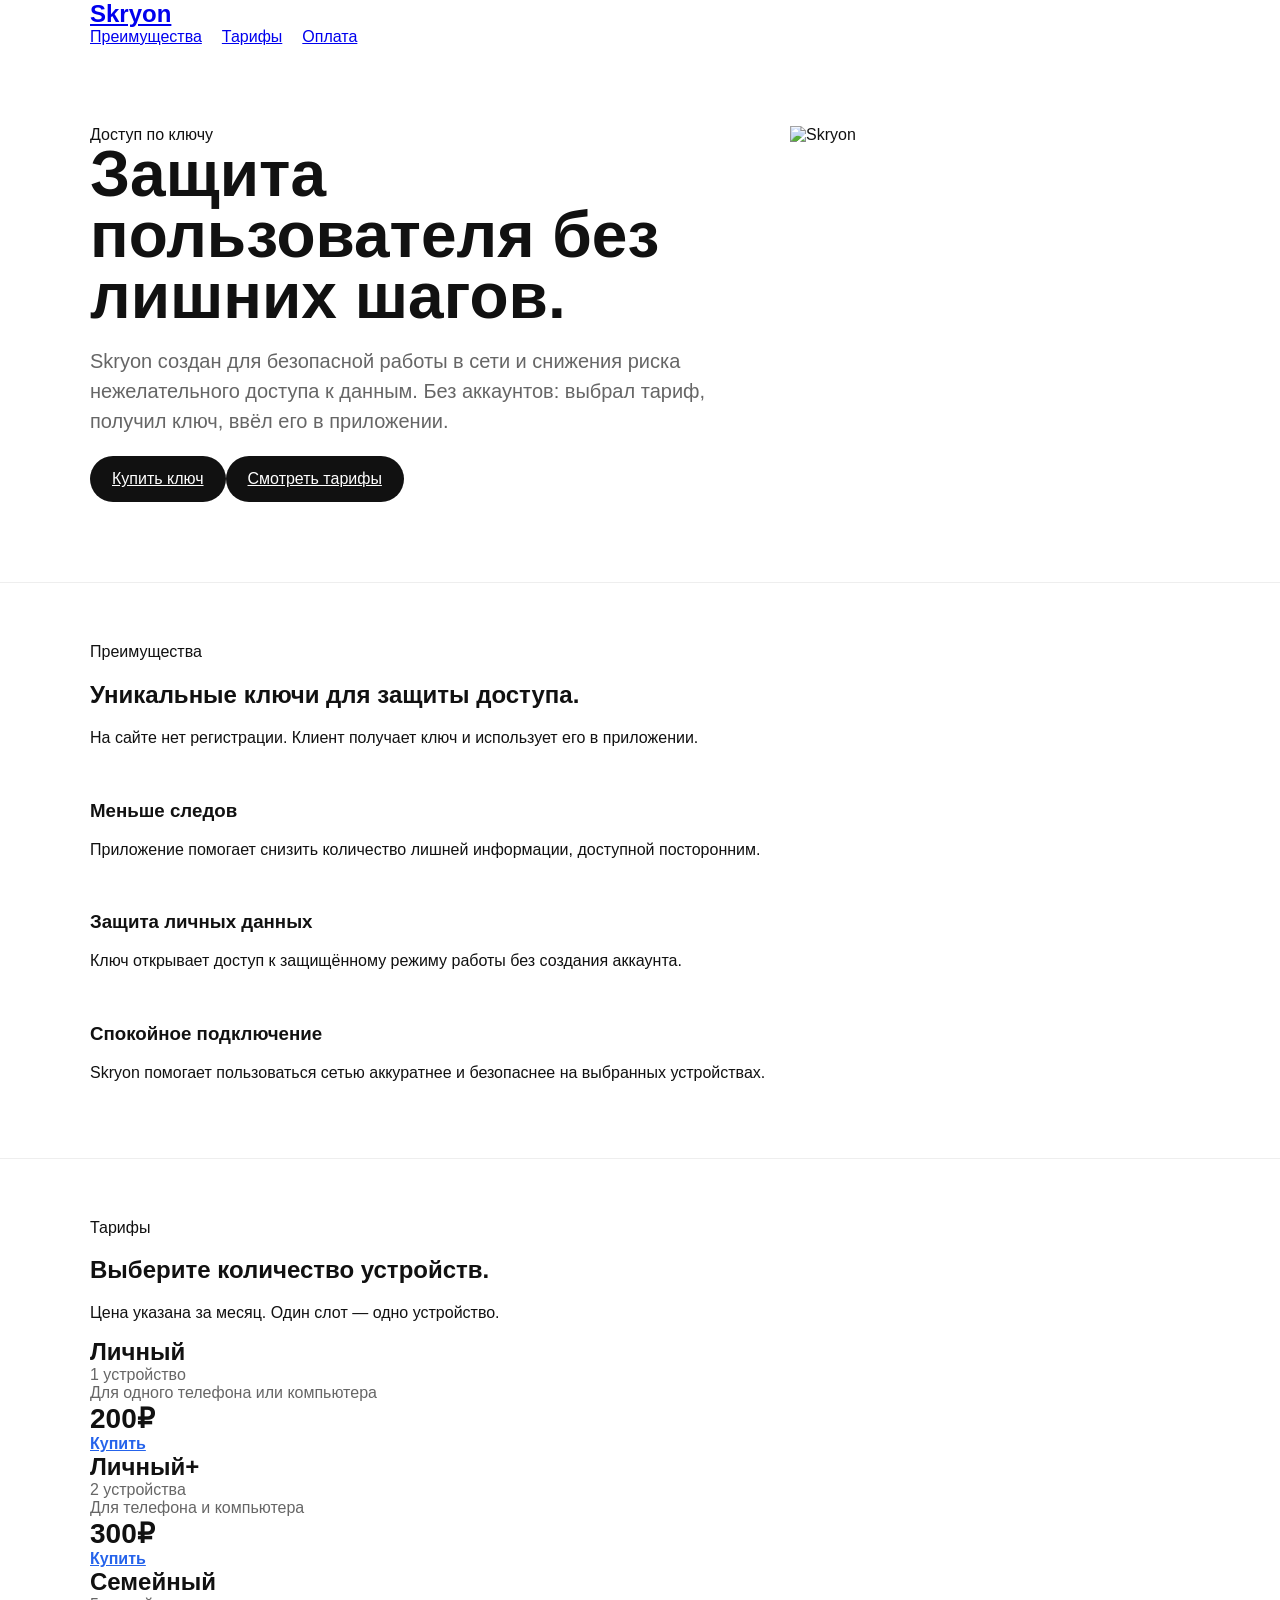
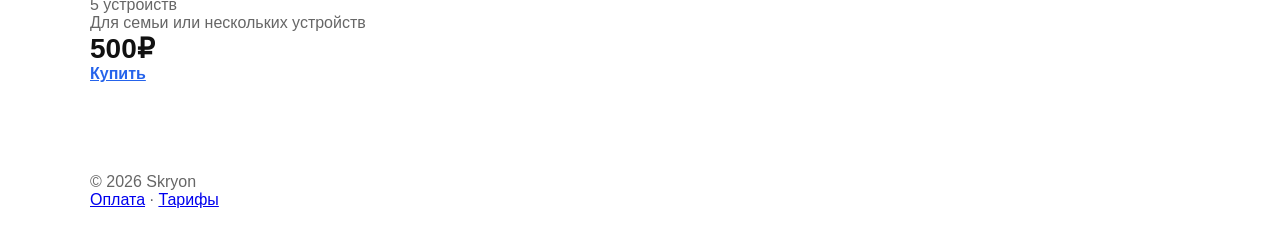
==== commit 16c1162f: "add illustrated skryon homepage" ====
--- a/index.html
+++ b/index.html
@@ -3,42 +3,48 @@
 <head>
 <meta charset="utf-8">
 <meta name="viewport" content="width=device-width, initial-scale=1">
-<title>Skryon</title>
+<title>Skryon &#8212; &#1079;&#1072;&#1097;&#1080;&#1090;&#1072; &#1087;&#1086;&#1083;&#1100;&#1079;&#1086;&#1074;&#1072;&#1090;&#1077;&#1083;&#1103;</title>
 <link rel="stylesheet" href="style.css">
 </head>
 <body>
-<div class="wrap">
-<header class="header">
+<header class="wrap top">
 <a class="logo" href="index.html">Skryon</a>
-<nav class="nav">
-<a href="#plans">Тарифы</a>
-<a href="pay.html">Оплата</a>
-</nav>
+<nav class="nav"><a href="#benefits">&#1055;&#1088;&#1077;&#1080;&#1084;&#1091;&#1097;&#1077;&#1089;&#1090;&#1074;&#1072;</a><a href="#plans">&#1058;&#1072;&#1088;&#1080;&#1092;&#1099;</a><a href="pay.html">&#1054;&#1087;&#1083;&#1072;&#1090;&#1072;</a></nav>
 </header>
 
 <main>
-<section class="hero">
+<section class="wrap hero">
 <div>
-<h1>Защита пользователя в один ключ.</h1>
-<p class="lead">Skryon создан для защиты пользователя. Без аккаунтов: выбрал тариф, получил ключ, ввёл его в приложении.</p>
-<a class="btn" href="pay.html">Купить ключ</a>
+<div class="label">&#1044;&#1086;&#1089;&#1090;&#1091;&#1087; &#1087;&#1086; &#1082;&#1083;&#1102;&#1095;&#1091;</div>
+<h1>&#1047;&#1072;&#1097;&#1080;&#1090;&#1072; &#1087;&#1086;&#1083;&#1100;&#1079;&#1086;&#1074;&#1072;&#1090;&#1077;&#1083;&#1103; &#1073;&#1077;&#1079; &#1083;&#1080;&#1096;&#1085;&#1080;&#1093; &#1096;&#1072;&#1075;&#1086;&#1074;.</h1>
+<p class="lead">Skryon &#1089;&#1086;&#1079;&#1076;&#1072;&#1085; &#1076;&#1083;&#1103; &#1073;&#1077;&#1079;&#1086;&#1087;&#1072;&#1089;&#1085;&#1086;&#1081; &#1088;&#1072;&#1073;&#1086;&#1090;&#1099; &#1074; &#1089;&#1077;&#1090;&#1080; &#1080; &#1089;&#1085;&#1080;&#1078;&#1077;&#1085;&#1080;&#1103; &#1088;&#1080;&#1089;&#1082;&#1072; &#1085;&#1077;&#1078;&#1077;&#1083;&#1072;&#1090;&#1077;&#1083;&#1100;&#1085;&#1086;&#1075;&#1086; &#1076;&#1086;&#1089;&#1090;&#1091;&#1087;&#1072; &#1082; &#1076;&#1072;&#1085;&#1085;&#1099;&#1084;. &#1041;&#1077;&#1079; &#1072;&#1082;&#1082;&#1072;&#1091;&#1085;&#1090;&#1086;&#1074;: &#1074;&#1099;&#1073;&#1088;&#1072;&#1083; &#1090;&#1072;&#1088;&#1080;&#1092;, &#1087;&#1086;&#1083;&#1091;&#1095;&#1080;&#1083; &#1082;&#1083;&#1102;&#1095;, &#1074;&#1074;&#1105;&#1083; &#1077;&#1075;&#1086; &#1074; &#1087;&#1088;&#1080;&#1083;&#1086;&#1078;&#1077;&#1085;&#1080;&#1080;.</p>
+<div class="actions"><a class="btn dark" href="pay.html">&#1050;&#1091;&#1087;&#1080;&#1090;&#1100; &#1082;&#1083;&#1102;&#1095;</a><a class="btn" href="#plans">&#1057;&#1084;&#1086;&#1090;&#1088;&#1077;&#1090;&#1100; &#1090;&#1072;&#1088;&#1080;&#1092;&#1099;</a></div>
 </div>
-<img class="art" src="assets/hero-shield.svg" alt="Иллюстрация защиты">
+<img class="art" src="assets/hero-scene.png" alt="Skryon">
+</section>
+
+<section class="section" id="benefits">
+<div class="wrap split">
+<div><div class="label">&#1055;&#1088;&#1077;&#1080;&#1084;&#1091;&#1097;&#1077;&#1089;&#1090;&#1074;&#1072;</div><h2>&#1059;&#1085;&#1080;&#1082;&#1072;&#1083;&#1100;&#1085;&#1099;&#1077; &#1082;&#1083;&#1102;&#1095;&#1080; &#1076;&#1083;&#1103; &#1079;&#1072;&#1097;&#1080;&#1090;&#1099; &#1076;&#1086;&#1089;&#1090;&#1091;&#1087;&#1072;.</h2><p class="sub">&#1053;&#1072; &#1089;&#1072;&#1081;&#1090;&#1077; &#1085;&#1077;&#1090; &#1088;&#1077;&#1075;&#1080;&#1089;&#1090;&#1088;&#1072;&#1094;&#1080;&#1080;. &#1050;&#1083;&#1080;&#1077;&#1085;&#1090; &#1087;&#1086;&#1083;&#1091;&#1095;&#1072;&#1077;&#1090; &#1082;&#1083;&#1102;&#1095; &#1080; &#1080;&#1089;&#1087;&#1086;&#1083;&#1100;&#1079;&#1091;&#1077;&#1090; &#1077;&#1075;&#1086; &#1074; &#1087;&#1088;&#1080;&#1083;&#1086;&#1078;&#1077;&#1085;&#1080;&#1080;.</p></div>
+<div class="benefits">
+<div class="benefit"><img src="assets/benefit-privacy.png" alt=""><div><h3>&#1052;&#1077;&#1085;&#1100;&#1096;&#1077; &#1089;&#1083;&#1077;&#1076;&#1086;&#1074;</h3><p>&#1055;&#1088;&#1080;&#1083;&#1086;&#1078;&#1077;&#1085;&#1080;&#1077; &#1087;&#1086;&#1084;&#1086;&#1075;&#1072;&#1077;&#1090; &#1089;&#1085;&#1080;&#1079;&#1080;&#1090;&#1100; &#1082;&#1086;&#1083;&#1080;&#1095;&#1077;&#1089;&#1090;&#1074;&#1086; &#1083;&#1080;&#1096;&#1085;&#1077;&#1081; &#1080;&#1085;&#1092;&#1086;&#1088;&#1084;&#1072;&#1094;&#1080;&#1080;, &#1076;&#1086;&#1089;&#1090;&#1091;&#1087;&#1085;&#1086;&#1081; &#1087;&#1086;&#1089;&#1090;&#1086;&#1088;&#1086;&#1085;&#1085;&#1080;&#1084;.</p></div></div>
+<div class="benefit"><img src="assets/benefit-data.png" alt=""><div><h3>&#1047;&#1072;&#1097;&#1080;&#1090;&#1072; &#1083;&#1080;&#1095;&#1085;&#1099;&#1093; &#1076;&#1072;&#1085;&#1085;&#1099;&#1093;</h3><p>&#1050;&#1083;&#1102;&#1095; &#1086;&#1090;&#1082;&#1088;&#1099;&#1074;&#1072;&#1077;&#1090; &#1076;&#1086;&#1089;&#1090;&#1091;&#1087; &#1082; &#1079;&#1072;&#1097;&#1080;&#1097;&#1105;&#1085;&#1085;&#1086;&#1084;&#1091; &#1088;&#1077;&#1078;&#1080;&#1084;&#1091; &#1088;&#1072;&#1073;&#1086;&#1090;&#1099; &#1073;&#1077;&#1079; &#1089;&#1086;&#1079;&#1076;&#1072;&#1085;&#1080;&#1103; &#1072;&#1082;&#1082;&#1072;&#1091;&#1085;&#1090;&#1072;.</p></div></div>
+<div class="benefit"><img src="assets/benefit-channel.png" alt=""><div><h3>&#1057;&#1087;&#1086;&#1082;&#1086;&#1081;&#1085;&#1086;&#1077; &#1087;&#1086;&#1076;&#1082;&#1083;&#1102;&#1095;&#1077;&#1085;&#1080;&#1077;</h3><p>Skryon &#1087;&#1086;&#1084;&#1086;&#1075;&#1072;&#1077;&#1090; &#1087;&#1086;&#1083;&#1100;&#1079;&#1086;&#1074;&#1072;&#1090;&#1100;&#1089;&#1103; &#1089;&#1077;&#1090;&#1100;&#1102; &#1072;&#1082;&#1082;&#1091;&#1088;&#1072;&#1090;&#1085;&#1077;&#1077; &#1080; &#1073;&#1077;&#1079;&#1086;&#1087;&#1072;&#1089;&#1085;&#1077;&#1077; &#1085;&#1072; &#1074;&#1099;&#1073;&#1088;&#1072;&#1085;&#1085;&#1099;&#1093; &#1091;&#1089;&#1090;&#1088;&#1086;&#1081;&#1089;&#1090;&#1074;&#1072;&#1093;.</p></div></div>
+</div>
+</div>
 </section>
 
 <section class="section" id="plans">
-<div class="grid">
-<div><h1>Тарифы</h1></div>
-<div>
-<div class="row"><div class="name">Личный</div><div class="muted">1 устройство</div><div class="price">200₽</div><a class="buy" href="pay.html">Купить</a></div>
-<div class="row"><div class="name">Личный+</div><div class="muted">2 устройства</div><div class="price">300₽</div><a class="buy" href="pay.html">Купить</a></div>
-<div class="row"><div class="name">Семейный</div><div class="muted">5 устройств</div><div class="price">500₽</div><a class="buy" href="pay.html">Купить</a></div>
+<div class="wrap split">
+<div><div class="label">&#1058;&#1072;&#1088;&#1080;&#1092;&#1099;</div><h2>&#1042;&#1099;&#1073;&#1077;&#1088;&#1080;&#1090;&#1077; &#1082;&#1086;&#1083;&#1080;&#1095;&#1077;&#1089;&#1090;&#1074;&#1086; &#1091;&#1089;&#1090;&#1088;&#1086;&#1081;&#1089;&#1090;&#1074;.</h2><p class="sub">&#1062;&#1077;&#1085;&#1072; &#1091;&#1082;&#1072;&#1079;&#1072;&#1085;&#1072; &#1079;&#1072; &#1084;&#1077;&#1089;&#1103;&#1094;. &#1054;&#1076;&#1080;&#1085; &#1089;&#1083;&#1086;&#1090; &#8212; &#1086;&#1076;&#1085;&#1086; &#1091;&#1089;&#1090;&#1088;&#1086;&#1081;&#1089;&#1090;&#1074;&#1086;.</p></div>
+<div class="plans">
+<div class="plan"><div><div class="name">&#1051;&#1080;&#1095;&#1085;&#1099;&#1081;</div><div class="muted">1 &#1091;&#1089;&#1090;&#1088;&#1086;&#1081;&#1089;&#1090;&#1074;&#1086;</div></div><div class="muted">&#1044;&#1083;&#1103; &#1086;&#1076;&#1085;&#1086;&#1075;&#1086; &#1090;&#1077;&#1083;&#1077;&#1092;&#1086;&#1085;&#1072; &#1080;&#1083;&#1080; &#1082;&#1086;&#1084;&#1087;&#1100;&#1102;&#1090;&#1077;&#1088;&#1072;</div><div class="price">200&#8381;</div><a class="buy" href="pay.html?plan=personal">&#1050;&#1091;&#1087;&#1080;&#1090;&#1100;</a></div>
+<div class="plan"><div><div class="name">&#1051;&#1080;&#1095;&#1085;&#1099;&#1081;+</div><div class="muted">2 &#1091;&#1089;&#1090;&#1088;&#1086;&#1081;&#1089;&#1090;&#1074;&#1072;</div></div><div class="muted">&#1044;&#1083;&#1103; &#1090;&#1077;&#1083;&#1077;&#1092;&#1086;&#1085;&#1072; &#1080; &#1082;&#1086;&#1084;&#1087;&#1100;&#1102;&#1090;&#1077;&#1088;&#1072;</div><div class="price">300&#8381;</div><a class="buy" href="pay.html?plan=plus">&#1050;&#1091;&#1087;&#1080;&#1090;&#1100;</a></div>
+<div class="plan"><div><div class="name">&#1057;&#1077;&#1084;&#1077;&#1081;&#1085;&#1099;&#1081;</div><div class="muted">5 &#1091;&#1089;&#1090;&#1088;&#1086;&#1081;&#1089;&#1090;&#1074;</div></div><div class="muted">&#1044;&#1083;&#1103; &#1089;&#1077;&#1084;&#1100;&#1080; &#1080;&#1083;&#1080; &#1085;&#1077;&#1089;&#1082;&#1086;&#1083;&#1100;&#1082;&#1080;&#1093; &#1091;&#1089;&#1090;&#1088;&#1086;&#1081;&#1089;&#1090;&#1074;</div><div class="price">500&#8381;</div><a class="buy" href="pay.html?plan=family">&#1050;&#1091;&#1087;&#1080;&#1090;&#1100;</a></div>
 </div>
 </div>
 </section>
 </main>
-
-<footer class="foot">© 2026 Skryon</footer>
-</div>
+<footer class="wrap foot"><div>&#169; 2026 Skryon</div><div><a href="pay.html">&#1054;&#1087;&#1083;&#1072;&#1090;&#1072;</a> &#183; <a href="#plans">&#1058;&#1072;&#1088;&#1080;&#1092;&#1099;</a></div></footer>
 </body>
-</html>
+</html>
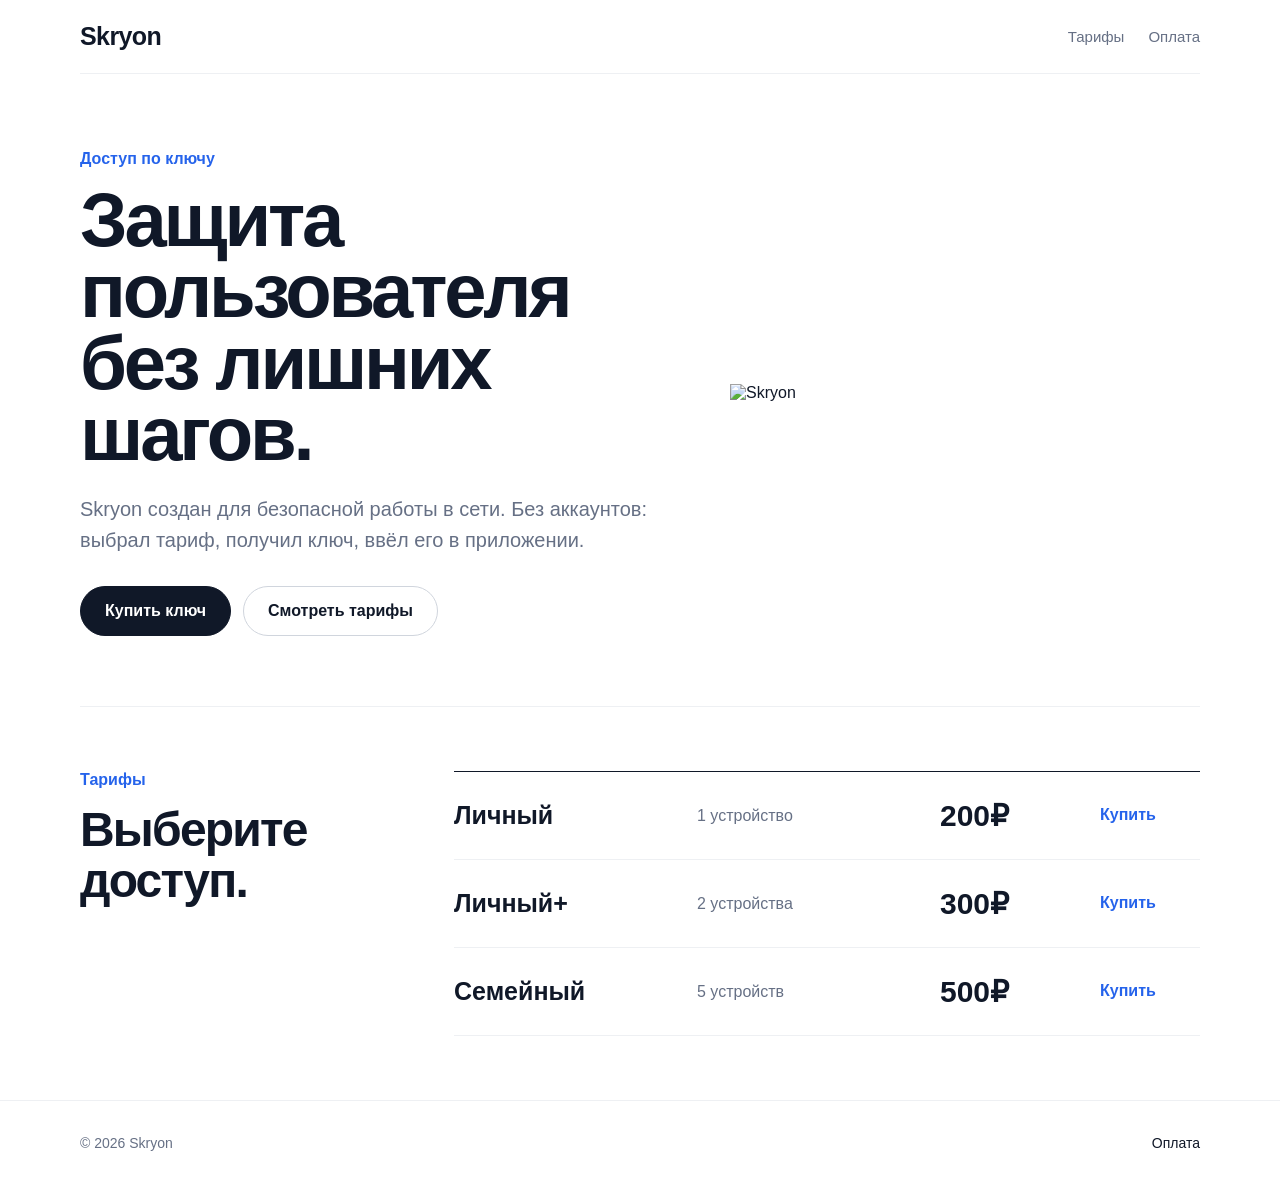
==== commit 97b0b853: "embed custom hero illustration" ====
--- a/index.html
+++ b/index.html
@@ -1,50 +1 @@
-<!doctype html>
-<html lang="ru">
-<head>
-<meta charset="utf-8">
-<meta name="viewport" content="width=device-width, initial-scale=1">
-<title>Skryon &#8212; &#1079;&#1072;&#1097;&#1080;&#1090;&#1072; &#1087;&#1086;&#1083;&#1100;&#1079;&#1086;&#1074;&#1072;&#1090;&#1077;&#1083;&#1103;</title>
-<link rel="stylesheet" href="style.css">
-</head>
-<body>
-<header class="wrap top">
-<a class="logo" href="index.html">Skryon</a>
-<nav class="nav"><a href="#benefits">&#1055;&#1088;&#1077;&#1080;&#1084;&#1091;&#1097;&#1077;&#1089;&#1090;&#1074;&#1072;</a><a href="#plans">&#1058;&#1072;&#1088;&#1080;&#1092;&#1099;</a><a href="pay.html">&#1054;&#1087;&#1083;&#1072;&#1090;&#1072;</a></nav>
-</header>
-
-<main>
-<section class="wrap hero">
-<div>
-<div class="label">&#1044;&#1086;&#1089;&#1090;&#1091;&#1087; &#1087;&#1086; &#1082;&#1083;&#1102;&#1095;&#1091;</div>
-<h1>&#1047;&#1072;&#1097;&#1080;&#1090;&#1072; &#1087;&#1086;&#1083;&#1100;&#1079;&#1086;&#1074;&#1072;&#1090;&#1077;&#1083;&#1103; &#1073;&#1077;&#1079; &#1083;&#1080;&#1096;&#1085;&#1080;&#1093; &#1096;&#1072;&#1075;&#1086;&#1074;.</h1>
-<p class="lead">Skryon &#1089;&#1086;&#1079;&#1076;&#1072;&#1085; &#1076;&#1083;&#1103; &#1073;&#1077;&#1079;&#1086;&#1087;&#1072;&#1089;&#1085;&#1086;&#1081; &#1088;&#1072;&#1073;&#1086;&#1090;&#1099; &#1074; &#1089;&#1077;&#1090;&#1080; &#1080; &#1089;&#1085;&#1080;&#1078;&#1077;&#1085;&#1080;&#1103; &#1088;&#1080;&#1089;&#1082;&#1072; &#1085;&#1077;&#1078;&#1077;&#1083;&#1072;&#1090;&#1077;&#1083;&#1100;&#1085;&#1086;&#1075;&#1086; &#1076;&#1086;&#1089;&#1090;&#1091;&#1087;&#1072; &#1082; &#1076;&#1072;&#1085;&#1085;&#1099;&#1084;. &#1041;&#1077;&#1079; &#1072;&#1082;&#1082;&#1072;&#1091;&#1085;&#1090;&#1086;&#1074;: &#1074;&#1099;&#1073;&#1088;&#1072;&#1083; &#1090;&#1072;&#1088;&#1080;&#1092;, &#1087;&#1086;&#1083;&#1091;&#1095;&#1080;&#1083; &#1082;&#1083;&#1102;&#1095;, &#1074;&#1074;&#1105;&#1083; &#1077;&#1075;&#1086; &#1074; &#1087;&#1088;&#1080;&#1083;&#1086;&#1078;&#1077;&#1085;&#1080;&#1080;.</p>
-<div class="actions"><a class="btn dark" href="pay.html">&#1050;&#1091;&#1087;&#1080;&#1090;&#1100; &#1082;&#1083;&#1102;&#1095;</a><a class="btn" href="#plans">&#1057;&#1084;&#1086;&#1090;&#1088;&#1077;&#1090;&#1100; &#1090;&#1072;&#1088;&#1080;&#1092;&#1099;</a></div>
-</div>
-<img class="art" src="assets/hero-scene.png" alt="Skryon">
-</section>
-
-<section class="section" id="benefits">
-<div class="wrap split">
-<div><div class="label">&#1055;&#1088;&#1077;&#1080;&#1084;&#1091;&#1097;&#1077;&#1089;&#1090;&#1074;&#1072;</div><h2>&#1059;&#1085;&#1080;&#1082;&#1072;&#1083;&#1100;&#1085;&#1099;&#1077; &#1082;&#1083;&#1102;&#1095;&#1080; &#1076;&#1083;&#1103; &#1079;&#1072;&#1097;&#1080;&#1090;&#1099; &#1076;&#1086;&#1089;&#1090;&#1091;&#1087;&#1072;.</h2><p class="sub">&#1053;&#1072; &#1089;&#1072;&#1081;&#1090;&#1077; &#1085;&#1077;&#1090; &#1088;&#1077;&#1075;&#1080;&#1089;&#1090;&#1088;&#1072;&#1094;&#1080;&#1080;. &#1050;&#1083;&#1080;&#1077;&#1085;&#1090; &#1087;&#1086;&#1083;&#1091;&#1095;&#1072;&#1077;&#1090; &#1082;&#1083;&#1102;&#1095; &#1080; &#1080;&#1089;&#1087;&#1086;&#1083;&#1100;&#1079;&#1091;&#1077;&#1090; &#1077;&#1075;&#1086; &#1074; &#1087;&#1088;&#1080;&#1083;&#1086;&#1078;&#1077;&#1085;&#1080;&#1080;.</p></div>
-<div class="benefits">
-<div class="benefit"><img src="assets/benefit-privacy.png" alt=""><div><h3>&#1052;&#1077;&#1085;&#1100;&#1096;&#1077; &#1089;&#1083;&#1077;&#1076;&#1086;&#1074;</h3><p>&#1055;&#1088;&#1080;&#1083;&#1086;&#1078;&#1077;&#1085;&#1080;&#1077; &#1087;&#1086;&#1084;&#1086;&#1075;&#1072;&#1077;&#1090; &#1089;&#1085;&#1080;&#1079;&#1080;&#1090;&#1100; &#1082;&#1086;&#1083;&#1080;&#1095;&#1077;&#1089;&#1090;&#1074;&#1086; &#1083;&#1080;&#1096;&#1085;&#1077;&#1081; &#1080;&#1085;&#1092;&#1086;&#1088;&#1084;&#1072;&#1094;&#1080;&#1080;, &#1076;&#1086;&#1089;&#1090;&#1091;&#1087;&#1085;&#1086;&#1081; &#1087;&#1086;&#1089;&#1090;&#1086;&#1088;&#1086;&#1085;&#1085;&#1080;&#1084;.</p></div></div>
-<div class="benefit"><img src="assets/benefit-data.png" alt=""><div><h3>&#1047;&#1072;&#1097;&#1080;&#1090;&#1072; &#1083;&#1080;&#1095;&#1085;&#1099;&#1093; &#1076;&#1072;&#1085;&#1085;&#1099;&#1093;</h3><p>&#1050;&#1083;&#1102;&#1095; &#1086;&#1090;&#1082;&#1088;&#1099;&#1074;&#1072;&#1077;&#1090; &#1076;&#1086;&#1089;&#1090;&#1091;&#1087; &#1082; &#1079;&#1072;&#1097;&#1080;&#1097;&#1105;&#1085;&#1085;&#1086;&#1084;&#1091; &#1088;&#1077;&#1078;&#1080;&#1084;&#1091; &#1088;&#1072;&#1073;&#1086;&#1090;&#1099; &#1073;&#1077;&#1079; &#1089;&#1086;&#1079;&#1076;&#1072;&#1085;&#1080;&#1103; &#1072;&#1082;&#1082;&#1072;&#1091;&#1085;&#1090;&#1072;.</p></div></div>
-<div class="benefit"><img src="assets/benefit-channel.png" alt=""><div><h3>&#1057;&#1087;&#1086;&#1082;&#1086;&#1081;&#1085;&#1086;&#1077; &#1087;&#1086;&#1076;&#1082;&#1083;&#1102;&#1095;&#1077;&#1085;&#1080;&#1077;</h3><p>Skryon &#1087;&#1086;&#1084;&#1086;&#1075;&#1072;&#1077;&#1090; &#1087;&#1086;&#1083;&#1100;&#1079;&#1086;&#1074;&#1072;&#1090;&#1100;&#1089;&#1103; &#1089;&#1077;&#1090;&#1100;&#1102; &#1072;&#1082;&#1082;&#1091;&#1088;&#1072;&#1090;&#1085;&#1077;&#1077; &#1080; &#1073;&#1077;&#1079;&#1086;&#1087;&#1072;&#1089;&#1085;&#1077;&#1077; &#1085;&#1072; &#1074;&#1099;&#1073;&#1088;&#1072;&#1085;&#1085;&#1099;&#1093; &#1091;&#1089;&#1090;&#1088;&#1086;&#1081;&#1089;&#1090;&#1074;&#1072;&#1093;.</p></div></div>
-</div>
-</div>
-</section>
-
-<section class="section" id="plans">
-<div class="wrap split">
-<div><div class="label">&#1058;&#1072;&#1088;&#1080;&#1092;&#1099;</div><h2>&#1042;&#1099;&#1073;&#1077;&#1088;&#1080;&#1090;&#1077; &#1082;&#1086;&#1083;&#1080;&#1095;&#1077;&#1089;&#1090;&#1074;&#1086; &#1091;&#1089;&#1090;&#1088;&#1086;&#1081;&#1089;&#1090;&#1074;.</h2><p class="sub">&#1062;&#1077;&#1085;&#1072; &#1091;&#1082;&#1072;&#1079;&#1072;&#1085;&#1072; &#1079;&#1072; &#1084;&#1077;&#1089;&#1103;&#1094;. &#1054;&#1076;&#1080;&#1085; &#1089;&#1083;&#1086;&#1090; &#8212; &#1086;&#1076;&#1085;&#1086; &#1091;&#1089;&#1090;&#1088;&#1086;&#1081;&#1089;&#1090;&#1074;&#1086;.</p></div>
-<div class="plans">
-<div class="plan"><div><div class="name">&#1051;&#1080;&#1095;&#1085;&#1099;&#1081;</div><div class="muted">1 &#1091;&#1089;&#1090;&#1088;&#1086;&#1081;&#1089;&#1090;&#1074;&#1086;</div></div><div class="muted">&#1044;&#1083;&#1103; &#1086;&#1076;&#1085;&#1086;&#1075;&#1086; &#1090;&#1077;&#1083;&#1077;&#1092;&#1086;&#1085;&#1072; &#1080;&#1083;&#1080; &#1082;&#1086;&#1084;&#1087;&#1100;&#1102;&#1090;&#1077;&#1088;&#1072;</div><div class="price">200&#8381;</div><a class="buy" href="pay.html?plan=personal">&#1050;&#1091;&#1087;&#1080;&#1090;&#1100;</a></div>
-<div class="plan"><div><div class="name">&#1051;&#1080;&#1095;&#1085;&#1099;&#1081;+</div><div class="muted">2 &#1091;&#1089;&#1090;&#1088;&#1086;&#1081;&#1089;&#1090;&#1074;&#1072;</div></div><div class="muted">&#1044;&#1083;&#1103; &#1090;&#1077;&#1083;&#1077;&#1092;&#1086;&#1085;&#1072; &#1080; &#1082;&#1086;&#1084;&#1087;&#1100;&#1102;&#1090;&#1077;&#1088;&#1072;</div><div class="price">300&#8381;</div><a class="buy" href="pay.html?plan=plus">&#1050;&#1091;&#1087;&#1080;&#1090;&#1100;</a></div>
-<div class="plan"><div><div class="name">&#1057;&#1077;&#1084;&#1077;&#1081;&#1085;&#1099;&#1081;</div><div class="muted">5 &#1091;&#1089;&#1090;&#1088;&#1086;&#1081;&#1089;&#1090;&#1074;</div></div><div class="muted">&#1044;&#1083;&#1103; &#1089;&#1077;&#1084;&#1100;&#1080; &#1080;&#1083;&#1080; &#1085;&#1077;&#1089;&#1082;&#1086;&#1083;&#1100;&#1082;&#1080;&#1093; &#1091;&#1089;&#1090;&#1088;&#1086;&#1081;&#1089;&#1090;&#1074;</div><div class="price">500&#8381;</div><a class="buy" href="pay.html?plan=family">&#1050;&#1091;&#1087;&#1080;&#1090;&#1100;</a></div>
-</div>
-</div>
-</section>
-</main>
-<footer class="wrap foot"><div>&#169; 2026 Skryon</div><div><a href="pay.html">&#1054;&#1087;&#1083;&#1072;&#1090;&#1072;</a> &#183; <a href="#plans">&#1058;&#1072;&#1088;&#1080;&#1092;&#1099;</a></div></footer>
-</body>
-</html>+<!doctype html><html lang="ru"><head><meta charset="utf-8"><meta name="viewport" content="width=device-width,initial-scale=1"><title>Skryon</title><link rel="stylesheet" href="style.css"></head><body><header class="wrap top"><a class="logo" href="index.html">Skryon</a><nav class="nav"><a href="#plans">&#1058;&#1072;&#1088;&#1080;&#1092;&#1099;</a><a href="pay.html">&#1054;&#1087;&#1083;&#1072;&#1090;&#1072;</a></nav></header><main><section class="wrap hero"><div><div class="label">&#1044;&#1086;&#1089;&#1090;&#1091;&#1087; &#1087;&#1086; &#1082;&#1083;&#1102;&#1095;&#1091;</div><h1>&#1047;&#1072;&#1097;&#1080;&#1090;&#1072; &#1087;&#1086;&#1083;&#1100;&#1079;&#1086;&#1074;&#1072;&#1090;&#1077;&#1083;&#1103; &#1073;&#1077;&#1079; &#1083;&#1080;&#1096;&#1085;&#1080;&#1093; &#1096;&#1072;&#1075;&#1086;&#1074;.</h1><p class="lead">Skryon &#1089;&#1086;&#1079;&#1076;&#1072;&#1085; &#1076;&#1083;&#1103; &#1073;&#1077;&#1079;&#1086;&#1087;&#1072;&#1089;&#1085;&#1086;&#1081; &#1088;&#1072;&#1073;&#1086;&#1090;&#1099; &#1074; &#1089;&#1077;&#1090;&#1080;. &#1041;&#1077;&#1079; &#1072;&#1082;&#1082;&#1072;&#1091;&#1085;&#1090;&#1086;&#1074;: &#1074;&#1099;&#1073;&#1088;&#1072;&#1083; &#1090;&#1072;&#1088;&#1080;&#1092;, &#1087;&#1086;&#1083;&#1091;&#1095;&#1080;&#1083; &#1082;&#1083;&#1102;&#1095;, &#1074;&#1074;&#1105;&#1083; &#1077;&#1075;&#1086; &#1074; &#1087;&#1088;&#1080;&#1083;&#1086;&#1078;&#1077;&#1085;&#1080;&#1080;.</p><div class="actions"><a class="btn dark" href="pay.html">&#1050;&#1091;&#1087;&#1080;&#1090;&#1100; &#1082;&#1083;&#1102;&#1095;</a><a class="btn" href="#plans">&#1057;&#1084;&#1086;&#1090;&#1088;&#1077;&#1090;&#1100; &#1090;&#1072;&#1088;&#1080;&#1092;&#1099;</a></div></div><img class="art" src="[data-uri]" alt="Skryon"></section><section class="section" id="plans"><div class="wrap split"><div><div class="label">&#1058;&#1072;&#1088;&#1080;&#1092;&#1099;</div><h2>&#1042;&#1099;&#1073;&#1077;&#1088;&#1080;&#1090;&#1077; &#1076;&#1086;&#1089;&#1090;&#1091;&#1087;.</h2></div><div class="plans"><div class="plan"><div class="name">&#1051;&#1080;&#1095;&#1085;&#1099;&#1081;</div><div class="muted">1 &#1091;&#1089;&#1090;&#1088;&#1086;&#1081;&#1089;&#1090;&#1074;&#1086;</div><div class="price">200&#8381;</div><a class="buy" href="pay.html">&#1050;&#1091;&#1087;&#1080;&#1090;&#1100;</a></div><div class="plan"><div class="name">&#1051;&#1080;&#1095;&#1085;&#1099;&#1081;+</div><div class="muted">2 &#1091;&#1089;&#1090;&#1088;&#1086;&#1081;&#1089;&#1090;&#1074;&#1072;</div><div class="price">300&#8381;</div><a class="buy" href="pay.html">&#1050;&#1091;&#1087;&#1080;&#1090;&#1100;</a></div><div class="plan"><div class="name">&#1057;&#1077;&#1084;&#1077;&#1081;&#1085;&#1099;&#1081;</div><div class="muted">5 &#1091;&#1089;&#1090;&#1088;&#1086;&#1081;&#1089;&#1090;&#1074;</div><div class="price">500&#8381;</div><a class="buy" href="pay.html">&#1050;&#1091;&#1087;&#1080;&#1090;&#1100;</a></div></div></div></section></main><footer class="wrap foot"><div>&#169; 2026 Skryon</div><div><a href="pay.html">&#1054;&#1087;&#1083;&#1072;&#1090;&#1072;</a></div></footer></body></html>
--- a/style.css
+++ b/style.css
@@ -1 +1 @@
-body{margin:0;font-family:Arial,sans-serif;background:white;color:#111}.wrap{max-width:1100px;margin:auto;padding:0 18px}.header{height:70px;display:flex;justify-content:space-between;align-items:center;border-bottom:1px solid #eee}.logo{font-weight:800;font-size:24px}.nav{display:flex;gap:20px}.hero{padding:80px 0;display:grid;grid-template-columns:1fr 400px;gap:50px}.hero h1{font-size:64px;line-height:.95;margin:0}.lead{font-size:20px;color:#666;line-height:1.5}.btn{padding:14px 22px;border-radius:30px;background:#111;color:white;display:inline-block}.art{width:100%}.section{padding:60px 0;border-top:1px solid #eee}.grid{display:grid;grid-template-columns:300px 1fr;gap:50px}.row{display:grid;grid-template-columns:1fr 1fr 120px 80px;gap:20px;padding:22px 0;border-bottom:1px solid #eee}.name{font-weight:800;font-size:24px}.muted{color:#666}.price{font-weight:800;font-size:28px}.buy{color:#2563eb;font-weight:800}.foot{padding:30px 0;color:#666}@media(max-width:800px){.hero,.grid,.row{grid-template-columns:1fr}.nav{display:none}.hero h1{font-size:44px}}+*{box-sizing:border-box}html{scroll-behavior:smooth}body{margin:0;font-family:Arial,Helvetica,sans-serif;background:#fff;color:#101828}a{text-decoration:none;color:inherit}.wrap{width:min(1120px,calc(100% - 32px));margin:0 auto}.top{height:74px;display:flex;align-items:center;justify-content:space-between;border-bottom:1px solid #eef0f3}.logo{font-size:25px;font-weight:900;letter-spacing:-.6px}.nav{display:flex;gap:24px;color:#667085;font-size:15px}.nav a:hover{color:#101828}.hero{display:grid;grid-template-columns:1fr 470px;gap:64px;align-items:center;padding:76px 0 70px;border-bottom:1px solid #eef0f3}.label{color:#2563eb;font-weight:800;margin-bottom:16px}.hero h1{font-size:clamp(42px,6vw,76px);line-height:.94;letter-spacing:-3.2px;margin:0}.lead{font-size:20px;color:#667085;line-height:1.55;max-width:650px;margin:24px 0 0}.actions{display:flex;gap:12px;flex-wrap:wrap;margin-top:30px}.btn{display:inline-flex;align-items:center;justify-content:center;border-radius:999px;padding:15px 24px;border:1px solid #d0d5dd;font-weight:800}.btn.dark{background:#101828;color:#fff;border-color:#101828}.art{width:100%;display:block}.section{padding:64px 0;border-bottom:1px solid #eef0f3}.split{display:grid;grid-template-columns:310px 1fr;gap:64px;align-items:start}h2{font-size:clamp(32px,4vw,48px);line-height:1.06;letter-spacing:-1.8px;margin:0}.sub{color:#667085;line-height:1.6;font-size:17px;margin-top:16px}.benefits{display:grid;gap:30px}.benefit{display:grid;grid-template-columns:170px 1fr;gap:28px;align-items:center;padding-bottom:30px;border-bottom:1px solid #eef0f3}.benefit img{width:170px}.benefit h3{font-size:24px;margin:0 0 8px;letter-spacing:-.5px}.benefit p{margin:0;color:#667085;line-height:1.6}.plans{border-top:1px solid #101828}.plan{display:grid;grid-template-columns:1fr 1fr 140px 100px;gap:20px;align-items:center;padding:26px 0;border-bottom:1px solid #eef0f3}.name{font-size:25px;font-weight:900}.muted{color:#667085;line-height:1.45}.price{font-size:30px;font-weight:900}.buy{color:#2563eb;font-weight:900}.order{background:#f8fafc;border:1px solid #eef0f3;padding:30px}.order h3{font-size:26px;margin:0 0 10px}.order p{margin:0;color:#667085;line-height:1.6}.pay{display:grid;grid-template-columns:1fr 370px;gap:42px;padding:56px 0 76px}.choice{display:flex;justify-content:space-between;gap:20px;padding:20px 0;border-bottom:1px solid #eef0f3}.side{border:1px solid #eef0f3;padding:30px;height:max-content}.line{display:flex;justify-content:space-between;padding:14px 0;border-bottom:1px solid #eef0f3;color:#667085}.line b{color:#101828}.paybutton{display:block;text-align:center;margin-top:20px;background:#101828;color:#fff;border-radius:999px;padding:16px;font-weight:900}.small{font-size:14px;color:#667085;line-height:1.5;margin-top:14px}footer{padding:34px 0;color:#667085}.foot{display:flex;justify-content:space-between;gap:16px;flex-wrap:wrap;font-size:14px}.foot a{color:#101828}@media(max-width:860px){.nav{display:none}.hero,.split,.benefit,.plan,.pay{grid-template-columns:1fr}.hero{padding:54px 0}.hero h1{letter-spacing:-2px}.benefit img{width:220px;max-width:100%;margin:auto}.section{padding:48px 0}.plan{gap:8px}.art{max-width:470px;margin:auto}}
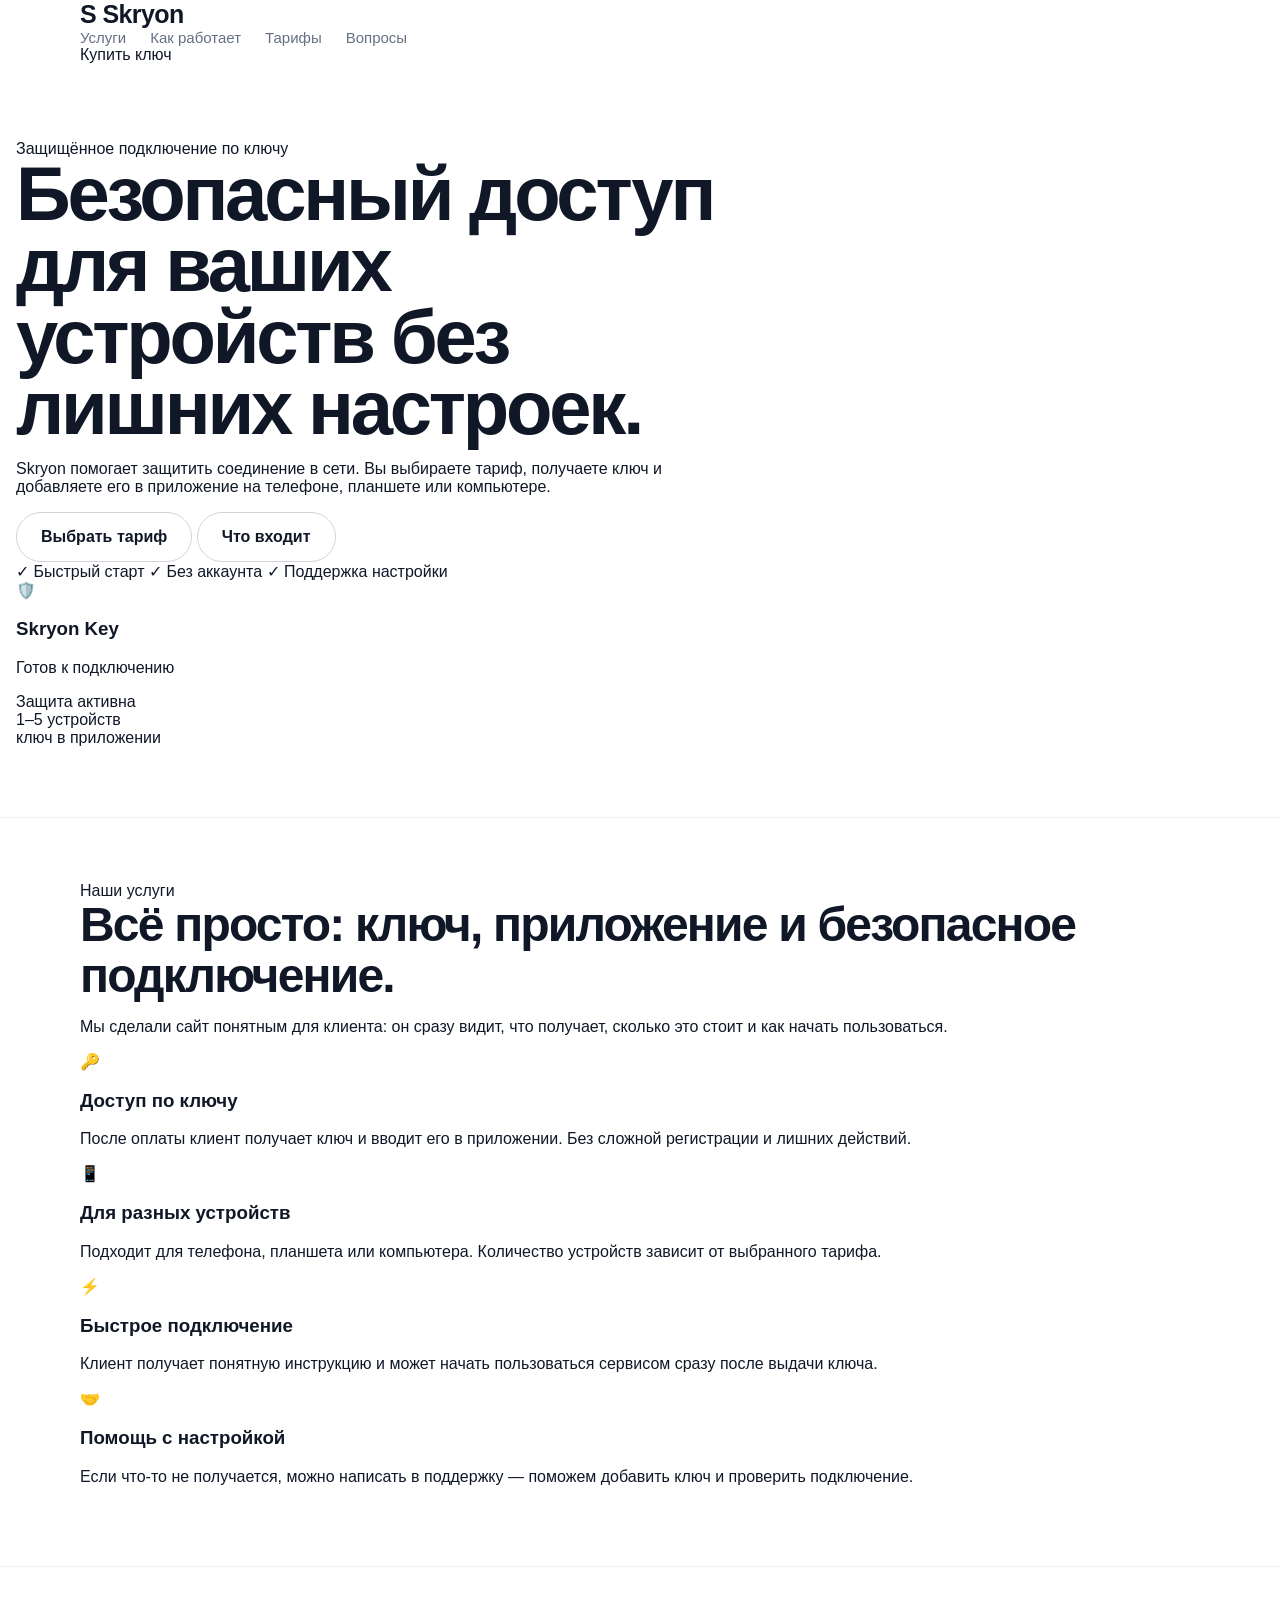
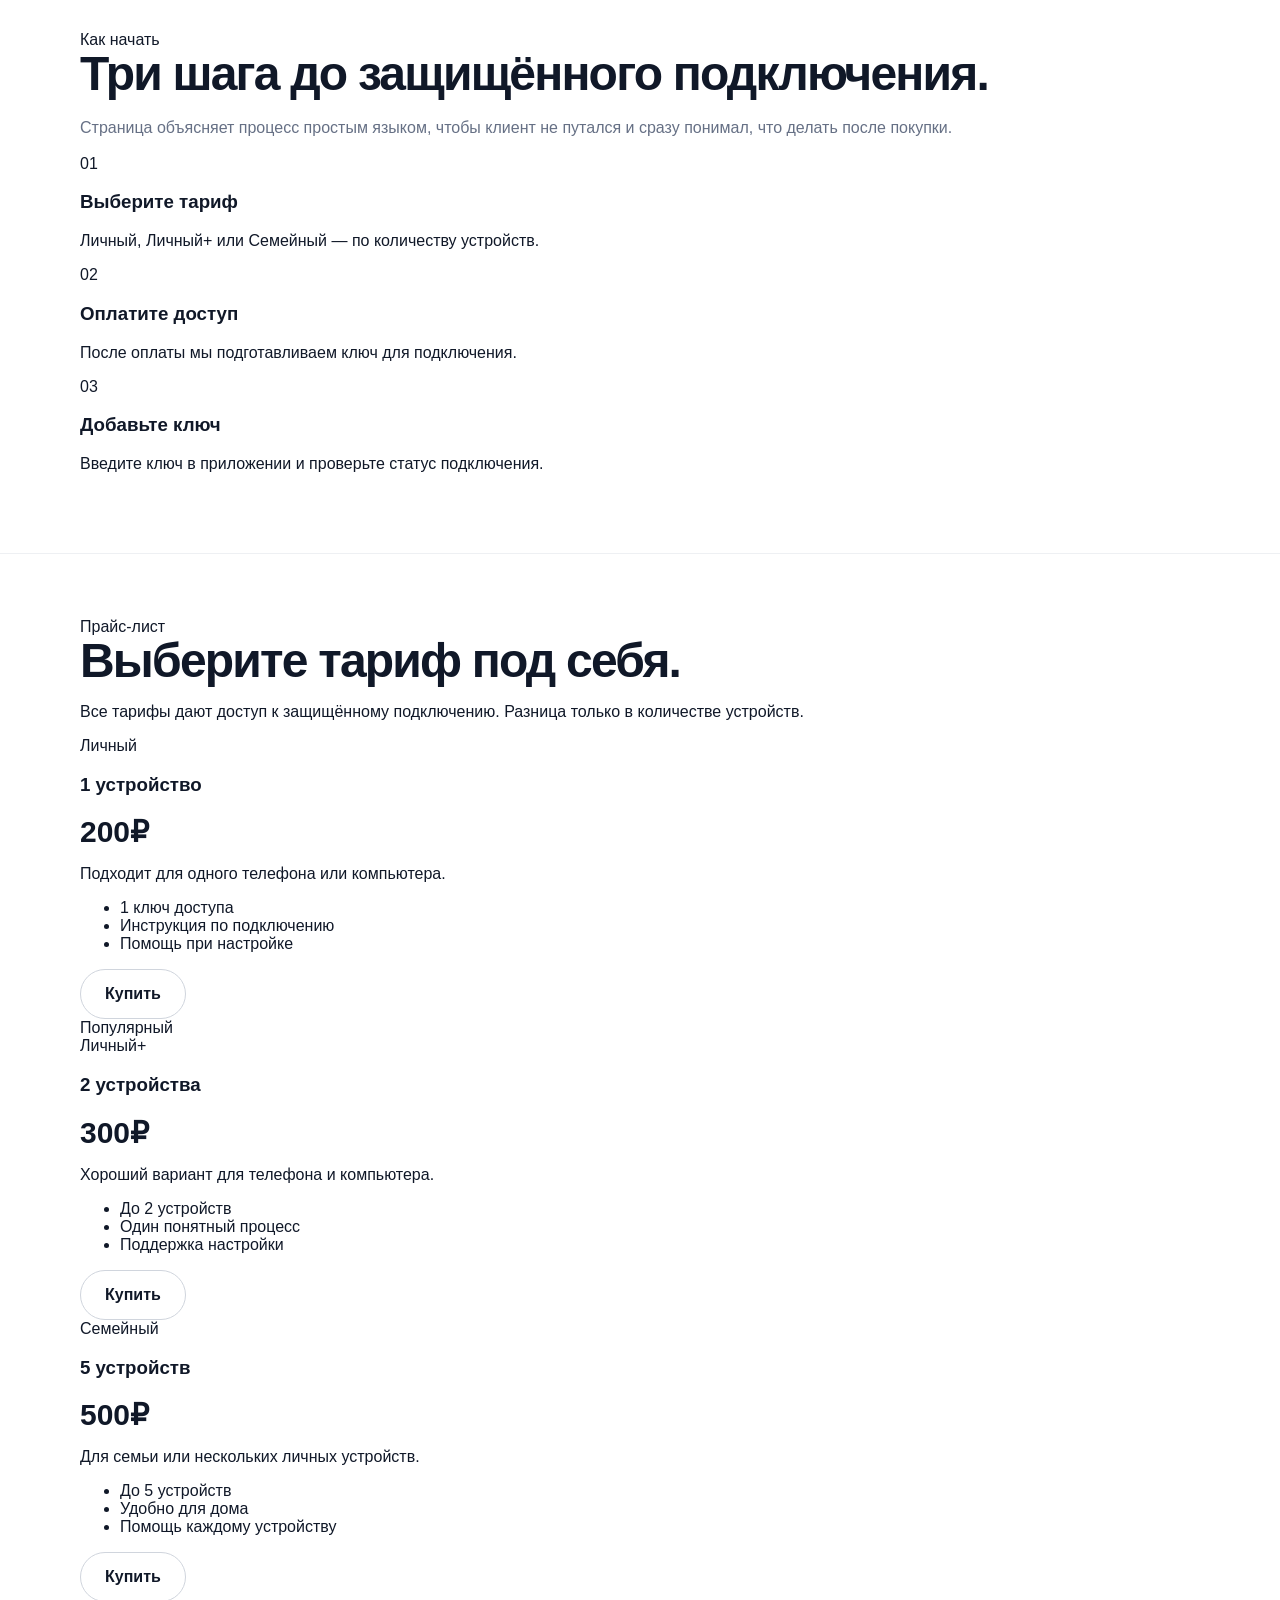
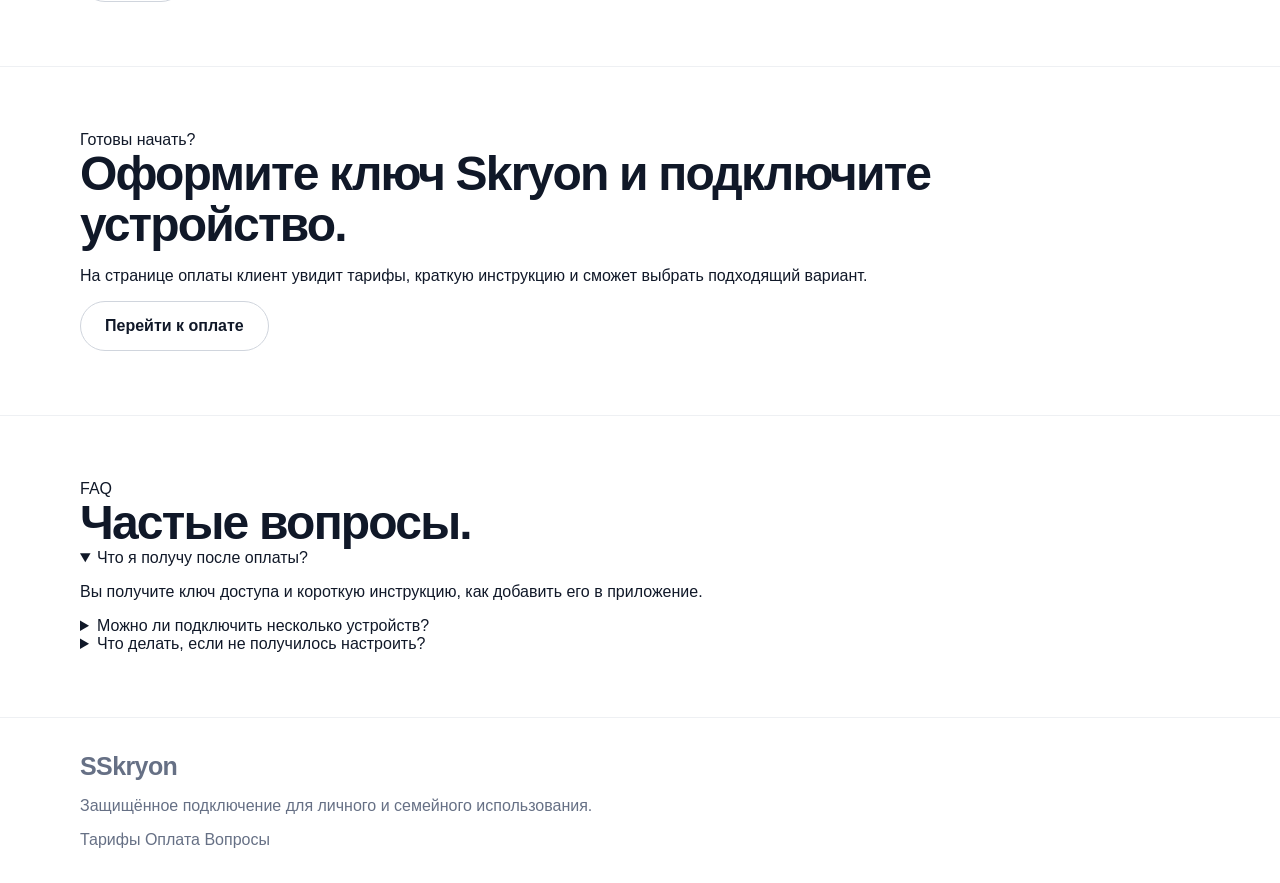
==== commit 8d7f15f6: "Create full Skryon affiliate landing page" ====
--- a/index.html
+++ b/index.html
@@ -1 +1,210 @@
-<!doctype html><html lang="ru"><head><meta charset="utf-8"><meta name="viewport" content="width=device-width,initial-scale=1"><title>Skryon</title><link rel="stylesheet" href="style.css"></head><body><header class="wrap top"><a class="logo" href="index.html">Skryon</a><nav class="nav"><a href="#plans">&#1058;&#1072;&#1088;&#1080;&#1092;&#1099;</a><a href="pay.html">&#1054;&#1087;&#1083;&#1072;&#1090;&#1072;</a></nav></header><main><section class="wrap hero"><div><div class="label">&#1044;&#1086;&#1089;&#1090;&#1091;&#1087; &#1087;&#1086; &#1082;&#1083;&#1102;&#1095;&#1091;</div><h1>&#1047;&#1072;&#1097;&#1080;&#1090;&#1072; &#1087;&#1086;&#1083;&#1100;&#1079;&#1086;&#1074;&#1072;&#1090;&#1077;&#1083;&#1103; &#1073;&#1077;&#1079; &#1083;&#1080;&#1096;&#1085;&#1080;&#1093; &#1096;&#1072;&#1075;&#1086;&#1074;.</h1><p class="lead">Skryon &#1089;&#1086;&#1079;&#1076;&#1072;&#1085; &#1076;&#1083;&#1103; &#1073;&#1077;&#1079;&#1086;&#1087;&#1072;&#1089;&#1085;&#1086;&#1081; &#1088;&#1072;&#1073;&#1086;&#1090;&#1099; &#1074; &#1089;&#1077;&#1090;&#1080;. &#1041;&#1077;&#1079; &#1072;&#1082;&#1082;&#1072;&#1091;&#1085;&#1090;&#1086;&#1074;: &#1074;&#1099;&#1073;&#1088;&#1072;&#1083; &#1090;&#1072;&#1088;&#1080;&#1092;, &#1087;&#1086;&#1083;&#1091;&#1095;&#1080;&#1083; &#1082;&#1083;&#1102;&#1095;, &#1074;&#1074;&#1105;&#1083; &#1077;&#1075;&#1086; &#1074; &#1087;&#1088;&#1080;&#1083;&#1086;&#1078;&#1077;&#1085;&#1080;&#1080;.</p><div class="actions"><a class="btn dark" href="pay.html">&#1050;&#1091;&#1087;&#1080;&#1090;&#1100; &#1082;&#1083;&#1102;&#1095;</a><a class="btn" href="#plans">&#1057;&#1084;&#1086;&#1090;&#1088;&#1077;&#1090;&#1100; &#1090;&#1072;&#1088;&#1080;&#1092;&#1099;</a></div></div><img class="art" src="[data-uri]" alt="Skryon"></section><section class="section" id="plans"><div class="wrap split"><div><div class="label">&#1058;&#1072;&#1088;&#1080;&#1092;&#1099;</div><h2>&#1042;&#1099;&#1073;&#1077;&#1088;&#1080;&#1090;&#1077; &#1076;&#1086;&#1089;&#1090;&#1091;&#1087;.</h2></div><div class="plans"><div class="plan"><div class="name">&#1051;&#1080;&#1095;&#1085;&#1099;&#1081;</div><div class="muted">1 &#1091;&#1089;&#1090;&#1088;&#1086;&#1081;&#1089;&#1090;&#1074;&#1086;</div><div class="price">200&#8381;</div><a class="buy" href="pay.html">&#1050;&#1091;&#1087;&#1080;&#1090;&#1100;</a></div><div class="plan"><div class="name">&#1051;&#1080;&#1095;&#1085;&#1099;&#1081;+</div><div class="muted">2 &#1091;&#1089;&#1090;&#1088;&#1086;&#1081;&#1089;&#1090;&#1074;&#1072;</div><div class="price">300&#8381;</div><a class="buy" href="pay.html">&#1050;&#1091;&#1087;&#1080;&#1090;&#1100;</a></div><div class="plan"><div class="name">&#1057;&#1077;&#1084;&#1077;&#1081;&#1085;&#1099;&#1081;</div><div class="muted">5 &#1091;&#1089;&#1090;&#1088;&#1086;&#1081;&#1089;&#1090;&#1074;</div><div class="price">500&#8381;</div><a class="buy" href="pay.html">&#1050;&#1091;&#1087;&#1080;&#1090;&#1100;</a></div></div></div></section></main><footer class="wrap foot"><div>&#169; 2026 Skryon</div><div><a href="pay.html">&#1054;&#1087;&#1083;&#1072;&#1090;&#1072;</a></div></footer></body></html>+<!doctype html>
+<html lang="ru">
+<head>
+  <meta charset="utf-8">
+  <meta name="viewport" content="width=device-width, initial-scale=1">
+  <title>Skryon — защищённое подключение</title>
+  <meta name="description" content="Skryon — защищённое подключение для личного и семейного использования. Выберите тариф и получите ключ для приложения.">
+  <link rel="stylesheet" href="style.css">
+</head>
+<body>
+  <header class="site-header">
+    <div class="wrap header-inner">
+      <a class="logo" href="index.html" aria-label="Skryon главная">
+        <span class="logo-mark">S</span>
+        <span>Skryon</span>
+      </a>
+      <nav class="nav" aria-label="Главное меню">
+        <a href="#services">Услуги</a>
+        <a href="#how">Как работает</a>
+        <a href="#plans">Тарифы</a>
+        <a href="#faq">Вопросы</a>
+      </nav>
+      <a class="header-cta" href="pay.html">Купить ключ</a>
+    </div>
+  </header>
+
+  <main>
+    <section class="hero">
+      <div class="wrap hero-grid">
+        <div class="hero-content">
+          <div class="eyebrow">Защищённое подключение по ключу</div>
+          <h1>Безопасный доступ для ваших устройств без лишних настроек.</h1>
+          <p class="hero-text">Skryon помогает защитить соединение в сети. Вы выбираете тариф, получаете ключ и добавляете его в приложение на телефоне, планшете или компьютере.</p>
+          <div class="hero-actions">
+            <a class="btn primary" href="pay.html">Выбрать тариф</a>
+            <a class="btn secondary" href="#services">Что входит</a>
+          </div>
+          <div class="trust-row">
+            <span>✓ Быстрый старт</span>
+            <span>✓ Без аккаунта</span>
+            <span>✓ Поддержка настройки</span>
+          </div>
+        </div>
+
+        <div class="hero-card" aria-label="Карточка Skryon">
+          <div class="orbit one"></div>
+          <div class="orbit two"></div>
+          <div class="phone-mockup">
+            <div class="phone-top"></div>
+            <div class="shield-sticker">🛡️</div>
+            <h3>Skryon Key</h3>
+            <p>Готов к подключению</p>
+            <div class="status-pill">Защита активна</div>
+          </div>
+          <div class="floating-note note-a">1–5 устройств</div>
+          <div class="floating-note note-b">ключ в приложении</div>
+        </div>
+      </div>
+    </section>
+
+    <section class="section" id="services">
+      <div class="wrap">
+        <div class="section-head">
+          <div class="eyebrow">Наши услуги</div>
+          <h2>Всё просто: ключ, приложение и безопасное подключение.</h2>
+          <p>Мы сделали сайт понятным для клиента: он сразу видит, что получает, сколько это стоит и как начать пользоваться.</p>
+        </div>
+
+        <div class="sticker-grid">
+          <article class="sticker-card blue">
+            <div class="sticker-icon">🔑</div>
+            <h3>Доступ по ключу</h3>
+            <p>После оплаты клиент получает ключ и вводит его в приложении. Без сложной регистрации и лишних действий.</p>
+          </article>
+          <article class="sticker-card violet">
+            <div class="sticker-icon">📱</div>
+            <h3>Для разных устройств</h3>
+            <p>Подходит для телефона, планшета или компьютера. Количество устройств зависит от выбранного тарифа.</p>
+          </article>
+          <article class="sticker-card green">
+            <div class="sticker-icon">⚡</div>
+            <h3>Быстрое подключение</h3>
+            <p>Клиент получает понятную инструкцию и может начать пользоваться сервисом сразу после выдачи ключа.</p>
+          </article>
+          <article class="sticker-card orange">
+            <div class="sticker-icon">🤝</div>
+            <h3>Помощь с настройкой</h3>
+            <p>Если что-то не получается, можно написать в поддержку — поможем добавить ключ и проверить подключение.</p>
+          </article>
+        </div>
+      </div>
+    </section>
+
+    <section class="section soft" id="how">
+      <div class="wrap steps-layout">
+        <div>
+          <div class="eyebrow">Как начать</div>
+          <h2>Три шага до защищённого подключения.</h2>
+          <p class="muted">Страница объясняет процесс простым языком, чтобы клиент не путался и сразу понимал, что делать после покупки.</p>
+        </div>
+        <div class="steps">
+          <div class="step"><span>01</span><div><h3>Выберите тариф</h3><p>Личный, Личный+ или Семейный — по количеству устройств.</p></div></div>
+          <div class="step"><span>02</span><div><h3>Оплатите доступ</h3><p>После оплаты мы подготавливаем ключ для подключения.</p></div></div>
+          <div class="step"><span>03</span><div><h3>Добавьте ключ</h3><p>Введите ключ в приложении и проверьте статус подключения.</p></div></div>
+        </div>
+      </div>
+    </section>
+
+    <section class="section" id="plans">
+      <div class="wrap">
+        <div class="section-head center">
+          <div class="eyebrow">Прайс-лист</div>
+          <h2>Выберите тариф под себя.</h2>
+          <p>Все тарифы дают доступ к защищённому подключению. Разница только в количестве устройств.</p>
+        </div>
+
+        <div class="pricing-grid">
+          <article class="price-card">
+            <div class="plan-badge">Личный</div>
+            <h3>1 устройство</h3>
+            <div class="price">200₽</div>
+            <p>Подходит для одного телефона или компьютера.</p>
+            <ul>
+              <li>1 ключ доступа</li>
+              <li>Инструкция по подключению</li>
+              <li>Помощь при настройке</li>
+            </ul>
+            <a class="btn full secondary" href="pay.html?plan=personal">Купить</a>
+          </article>
+
+          <article class="price-card featured">
+            <div class="popular">Популярный</div>
+            <div class="plan-badge">Личный+</div>
+            <h3>2 устройства</h3>
+            <div class="price">300₽</div>
+            <p>Хороший вариант для телефона и компьютера.</p>
+            <ul>
+              <li>До 2 устройств</li>
+              <li>Один понятный процесс</li>
+              <li>Поддержка настройки</li>
+            </ul>
+            <a class="btn full primary" href="pay.html?plan=plus">Купить</a>
+          </article>
+
+          <article class="price-card">
+            <div class="plan-badge">Семейный</div>
+            <h3>5 устройств</h3>
+            <div class="price">500₽</div>
+            <p>Для семьи или нескольких личных устройств.</p>
+            <ul>
+              <li>До 5 устройств</li>
+              <li>Удобно для дома</li>
+              <li>Помощь каждому устройству</li>
+            </ul>
+            <a class="btn full secondary" href="pay.html?plan=family">Купить</a>
+          </article>
+        </div>
+      </div>
+    </section>
+
+    <section class="section dark-section">
+      <div class="wrap cta-box">
+        <div>
+          <div class="eyebrow light">Готовы начать?</div>
+          <h2>Оформите ключ Skryon и подключите устройство.</h2>
+          <p>На странице оплаты клиент увидит тарифы, краткую инструкцию и сможет выбрать подходящий вариант.</p>
+        </div>
+        <a class="btn white" href="pay.html">Перейти к оплате</a>
+      </div>
+    </section>
+
+    <section class="section" id="faq">
+      <div class="wrap faq-layout">
+        <div>
+          <div class="eyebrow">FAQ</div>
+          <h2>Частые вопросы.</h2>
+        </div>
+        <div class="faq-list">
+          <details open>
+            <summary>Что я получу после оплаты?</summary>
+            <p>Вы получите ключ доступа и короткую инструкцию, как добавить его в приложение.</p>
+          </details>
+          <details>
+            <summary>Можно ли подключить несколько устройств?</summary>
+            <p>Да. Тариф Личный рассчитан на 1 устройство, Личный+ на 2 устройства, Семейный на 5 устройств.</p>
+          </details>
+          <details>
+            <summary>Что делать, если не получилось настроить?</summary>
+            <p>Напишите в поддержку. Мы поможем проверить ключ, приложение и подключение.</p>
+          </details>
+        </div>
+      </div>
+    </section>
+  </main>
+
+  <footer class="footer">
+    <div class="wrap footer-inner">
+      <div>
+        <a class="logo" href="index.html"><span class="logo-mark">S</span><span>Skryon</span></a>
+        <p>Защищённое подключение для личного и семейного использования.</p>
+      </div>
+      <div class="footer-links">
+        <a href="#plans">Тарифы</a>
+        <a href="pay.html">Оплата</a>
+        <a href="#faq">Вопросы</a>
+      </div>
+    </div>
+  </footer>
+</body>
+</html>
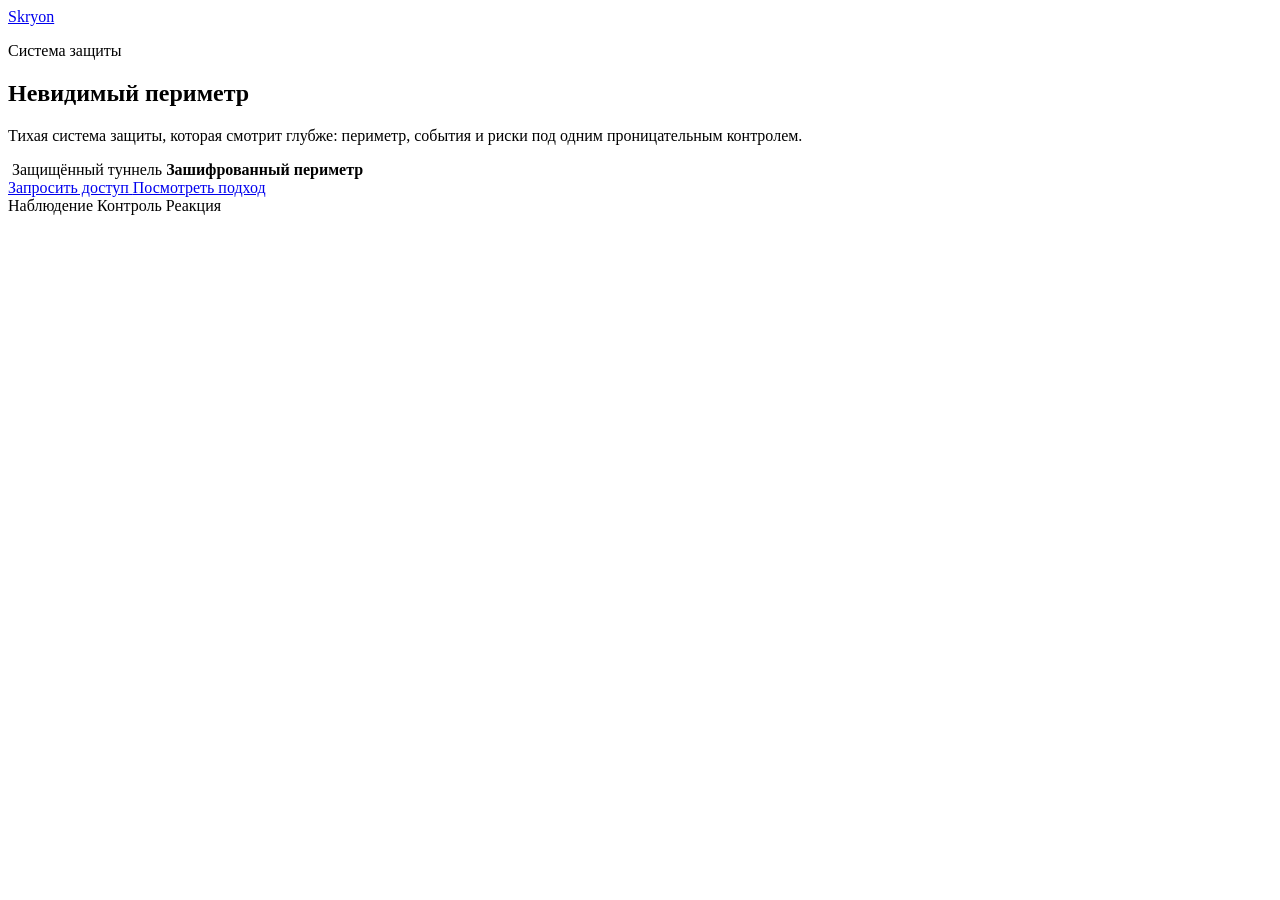
==== commit 7799e537: "Update index hero layout" ====
--- a/index.html
+++ b/index.html
@@ -1,210 +1,66 @@
 <!doctype html>
 <html lang="ru">
-<head>
-  <meta charset="utf-8">
-  <meta name="viewport" content="width=device-width, initial-scale=1">
-  <title>Skryon — защищённое подключение</title>
-  <meta name="description" content="Skryon — защищённое подключение для личного и семейного использования. Выберите тариф и получите ключ для приложения.">
-  <link rel="stylesheet" href="style.css">
-</head>
-<body>
-  <header class="site-header">
-    <div class="wrap header-inner">
-      <a class="logo" href="index.html" aria-label="Skryon главная">
-        <span class="logo-mark">S</span>
-        <span>Skryon</span>
-      </a>
-      <nav class="nav" aria-label="Главное меню">
-        <a href="#services">Услуги</a>
-        <a href="#how">Как работает</a>
-        <a href="#plans">Тарифы</a>
-        <a href="#faq">Вопросы</a>
-      </nav>
-      <a class="header-cta" href="pay.html">Купить ключ</a>
-    </div>
-  </header>
+  <head>
+    <meta charset="utf-8" />
+    <meta name="viewport" content="width=device-width, initial-scale=1" />
+    <title>Skryon - система защиты</title>
+    <meta
+      name="description"
+      content="Skryon - тонкая система безопасности с пантерой как лицом бренда."
+    />
+    <link rel="icon" href="./assets/skryon-logo.png" />
+    <link rel="stylesheet" href="./styles.css" />
+  </head>
+  <body>
+    <header class="site-header">
+      <a class="header-brand" href="#" aria-label="Skryon">Skryon</a>
+    </header>
 
-  <main>
-    <section class="hero">
-      <div class="wrap hero-grid">
+    <main>
+      <section class="hero" aria-label="Главный экран Skryon">
+        <div class="hero-image" aria-hidden="true"></div>
+        <div class="hero-wash" aria-hidden="true"></div>
+
         <div class="hero-content">
-          <div class="eyebrow">Защищённое подключение по ключу</div>
-          <h1>Безопасный доступ для ваших устройств без лишних настроек.</h1>
-          <p class="hero-text">Skryon помогает защитить соединение в сети. Вы выбираете тариф, получаете ключ и добавляете его в приложение на телефоне, планшете или компьютере.</p>
+          <p class="eyebrow">Система защиты</p>
+          <h1 class="hero-title" aria-label="Невидимый периметр">
+            <span class="title-word">Невидимый</span>
+            <span class="title-rail" aria-hidden="true">
+              <span class="title-line"></span>
+            </span>
+            <span class="title-word title-word-tight">периметр</span>
+          </h1>
+          <p class="lead">
+            Тихая система защиты, которая смотрит глубже: периметр, события и
+            риски под одним проницательным контролем.
+          </p>
+
+          <div class="vpn-reminder" aria-label="Сигнал Skryon">
+            <span class="vpn-mark" aria-hidden="true">
+              <img src="./assets/skryon-logo.png" alt="" />
+            </span>
+            <span class="vpn-line" aria-hidden="true"></span>
+            <span class="vpn-copy">
+              <span>Защищённый туннель</span>
+              <strong>Зашифрованный периметр</strong>
+            </span>
+          </div>
+
           <div class="hero-actions">
-            <a class="btn primary" href="pay.html">Выбрать тариф</a>
-            <a class="btn secondary" href="#services">Что входит</a>
+            <a class="button button-primary" href="mailto:security@skryon.app">
+              Запросить доступ
+            </a>
+            <a class="button button-ghost" href="#vision">Посмотреть подход</a>
           </div>
-          <div class="trust-row">
-            <span>✓ Быстрый старт</span>
-            <span>✓ Без аккаунта</span>
-            <span>✓ Поддержка настройки</span>
+
+          <div class="thin-signals" aria-label="Ключевые принципы Skryon">
+            <span id="vision">Наблюдение</span>
+            <span id="control">Контроль</span>
+            <span id="response">Реакция</span>
           </div>
         </div>
+      </section>
 
-        <div class="hero-card" aria-label="Карточка Skryon">
-          <div class="orbit one"></div>
-          <div class="orbit two"></div>
-          <div class="phone-mockup">
-            <div class="phone-top"></div>
-            <div class="shield-sticker">🛡️</div>
-            <h3>Skryon Key</h3>
-            <p>Готов к подключению</p>
-            <div class="status-pill">Защита активна</div>
-          </div>
-          <div class="floating-note note-a">1–5 устройств</div>
-          <div class="floating-note note-b">ключ в приложении</div>
-        </div>
-      </div>
-    </section>
-
-    <section class="section" id="services">
-      <div class="wrap">
-        <div class="section-head">
-          <div class="eyebrow">Наши услуги</div>
-          <h2>Всё просто: ключ, приложение и безопасное подключение.</h2>
-          <p>Мы сделали сайт понятным для клиента: он сразу видит, что получает, сколько это стоит и как начать пользоваться.</p>
-        </div>
-
-        <div class="sticker-grid">
-          <article class="sticker-card blue">
-            <div class="sticker-icon">🔑</div>
-            <h3>Доступ по ключу</h3>
-            <p>После оплаты клиент получает ключ и вводит его в приложении. Без сложной регистрации и лишних действий.</p>
-          </article>
-          <article class="sticker-card violet">
-            <div class="sticker-icon">📱</div>
-            <h3>Для разных устройств</h3>
-            <p>Подходит для телефона, планшета или компьютера. Количество устройств зависит от выбранного тарифа.</p>
-          </article>
-          <article class="sticker-card green">
-            <div class="sticker-icon">⚡</div>
-            <h3>Быстрое подключение</h3>
-            <p>Клиент получает понятную инструкцию и может начать пользоваться сервисом сразу после выдачи ключа.</p>
-          </article>
-          <article class="sticker-card orange">
-            <div class="sticker-icon">🤝</div>
-            <h3>Помощь с настройкой</h3>
-            <p>Если что-то не получается, можно написать в поддержку — поможем добавить ключ и проверить подключение.</p>
-          </article>
-        </div>
-      </div>
-    </section>
-
-    <section class="section soft" id="how">
-      <div class="wrap steps-layout">
-        <div>
-          <div class="eyebrow">Как начать</div>
-          <h2>Три шага до защищённого подключения.</h2>
-          <p class="muted">Страница объясняет процесс простым языком, чтобы клиент не путался и сразу понимал, что делать после покупки.</p>
-        </div>
-        <div class="steps">
-          <div class="step"><span>01</span><div><h3>Выберите тариф</h3><p>Личный, Личный+ или Семейный — по количеству устройств.</p></div></div>
-          <div class="step"><span>02</span><div><h3>Оплатите доступ</h3><p>После оплаты мы подготавливаем ключ для подключения.</p></div></div>
-          <div class="step"><span>03</span><div><h3>Добавьте ключ</h3><p>Введите ключ в приложении и проверьте статус подключения.</p></div></div>
-        </div>
-      </div>
-    </section>
-
-    <section class="section" id="plans">
-      <div class="wrap">
-        <div class="section-head center">
-          <div class="eyebrow">Прайс-лист</div>
-          <h2>Выберите тариф под себя.</h2>
-          <p>Все тарифы дают доступ к защищённому подключению. Разница только в количестве устройств.</p>
-        </div>
-
-        <div class="pricing-grid">
-          <article class="price-card">
-            <div class="plan-badge">Личный</div>
-            <h3>1 устройство</h3>
-            <div class="price">200₽</div>
-            <p>Подходит для одного телефона или компьютера.</p>
-            <ul>
-              <li>1 ключ доступа</li>
-              <li>Инструкция по подключению</li>
-              <li>Помощь при настройке</li>
-            </ul>
-            <a class="btn full secondary" href="pay.html?plan=personal">Купить</a>
-          </article>
-
-          <article class="price-card featured">
-            <div class="popular">Популярный</div>
-            <div class="plan-badge">Личный+</div>
-            <h3>2 устройства</h3>
-            <div class="price">300₽</div>
-            <p>Хороший вариант для телефона и компьютера.</p>
-            <ul>
-              <li>До 2 устройств</li>
-              <li>Один понятный процесс</li>
-              <li>Поддержка настройки</li>
-            </ul>
-            <a class="btn full primary" href="pay.html?plan=plus">Купить</a>
-          </article>
-
-          <article class="price-card">
-            <div class="plan-badge">Семейный</div>
-            <h3>5 устройств</h3>
-            <div class="price">500₽</div>
-            <p>Для семьи или нескольких личных устройств.</p>
-            <ul>
-              <li>До 5 устройств</li>
-              <li>Удобно для дома</li>
-              <li>Помощь каждому устройству</li>
-            </ul>
-            <a class="btn full secondary" href="pay.html?plan=family">Купить</a>
-          </article>
-        </div>
-      </div>
-    </section>
-
-    <section class="section dark-section">
-      <div class="wrap cta-box">
-        <div>
-          <div class="eyebrow light">Готовы начать?</div>
-          <h2>Оформите ключ Skryon и подключите устройство.</h2>
-          <p>На странице оплаты клиент увидит тарифы, краткую инструкцию и сможет выбрать подходящий вариант.</p>
-        </div>
-        <a class="btn white" href="pay.html">Перейти к оплате</a>
-      </div>
-    </section>
-
-    <section class="section" id="faq">
-      <div class="wrap faq-layout">
-        <div>
-          <div class="eyebrow">FAQ</div>
-          <h2>Частые вопросы.</h2>
-        </div>
-        <div class="faq-list">
-          <details open>
-            <summary>Что я получу после оплаты?</summary>
-            <p>Вы получите ключ доступа и короткую инструкцию, как добавить его в приложение.</p>
-          </details>
-          <details>
-            <summary>Можно ли подключить несколько устройств?</summary>
-            <p>Да. Тариф Личный рассчитан на 1 устройство, Личный+ на 2 устройства, Семейный на 5 устройств.</p>
-          </details>
-          <details>
-            <summary>Что делать, если не получилось настроить?</summary>
-            <p>Напишите в поддержку. Мы поможем проверить ключ, приложение и подключение.</p>
-          </details>
-        </div>
-      </div>
-    </section>
-  </main>
-
-  <footer class="footer">
-    <div class="wrap footer-inner">
-      <div>
-        <a class="logo" href="index.html"><span class="logo-mark">S</span><span>Skryon</span></a>
-        <p>Защищённое подключение для личного и семейного использования.</p>
-      </div>
-      <div class="footer-links">
-        <a href="#plans">Тарифы</a>
-        <a href="pay.html">Оплата</a>
-        <a href="#faq">Вопросы</a>
-      </div>
-    </div>
-  </footer>
-</body>
+    </main>
+  </body>
 </html>
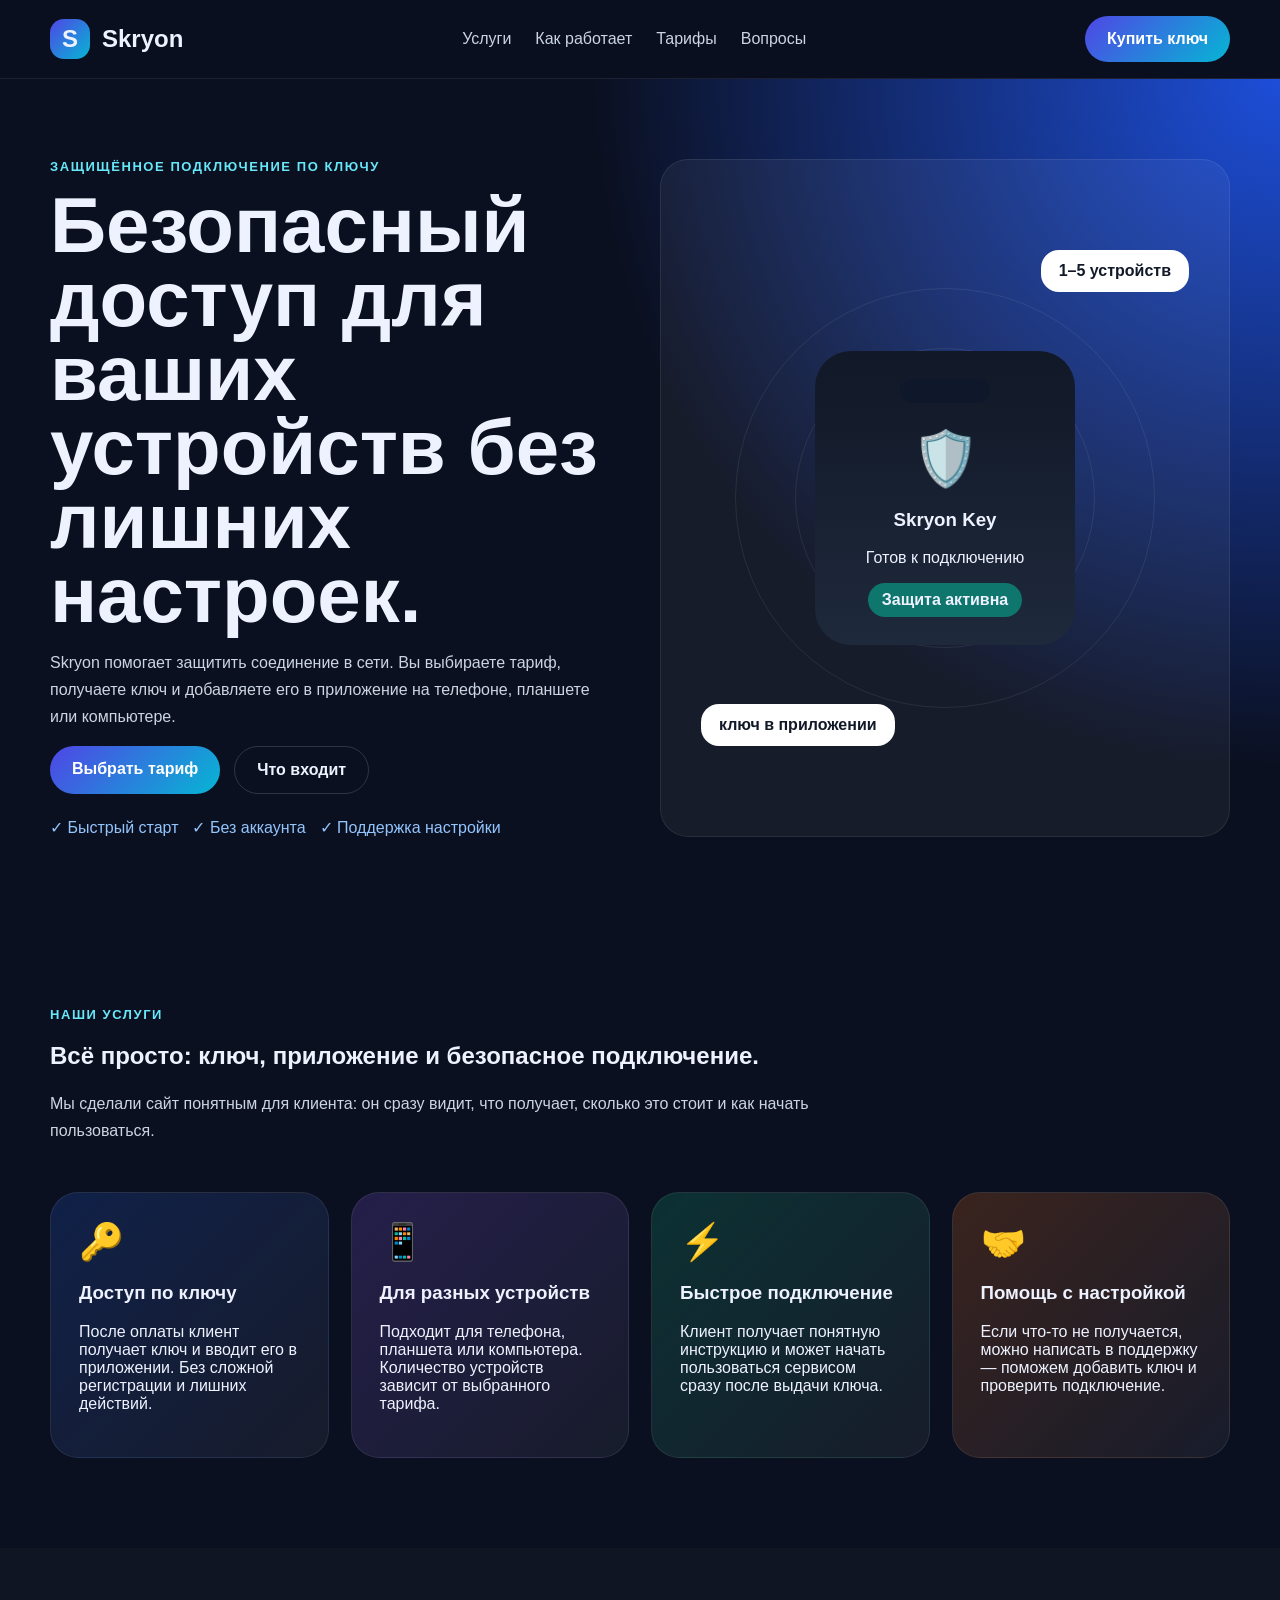
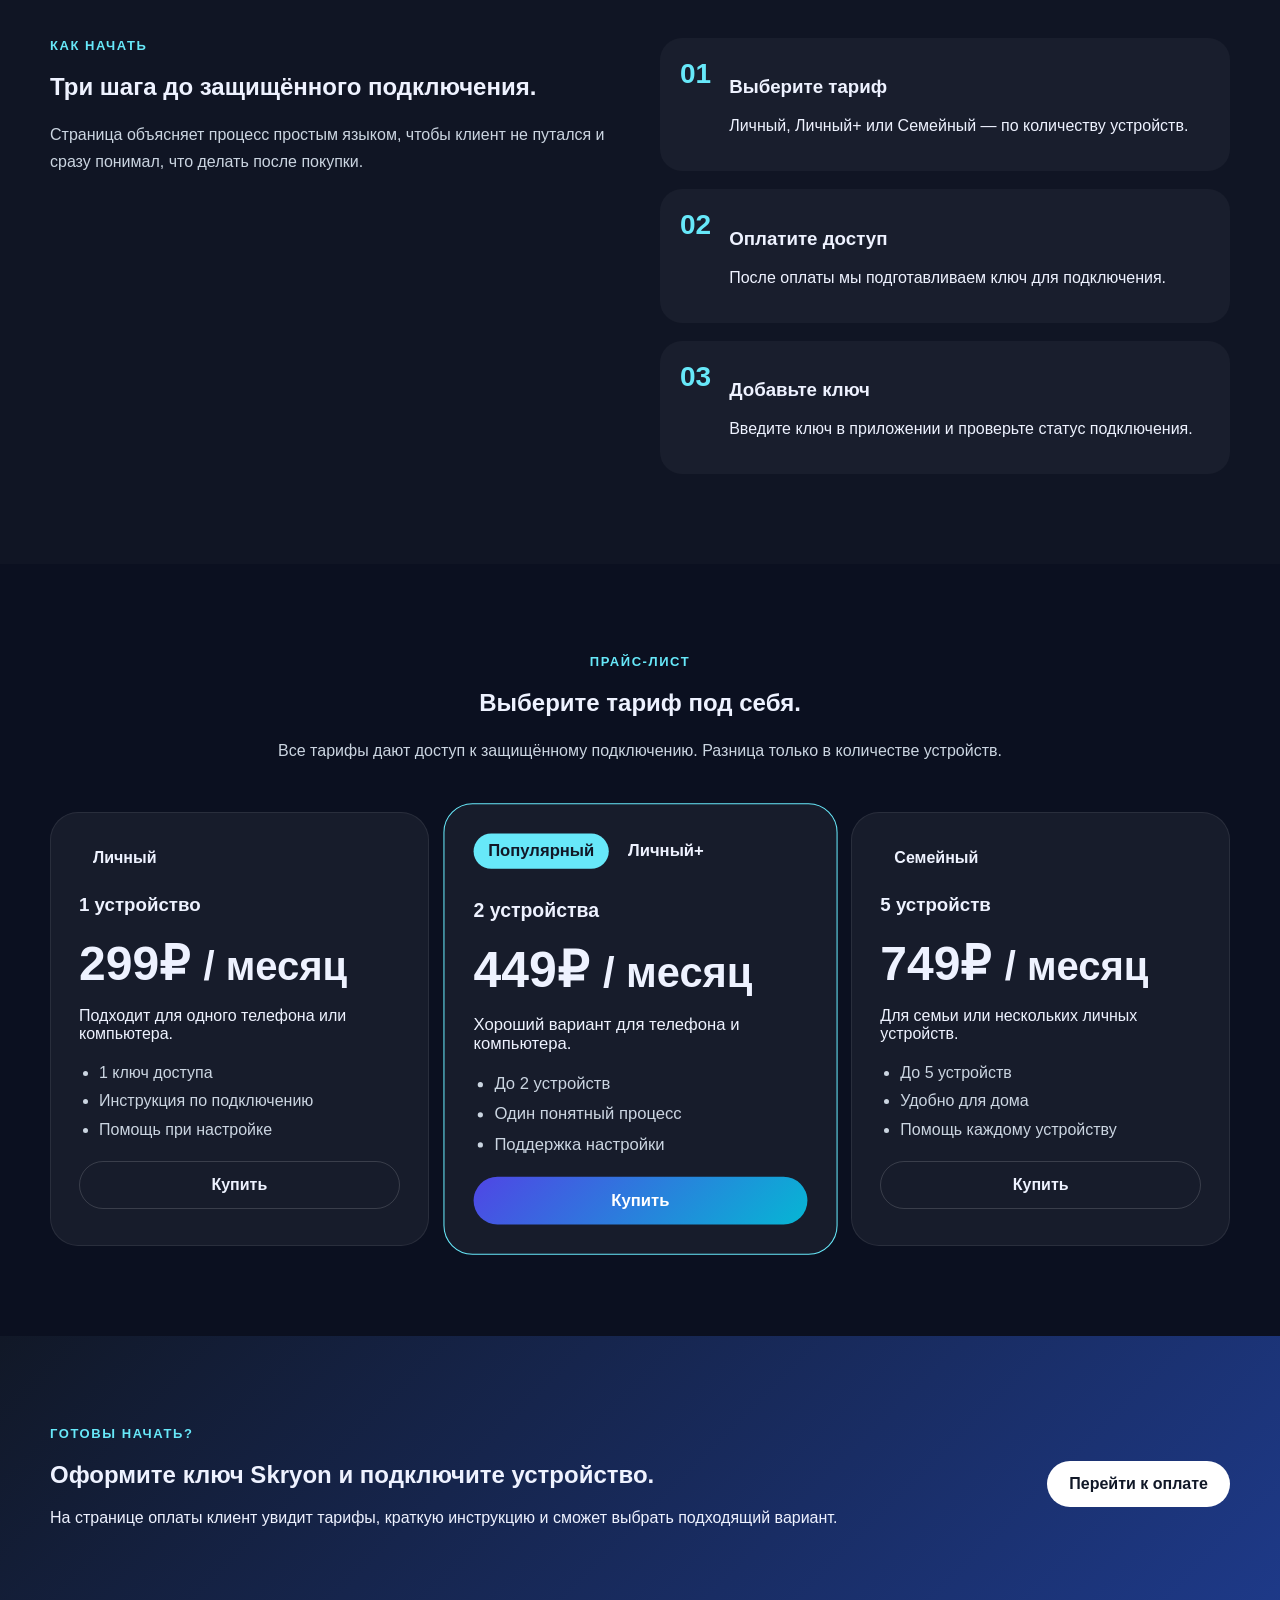
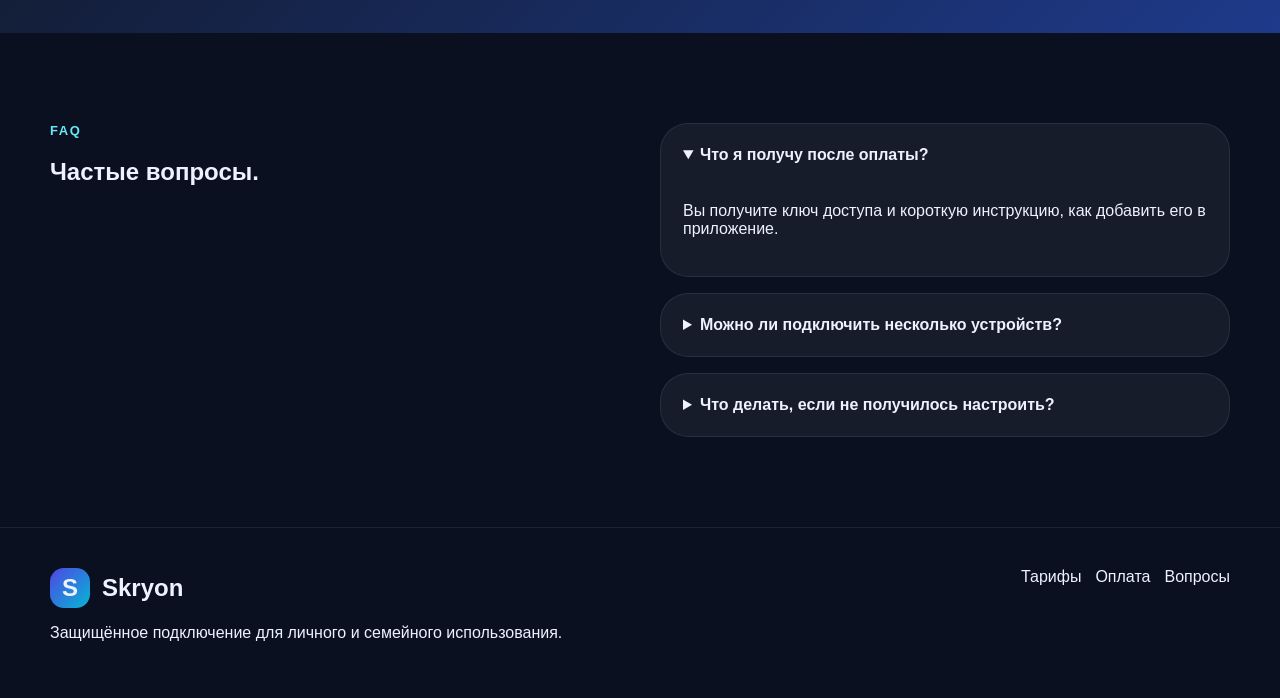
==== commit fd0d09d1: "Update Skryon pricing to 299 449 749" ====
--- a/index.html
+++ b/index.html
@@ -1,66 +1,210 @@
 <!doctype html>
 <html lang="ru">
-  <head>
-    <meta charset="utf-8" />
-    <meta name="viewport" content="width=device-width, initial-scale=1" />
-    <title>Skryon - система защиты</title>
-    <meta
-      name="description"
-      content="Skryon - тонкая система безопасности с пантерой как лицом бренда."
-    />
-    <link rel="icon" href="./assets/skryon-logo.png" />
-    <link rel="stylesheet" href="./styles.css" />
-  </head>
-  <body>
-    <header class="site-header">
-      <a class="header-brand" href="#" aria-label="Skryon">Skryon</a>
-    </header>
-
-    <main>
-      <section class="hero" aria-label="Главный экран Skryon">
-        <div class="hero-image" aria-hidden="true"></div>
-        <div class="hero-wash" aria-hidden="true"></div>
-
+<head>
+  <meta charset="utf-8">
+  <meta name="viewport" content="width=device-width, initial-scale=1">
+  <title>Skryon — защищённое подключение</title>
+  <meta name="description" content="Skryon — защищённое подключение для личного и семейного использования. Выберите тариф и получите ключ для приложения.">
+  <link rel="stylesheet" href="style.css">
+</head>
+<body>
+  <header class="site-header">
+    <div class="wrap header-inner">
+      <a class="logo" href="index.html" aria-label="Skryon главная">
+        <span class="logo-mark">S</span>
+        <span>Skryon</span>
+      </a>
+      <nav class="nav" aria-label="Главное меню">
+        <a href="#services">Услуги</a>
+        <a href="#how">Как работает</a>
+        <a href="#plans">Тарифы</a>
+        <a href="#faq">Вопросы</a>
+      </nav>
+      <a class="header-cta" href="pay.html">Купить ключ</a>
+    </div>
+  </header>
+
+  <main>
+    <section class="hero">
+      <div class="wrap hero-grid">
         <div class="hero-content">
-          <p class="eyebrow">Система защиты</p>
-          <h1 class="hero-title" aria-label="Невидимый периметр">
-            <span class="title-word">Невидимый</span>
-            <span class="title-rail" aria-hidden="true">
-              <span class="title-line"></span>
-            </span>
-            <span class="title-word title-word-tight">периметр</span>
-          </h1>
-          <p class="lead">
-            Тихая система защиты, которая смотрит глубже: периметр, события и
-            риски под одним проницательным контролем.
-          </p>
-
-          <div class="vpn-reminder" aria-label="Сигнал Skryon">
-            <span class="vpn-mark" aria-hidden="true">
-              <img src="./assets/skryon-logo.png" alt="" />
-            </span>
-            <span class="vpn-line" aria-hidden="true"></span>
-            <span class="vpn-copy">
-              <span>Защищённый туннель</span>
-              <strong>Зашифрованный периметр</strong>
-            </span>
+          <div class="eyebrow">Защищённое подключение по ключу</div>
+          <h1>Безопасный доступ для ваших устройств без лишних настроек.</h1>
+          <p class="hero-text">Skryon помогает защитить соединение в сети. Вы выбираете тариф, получаете ключ и добавляете его в приложение на телефоне, планшете или компьютере.</p>
+          <div class="hero-actions">
+            <a class="btn primary" href="pay.html">Выбрать тариф</a>
+            <a class="btn secondary" href="#services">Что входит</a>
           </div>
-
-          <div class="hero-actions">
-            <a class="button button-primary" href="mailto:security@skryon.app">
-              Запросить доступ
-            </a>
-            <a class="button button-ghost" href="#vision">Посмотреть подход</a>
+          <div class="trust-row">
+            <span>✓ Быстрый старт</span>
+            <span>✓ Без аккаунта</span>
+            <span>✓ Поддержка настройки</span>
           </div>
-
-          <div class="thin-signals" aria-label="Ключевые принципы Skryon">
-            <span id="vision">Наблюдение</span>
-            <span id="control">Контроль</span>
-            <span id="response">Реакция</span>
+        </div>
+
+        <div class="hero-card" aria-label="Карточка Skryon">
+          <div class="orbit one"></div>
+          <div class="orbit two"></div>
+          <div class="phone-mockup">
+            <div class="phone-top"></div>
+            <div class="shield-sticker">🛡️</div>
+            <h3>Skryon Key</h3>
+            <p>Готов к подключению</p>
+            <div class="status-pill">Защита активна</div>
           </div>
-        </div>
-      </section>
-
-    </main>
-  </body>
+          <div class="floating-note note-a">1–5 устройств</div>
+          <div class="floating-note note-b">ключ в приложении</div>
+        </div>
+      </div>
+    </section>
+
+    <section class="section" id="services">
+      <div class="wrap">
+        <div class="section-head">
+          <div class="eyebrow">Наши услуги</div>
+          <h2>Всё просто: ключ, приложение и безопасное подключение.</h2>
+          <p>Мы сделали сайт понятным для клиента: он сразу видит, что получает, сколько это стоит и как начать пользоваться.</p>
+        </div>
+
+        <div class="sticker-grid">
+          <article class="sticker-card blue">
+            <div class="sticker-icon">🔑</div>
+            <h3>Доступ по ключу</h3>
+            <p>После оплаты клиент получает ключ и вводит его в приложении. Без сложной регистрации и лишних действий.</p>
+          </article>
+          <article class="sticker-card violet">
+            <div class="sticker-icon">📱</div>
+            <h3>Для разных устройств</h3>
+            <p>Подходит для телефона, планшета или компьютера. Количество устройств зависит от выбранного тарифа.</p>
+          </article>
+          <article class="sticker-card green">
+            <div class="sticker-icon">⚡</div>
+            <h3>Быстрое подключение</h3>
+            <p>Клиент получает понятную инструкцию и может начать пользоваться сервисом сразу после выдачи ключа.</p>
+          </article>
+          <article class="sticker-card orange">
+            <div class="sticker-icon">🤝</div>
+            <h3>Помощь с настройкой</h3>
+            <p>Если что-то не получается, можно написать в поддержку — поможем добавить ключ и проверить подключение.</p>
+          </article>
+        </div>
+      </div>
+    </section>
+
+    <section class="section soft" id="how">
+      <div class="wrap steps-layout">
+        <div>
+          <div class="eyebrow">Как начать</div>
+          <h2>Три шага до защищённого подключения.</h2>
+          <p class="muted">Страница объясняет процесс простым языком, чтобы клиент не путался и сразу понимал, что делать после покупки.</p>
+        </div>
+        <div class="steps">
+          <div class="step"><span>01</span><div><h3>Выберите тариф</h3><p>Личный, Личный+ или Семейный — по количеству устройств.</p></div></div>
+          <div class="step"><span>02</span><div><h3>Оплатите доступ</h3><p>После оплаты мы подготавливаем ключ для подключения.</p></div></div>
+          <div class="step"><span>03</span><div><h3>Добавьте ключ</h3><p>Введите ключ в приложении и проверьте статус подключения.</p></div></div>
+        </div>
+      </div>
+    </section>
+
+    <section class="section" id="plans">
+      <div class="wrap">
+        <div class="section-head center">
+          <div class="eyebrow">Прайс-лист</div>
+          <h2>Выберите тариф под себя.</h2>
+          <p>Все тарифы дают доступ к защищённому подключению. Разница только в количестве устройств.</p>
+        </div>
+
+        <div class="pricing-grid">
+          <article class="price-card">
+            <div class="plan-badge">Личный</div>
+            <h3>1 устройство</h3>
+            <div class="price">299₽ <small>/ месяц</small></div>
+            <p>Подходит для одного телефона или компьютера.</p>
+            <ul>
+              <li>1 ключ доступа</li>
+              <li>Инструкция по подключению</li>
+              <li>Помощь при настройке</li>
+            </ul>
+            <a class="btn full secondary" href="pay.html?plan=personal">Купить</a>
+          </article>
+
+          <article class="price-card featured">
+            <div class="popular">Популярный</div>
+            <div class="plan-badge">Личный+</div>
+            <h3>2 устройства</h3>
+            <div class="price">449₽ <small>/ месяц</small></div>
+            <p>Хороший вариант для телефона и компьютера.</p>
+            <ul>
+              <li>До 2 устройств</li>
+              <li>Один понятный процесс</li>
+              <li>Поддержка настройки</li>
+            </ul>
+            <a class="btn full primary" href="pay.html?plan=plus">Купить</a>
+          </article>
+
+          <article class="price-card">
+            <div class="plan-badge">Семейный</div>
+            <h3>5 устройств</h3>
+            <div class="price">749₽ <small>/ месяц</small></div>
+            <p>Для семьи или нескольких личных устройств.</p>
+            <ul>
+              <li>До 5 устройств</li>
+              <li>Удобно для дома</li>
+              <li>Помощь каждому устройству</li>
+            </ul>
+            <a class="btn full secondary" href="pay.html?plan=family">Купить</a>
+          </article>
+        </div>
+      </div>
+    </section>
+
+    <section class="section dark-section">
+      <div class="wrap cta-box">
+        <div>
+          <div class="eyebrow light">Готовы начать?</div>
+          <h2>Оформите ключ Skryon и подключите устройство.</h2>
+          <p>На странице оплаты клиент увидит тарифы, краткую инструкцию и сможет выбрать подходящий вариант.</p>
+        </div>
+        <a class="btn white" href="pay.html">Перейти к оплате</a>
+      </div>
+    </section>
+
+    <section class="section" id="faq">
+      <div class="wrap faq-layout">
+        <div>
+          <div class="eyebrow">FAQ</div>
+          <h2>Частые вопросы.</h2>
+        </div>
+        <div class="faq-list">
+          <details open>
+            <summary>Что я получу после оплаты?</summary>
+            <p>Вы получите ключ доступа и короткую инструкцию, как добавить его в приложение.</p>
+          </details>
+          <details>
+            <summary>Можно ли подключить несколько устройств?</summary>
+            <p>Да. Тариф Личный рассчитан на 1 устройство, Личный+ на 2 устройства, Семейный на 5 устройств.</p>
+          </details>
+          <details>
+            <summary>Что делать, если не получилось настроить?</summary>
+            <p>Напишите в поддержку. Мы поможем проверить ключ, приложение и подключение.</p>
+          </details>
+        </div>
+      </div>
+    </section>
+  </main>
+
+  <footer class="footer">
+    <div class="wrap footer-inner">
+      <div>
+        <a class="logo" href="index.html"><span class="logo-mark">S</span><span>Skryon</span></a>
+        <p>Защищённое подключение для личного и семейного использования.</p>
+      </div>
+      <div class="footer-links">
+        <a href="#plans">Тарифы</a>
+        <a href="pay.html">Оплата</a>
+        <a href="#faq">Вопросы</a>
+      </div>
+    </div>
+  </footer>
+</body>
 </html>
--- a/style.css
+++ b/style.css
@@ -0,0 +1 @@
+*{box-sizing:border-box}body{margin:0;font-family:Inter,Arial,sans-serif;background:#0b1020;color:#eef2ff}a{text-decoration:none;color:inherit}html{scroll-behavior:smooth}.wrap{width:min(1180px,calc(100% - 32px));margin:0 auto}.site-header{position:sticky;top:0;background:rgba(11,16,32,.8);backdrop-filter:blur(12px);border-bottom:1px solid rgba(255,255,255,.08);z-index:50}.header-inner{display:flex;align-items:center;justify-content:space-between;height:78px}.logo{display:flex;align-items:center;gap:12px;font-size:24px;font-weight:900}.logo-mark{width:40px;height:40px;border-radius:14px;display:grid;place-items:center;background:linear-gradient(135deg,#4f46e5,#06b6d4)}.nav{display:flex;gap:24px;color:#cbd5e1}.header-cta,.btn{padding:14px 22px;border-radius:999px;font-weight:800}.header-cta,.btn.primary{background:linear-gradient(135deg,#4f46e5,#06b6d4);color:#fff}.btn.secondary{border:1px solid rgba(255,255,255,.15)}.btn.white{background:#fff;color:#111827}.btn.full{display:block;text-align:center}.hero{padding:80px 0;background:radial-gradient(circle at top right,#1d4ed8 0,#0b1020 45%)}.hero-grid,.steps-layout,.faq-layout,.payment-grid{display:grid;grid-template-columns:1fr 1fr;gap:40px}.hero-content h1{font-size:clamp(42px,7vw,78px);line-height:.95;margin:14px 0}.eyebrow{color:#67e8f9;font-weight:800;text-transform:uppercase;font-size:13px;letter-spacing:.12em}.hero-text,.muted,.section-head p,.faq p,.payment-intro p{color:#cbd5e1;line-height:1.7}.hero-actions,.trust-row,.footer-links{display:flex;gap:14px;flex-wrap:wrap}.trust-row{margin-top:24px;color:#93c5fd}.hero-card,.sticker-card,.price-card,.checkout-card,.payment-note,.faq-list details{background:rgba(255,255,255,.05);border:1px solid rgba(255,255,255,.08);border-radius:28px}.hero-card{position:relative;min-height:520px;display:grid;place-items:center;overflow:hidden}.orbit{position:absolute;border:1px solid rgba(255,255,255,.08);border-radius:50%}.one{width:420px;height:420px}.two{width:300px;height:300px}.phone-mockup{position:relative;z-index:2;width:260px;padding:28px;border-radius:36px;background:linear-gradient(180deg,#111827,#1e293b);text-align:center}.phone-top{height:24px;width:90px;background:#0f172a;border-radius:999px;margin:0 auto 24px}.shield-sticker{font-size:54px}.status-pill,.plan-badge,.popular{display:inline-block;padding:8px 14px;border-radius:999px;font-weight:800}.status-pill{background:#0f766e}.floating-note{position:absolute;padding:12px 18px;border-radius:18px;background:#fff;color:#111827;font-weight:700}.note-a{top:90px;right:40px}.note-b{bottom:90px;left:40px}.section{padding:90px 0}.soft{background:rgba(255,255,255,.02)}.section-head{max-width:760px;margin-bottom:48px}.section-head.center{text-align:center;margin-inline:auto  auto}.sticker-grid,.pricing-grid{display:grid;grid-template-columns:repeat(4,1fr);gap:22px}.sticker-card,.price-card,.checkout-card{padding:28px}.sticker-icon{font-size:36px;margin-bottom:18px}.blue{background:linear-gradient(135deg,rgba(37,99,235,.2),rgba(255,255,255,.05))}.violet{background:linear-gradient(135deg,rgba(139,92,246,.2),rgba(255,255,255,.05))}.green{background:linear-gradient(135deg,rgba(16,185,129,.2),rgba(255,255,255,.05))}.orange{background:linear-gradient(135deg,rgba(249,115,22,.2),rgba(255,255,255,.05))}.steps{display:grid;gap:18px}.step{display:flex;gap:18px;padding:20px;border-radius:22px;background:rgba(255,255,255,.04)}.step span{font-size:28px;font-weight:900;color:#67e8f9}.pricing-grid{grid-template-columns:repeat(3,1fr)}.price-card.featured,.checkout-card.featured{transform:scale(1.04);border-color:#67e8f9}.popular{background:#67e8f9;color:#111827;margin-bottom:10px}.price{font-size:48px;font-weight:900;margin:16px 0}.price-card ul{padding-left:20px;color:#cbd5e1;line-height:1.8}.dark-section{background:linear-gradient(135deg,#111827,#1e3a8a)}.cta-box{display:flex;align-items:center;justify-content:space-between;gap:24px}.faq-list{display:grid;gap:16px}.faq-list summary{cursor:pointer;font-weight:800;padding:22px}.faq-list p{padding:0 22px 22px}.footer{padding:40px 0;border-top:1px solid rgba(255,255,255,.08)}.footer-inner{display:flex;justify-content:space-between;gap:20px}.payment-page{padding:70px 0}.payment-grid{grid-template-columns:repeat(3,1fr);margin:40px 0}.payment-note{padding:30px}@media(max-width:980px){.nav{display:none}.hero-grid,.steps-layout,.faq-layout,.pricing-grid,.sticker-grid,.payment-grid,.cta-box{grid-template-columns:1fr}.price-card.featured,.checkout-card.featured{transform:none}}
